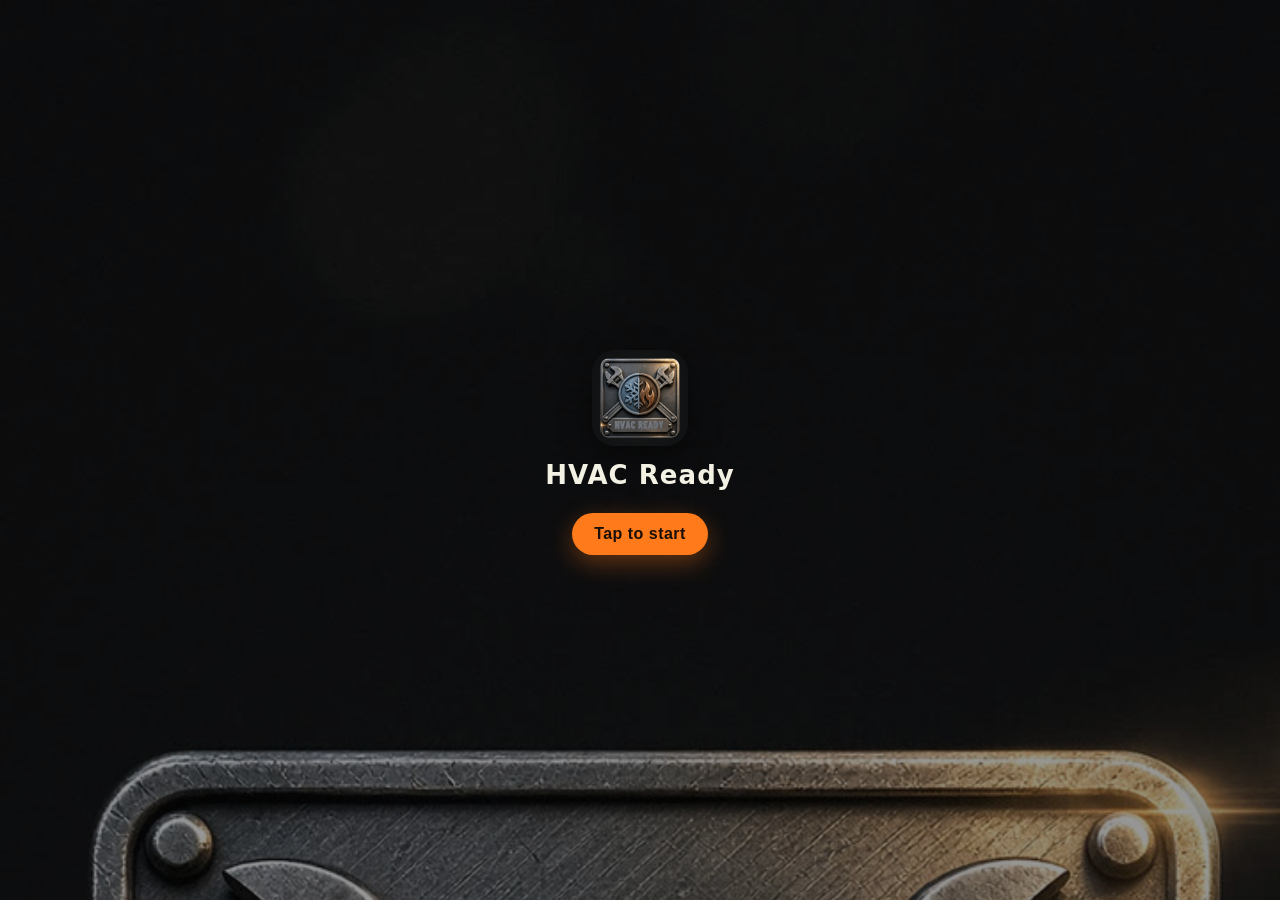
==== index.html @ 7fa3bb68 "Add HVAC Ready v43 preview snapshot (8805eb0, hvac-v43)." ====
<!doctype html>
<html lang="en">
<head>
<meta charset="utf-8">
<meta name="viewport" content="width=device-width, initial-scale=1, viewport-fit=cover">
<meta name="theme-color" content="#0f1011">
<meta name="description" content="HVAC Ready: a mobile-first trainee app. Match My Path, HVAC 101, EPA 608 practice, hands-on skills, and arcade games.">
<title>HVAC Ready</title>
<link rel="manifest" href="manifest.webmanifest">
<link rel="icon" href="img/icon-192.png" type="image/png" sizes="192x192">
<link rel="icon" href="img/favicon-32.png" sizes="32x32" type="image/png">
<meta property="og:title" content="HVAC Ready">
<meta property="og:description" content="Learn. Master your trade. Make more. Have fun doing it.">
<meta property="og:image" content="img/icon-512.png">
<meta name="twitter:card" content="summary">
<link rel="apple-touch-icon" href="img/apple-touch-icon.png">
<meta name="apple-mobile-web-app-capable" content="yes">
<meta name="mobile-web-app-capable" content="yes">
<meta name="apple-mobile-web-app-status-bar-style" content="black-translucent">
<meta name="apple-mobile-web-app-title" content="HVAC Ready">
<link rel="apple-touch-startup-image" media="(device-width: 390px) and (device-height: 844px) and (-webkit-device-pixel-ratio: 3)" href="img/splash-1170x2532.jpg">
<link rel="apple-touch-startup-image" media="(device-width: 393px) and (device-height: 852px) and (-webkit-device-pixel-ratio: 3)" href="img/splash-1179x2556.jpg">
<link rel="apple-touch-startup-image" media="(device-width: 430px) and (device-height: 932px) and (-webkit-device-pixel-ratio: 3)" href="img/splash-1290x2796.jpg">
<link rel="apple-touch-startup-image" media="(device-width: 375px) and (device-height: 667px) and (-webkit-device-pixel-ratio: 2)" href="img/splash-750x1334.jpg">
<link rel="stylesheet" href="styles.css">
<link rel="stylesheet" href="games.css">
</head>
<body><div id="splash" role="status" aria-label="HVAC Ready"><b>HVAC Ready</b></div>
<script>(function(){try{var st=JSON.parse(localStorage.getItem("hvac.state.v1")||"{}"),ap=(st.settings||{}).appearance,lt=ap==="light"||(ap==="auto"&&matchMedia("(prefers-color-scheme: light)").matches);if(lt)document.documentElement.dataset.theme="light";}catch(e){}})();</script><div id="scene" aria-hidden="true"></div>
<div id="app"><div id="view" aria-live="polite"></div></div>
<button id="snd" class="iconbtn sound-fab" aria-label="Sound"></button>
<nav id="nav" aria-label="Main"></nav>
<noscript>This app needs JavaScript.</noscript>
<script src="js/i18n.js"></script>
<script src="js/icons.js"></script>
<script src="js/avatars.js"></script>
<script src="js/progression-data.js"></script>
<script src="js/curriculum.js"></script>
<script src="js/content-lessons.js"></script>
<script src="js/content-guides.js"></script>
<script src="js/content-epa.js"></script>
<script src="js/content-epa-more.js"></script>
<script src="js/content-skills.js"></script>
<script src="js/content-dayone.js"></script>
<script src="js/content-tools.js"></script>
<script src="js/content-gear.js"></script>
<script src="js/content-trades.js"></script>
<script src="js/content-sims.js"></script>
<script src="js/content-sims-more.js"></script>
<script src="js/content-es.js"></script>
<script src="js/content-chp5.js"></script>
<script src="js/content-2026.js"></script>
<script src="js/content-es-paths.js"></script>
<script src="js/achievements.js"></script>
<script src="js/humor.js"></script>
<script src="js/images.js"></script>
<script src="js/scenes.js"></script>
<script src="js/diagrams.js"></script>
<script src="js/illust.js"></script>
<script src="js/pt-data.js"></script>
<script src="js/charts.js"></script>
<script src="js/audio.js"></script>
<script src="js/games-data.js"></script>
<script src="js/coach.js"></script>
<script src="js/path-engine.js"></script>
<script src="js/app-core.js"></script>
<script src="js/victory.js"></script>
<script src="js/app-views.js"></script>
<script src="js/app-play.js"></script>
<script src="js/arcade.js"></script>
<script src="js/field-tools.js"></script>
<script src="js/troubleshoot.js"></script>
<script src="js/company.js"></script>
<script src="js/avatar-ui.js"></script>
<script src="js/review.js"></script>
<script src="js/chp5-view.js"></script>
<script src="js/trail.js"></script>
<script src="js/postcap.js"></script>
<script src="js/pt-sheet.js"></script>
<script src="js/gauge-face.js"></script>
<script src="js/sound-panel.js"></script>
<script src="js/games-core.js"></script>
<script src="js/games-art.js"></script>
<script src="js/games-wiring.js"></script>
<script src="js/games-shop.js"></script>
<script src="js/games-field.js"></script>
<script src="js/runner-avatar.js"></script>
<script src="js/games-rooftop.js"></script>
<script src="js/homeowner-content.js"></script>
<script src="js/content-rewrite.js"></script>
<script src="js/homeowner.js"></script>
<script src="js/intro.js"></script>
<script src="js/polish.js"></script>
<script src="js/upgrades.js"></script>
<script src="js/feel.js"></script>
<script src="js/celebrate.js"></script>
<script src="js/quiz-bg.js"></script>
</body>
</html>
---- styles.css ----
/* ===== HVAC Ready design system ===== */
:root, :root[data-theme="dark"] {
  /* "Black rifle" tactical palette: matte black/charcoal + FDE, olive/ranger secondary, safety-orange actions */
  --black: #0d0e0f; --char: #17181a; --char-2: #1f2023; --char-3: #2a2b2e;
  --fde: #7E6A4F; --fde-2: #A08A6B; --fde-3: #C9B48F; --coyote: #81613C; --olive: #5D6A3F; --ranger: #4B5340;
  --navy: #141517; --navy-2: #1e1f22; --steel: #3b3d41; --steel-2: #8b8579; --mist: #26272a;
  --orange: #FF7A1A; --orange-2: #FF9442; --on-orange: #141210; --ice: #5FB8DC; --ice-2: #9bd3ea; --ok: #8DB255; --warn: #E3A72F; --bad: #E2574A; --gold: #D9AE48;
  --bg: #0f1011; --surface: #1a1b1d; --surface-2: #222326; --text: #ECE6DA; --text-2: #B9AE98; --line: #34322e;
  --a0: #786246; --a1: #5D6A3F; --a2: #4A6178; --a3: #A9521F;
  --font: -apple-system, BlinkMacSystemFont, "Segoe UI", Roboto, "Helvetica Neue", Arial, sans-serif;
  --fs-xs: .75rem; --fs-sm: .875rem; --fs-md: 1rem; --fs-lg: 1.125rem; --fs-xl: 1.375rem; --fs-2xl: 1.75rem; --fs-3xl: 2.25rem;
  --s1: 4px; --s2: 8px; --s3: 12px; --s4: 16px; --s5: 24px; --s6: 32px; --s7: 48px;
  --r-sm: 8px; --r: 14px; --r-lg: 18px; --r-pill: 999px;
  --sh-1: 0 1px 0 rgba(255,255,255,.04) inset, 0 2px 6px rgba(0,0,0,.45); --sh-2: 0 6px 18px rgba(0,0,0,.5); --sh-3: 0 14px 36px rgba(0,0,0,.6);
  --ease: cubic-bezier(.2,.8,.2,1); --nav-h: 68px;
  --sat: env(safe-area-inset-top, 0px); --sab: env(safe-area-inset-bottom, 0px);
  --sal: env(safe-area-inset-left, 0px); --sar: env(safe-area-inset-right, 0px);
  --noise: url("data:image/svg+xml,%3Csvg xmlns='http://www.w3.org/2000/svg' width='160' height='160'%3E%3Cfilter id='n'%3E%3CfeTurbulence type='fractalNoise' baseFrequency='.9' numOctaves='2' stitchTiles='stitch'/%3E%3CfeColorMatrix values='0 0 0 0 .5 0 0 0 0 .5 0 0 0 0 .5 0 0 0 .09 0'/%3E%3C/filter%3E%3Crect width='160' height='160' filter='url(%23n)'/%3E%3C/svg%3E");
  --carbon: repeating-linear-gradient(45deg, rgba(255,255,255,.018) 0 2px, transparent 2px 4px), repeating-linear-gradient(-45deg, rgba(0,0,0,.25) 0 2px, transparent 2px 4px);
  --brushed: repeating-linear-gradient(90deg, rgba(255,255,255,.025) 0 1px, transparent 1px 3px), linear-gradient(180deg, #2b2c2f, #1b1c1e);
  --diamond: url("data:image/svg+xml,%3Csvg xmlns='http://www.w3.org/2000/svg' width='28' height='28'%3E%3Cg fill='none' stroke-linecap='round'%3E%3Cpath d='M5 9l6-5' stroke='%23ffffff' stroke-opacity='.07' stroke-width='3'/%3E%3Cpath d='M19 24l6-5' stroke='%23ffffff' stroke-opacity='.07' stroke-width='3'/%3E%3Cpath d='M5 10l6-5M19 25l6-5' stroke='%23000' stroke-opacity='.4' stroke-width='1'/%3E%3C/g%3E%3C/svg%3E");
  color-scheme: dark;
}
/* Optional "Desert" daylight variant: FDE sand tones, still no plain white */
:root[data-theme="light"] { --bg: #CBB994; --surface: #E4D8BE; --surface-2: #D8C9A8; --mist: #C9B68F; --text: #1C150E; --text-2: #4A3C29; --line: #A8946C; --char: #C2AE86; --char-2: #D1C09B; --char-3: #B8A47B; --fde-2: #6E5A3F; --fde-3: #5E4A30; --orange-2: #9C4508; --ice-2: #24607F; --gold: #8A6512; --steel-2: #6B6152; --on-orange: #141210;
  --navy: #1d1e20; --navy-2: #2a2b2e; --a0: #6E5A3F; --a1: #4F5B34; --a2: #3D5266; --a3: #95461A; --ok: #4E7A22; --bad: #B23A2E; --warn: #8E6410; --orange: #E3650C; color-scheme: light;
  --sh-1: 0 1px 2px rgba(40,30,10,.18); --sh-2: 0 6px 16px rgba(40,30,10,.2); --sh-3: 0 12px 30px rgba(40,30,10,.28); }
* { box-sizing: border-box; -webkit-tap-highlight-color: transparent; }
html, body { margin: 0; background-color: var(--bg); color: var(--text); font-family: var(--font); font-size: 16px; line-height: 1.5; -webkit-font-smoothing: antialiased; min-height: 100vh; min-height: 100dvh; }
a { color: inherit; text-decoration: none; } p a, .sources a, .qa p a { color: var(--a1); text-decoration: underline; }
h1, h2, h3, h4 { margin: 0 0 var(--s2); line-height: 1.2; letter-spacing: -.01em; } h1 { font-size: var(--fs-2xl); } h2 { font-size: var(--fs-xl); } h3 { font-size: var(--fs-lg); } h4 { font-size: var(--fs-md); margin-top: var(--s3); }
p { margin: 0 0 var(--s3); } ul, ol { padding-left: 1.2em; margin: 0 0 var(--s3); } li { margin: 4px 0; }
.ico { flex: none; vertical-align: middle; }
#app { max-width: 760px; margin: 0 auto; min-height: 100vh; min-height: 100dvh; padding-top: 0; padding-left: var(--sal); padding-right: var(--sar); }
/* Sticky chrome fills the notch; pages without a top bar pad themselves. */
:root { --topbar-h: calc(var(--sat) + 52px); }
html { scroll-padding-top: var(--topbar-h); }
.page:not(:has(.topbar)):not(:has(.quiz-top)) { padding-top: calc(var(--s4) + var(--sat)); }
.page { padding: var(--s4) var(--s4) calc(var(--nav-h) + var(--sab) + 40px); }
#view.in > .page { animation: pageIn .35s var(--ease); } @keyframes pageIn { from { opacity: 0; transform: translateY(8px); } }
.muted { color: var(--text-2); } .sm { font-size: var(--fs-sm); } .big { font-size: var(--fs-lg); } .center { text-align: center; } .right { text-align: right; } .block { display: block; } .grow { flex: 1; min-width: 0; } .mt { margin-top: var(--s4); } .pad-l { padding-left: var(--s3); }
.ok { color: var(--ok); } .warn { color: var(--warn); } .row { display: flex; align-items: center; } .between { justify-content: space-between; } .gap { gap: var(--s3); } .stack { display: grid; gap: var(--s3); }
.eyebrow { font-size: var(--fs-xs); text-transform: uppercase; letter-spacing: .08em; font-weight: 700; color: var(--orange); }
/* top bar */
.topbar { display: flex; align-items: center; gap: var(--s2); margin: 0 0 var(--s4); position: sticky; top: 0; z-index: 8; background: color-mix(in srgb, var(--bg) 92%, transparent); backdrop-filter: blur(10px); padding: calc(var(--s2) + var(--sat)) 0 var(--s2); }
.topbar h1 { font-size: var(--fs-lg); flex: 1; margin: 0; text-align: center; white-space: nowrap; overflow: hidden; text-overflow: ellipsis; }
.iconbtn { width: 44px; height: 44px; border-radius: 50%; display: inline-grid; place-items: center; border: 0; background: var(--surface); color: var(--text); box-shadow: var(--sh-1); cursor: pointer; }
.iconbtn.ghost { display: none; } .iconbtn.primary { background: var(--orange); color: #fff; } .iconbtn.big { width: 64px; height: 64px; } .iconbtn.on { background: var(--ice); color: var(--navy); } .iconbtn.sm { width: 36px; height: 36px; box-shadow: none; }
.sound-fab { position: fixed; top: calc(12px + var(--sat)); right: max(calc(12px + var(--sar)), calc(50% - 368px)); z-index: 30; }
.topbar-slot { width: 44px; height: 44px; flex: none; display: grid; place-items: center; margin-left: auto; }
.sound-fab.in-bar { position: static; top: auto; right: auto; z-index: 1; }
/* cards */
.card { background: var(--surface); border-radius: var(--r); padding: var(--s4); box-shadow: var(--sh-1); margin-bottom: var(--s3); border: 1px solid var(--line); }
.card.tight { padding: var(--s3) var(--s4); } a.card { display: block; transition: transform .15s var(--ease), box-shadow .15s; } a.card:active, .tile:active, .list-card:active { transform: scale(.98); }
.hero-card { background: linear-gradient(140deg, var(--navy) 0%, var(--navy-2) 60%, #1d3a5a 100%); color: #fff; border: 0; box-shadow: var(--sh-3); position: relative; overflow: hidden; }
.hero-card::after { content: ""; position: absolute; right: -40px; top: -40px; width: 180px; height: 180px; border-radius: 50%; background: radial-gradient(circle, rgba(76,195,242,.35), transparent 70%); pointer-events: none; }
.hero-card h2 { color: #fff; } .hero-card .muted { color: #a9bdd3; } .hero-card .ring-t { fill: #fff; } .hero-card .ring-bg { stroke: rgba(255,255,255,.15); }
.link-row { display: flex; gap: 8px; align-items: center; padding: 10px 0 0; color: #cfe3f5; font-size: var(--fs-sm); border-top: 1px solid rgba(255,255,255,.1); margin-top: 12px; }
.warn-card { border-left: 4px solid var(--warn); }
.note { background: color-mix(in srgb, var(--ice) 14%, var(--surface)); border: 1px solid color-mix(in srgb, var(--ice) 35%, transparent); border-radius: var(--r-sm); padding: 10px 12px; font-size: var(--fs-sm); margin-bottom: var(--s3); display: flex; gap: 8px; align-items: flex-start; }
.note.warn { background: color-mix(in srgb, var(--warn) 14%, var(--surface)); border-color: color-mix(in srgb, var(--warn) 40%, transparent); color: var(--text); }
.sec-h { margin: var(--s5) 0 var(--s3); font-size: var(--fs-md); text-transform: uppercase; letter-spacing: .06em; color: var(--text-2); }
/* buttons */
.btn { display: inline-flex; align-items: center; justify-content: center; gap: 8px; min-height: 48px; padding: 0 18px; border-radius: var(--r-pill); border: 1px solid var(--line); background: var(--surface); color: var(--text); font: 600 var(--fs-md) var(--font); cursor: pointer; transition: transform .12s var(--ease), background .2s, box-shadow .2s; text-align: center; }
.btn:active { transform: scale(.97); } .btn:disabled { opacity: .45; pointer-events: none; }
.btn.primary { background: var(--orange); border-color: var(--orange); color: #fff; box-shadow: 0 6px 16px rgba(255,107,26,.32); } .btn.primary:hover { background: var(--orange-2); }
.btn.big { min-height: 56px; font-size: var(--fs-lg); } .btn.full { width: 100%; margin-top: var(--s3); } .btn.ghost { background: transparent; } .btn.danger { color: var(--bad); border-color: color-mix(in srgb, var(--bad) 40%, transparent); }
.hero-card .btn.primary { margin-top: var(--s4); }
.btn.choice { justify-content: flex-start; min-height: 60px; border-radius: var(--r); padding: 12px 16px; font-weight: 600; text-align: left; background: var(--surface); box-shadow: var(--sh-1); }
.btn.choice.sel { border: 2px solid var(--orange); background: color-mix(in srgb, var(--orange) 9%, var(--surface)); } .btn.choice .ck { margin-left: auto; color: var(--orange); }
.ch-ico { font-size: 1.4rem; width: 32px; text-align: center; }
.sticky-cta { position: sticky; bottom: calc(var(--nav-h) + var(--sab) + 12px); z-index: 4; pointer-events: none; } .sticky-cta > * { pointer-events: auto; } .onboard .sticky-cta, .match .sticky-cta { bottom: calc(16px + var(--sab)); }
/* chips, pills */
.chip { display: inline-flex; align-items: center; gap: 4px; padding: 3px 10px; border-radius: var(--r-pill); background: var(--mist); color: var(--text-2); font-size: var(--fs-xs); font-weight: 600; font-style: normal; }
.chip.ok { background: color-mix(in srgb, var(--ok) 15%, transparent); color: var(--ok); } .chip.orange { background: var(--orange); color: #1a0e00; } .chip.warn { background: color-mix(in srgb, var(--warn) 20%, transparent); color: #8a5a00; }
.chip.sm { font-size: 10px; padding: 1px 7px; } .chips { display: flex; flex-wrap: wrap; gap: 6px; margin-bottom: var(--s2); }
.btnchip { border: 1px solid var(--line); background: var(--surface); cursor: pointer; font-size: var(--fs-sm); padding: 8px 12px; color: var(--text); }
.pill { display: inline-block; margin: 4px; padding: 6px 12px; border-radius: var(--r-pill); font-weight: 700; font-size: var(--fs-sm); background: var(--mist); }
.pill.ok { background: color-mix(in srgb, var(--ok) 15%, transparent); color: var(--ok); } .pill.gold { background: color-mix(in srgb, var(--gold) 22%, transparent); color: #8a6200; } .pill.badge { background: color-mix(in srgb, var(--a3) 15%, transparent); color: var(--a3); }
/* inputs */
.input { width: 100%; min-height: 48px; border-radius: var(--r-sm); border: 1px solid var(--line); background: var(--surface); color: var(--text); font: var(--fs-md) var(--font); padding: 10px 14px; margin: 6px 0 12px; }
.input.big { min-height: 60px; font-size: var(--fs-xl); text-align: center; } label { display: block; }
.search { display: flex; align-items: center; gap: 8px; background: var(--surface); border: 1px solid var(--line); border-radius: var(--r-pill); padding: 0 14px; margin-bottom: var(--s3); } .search input { border: 0; background: none; flex: 1; min-height: 48px; font: var(--fs-md) var(--font); color: var(--text); outline: none; }
.seg { display: flex; gap: 6px; background: var(--mist); padding: 4px; border-radius: var(--r-pill); margin-bottom: var(--s3); } .seg button { flex: 1; border: 0; background: transparent; min-height: 40px; border-radius: var(--r-pill); font: 600 var(--fs-sm) var(--font); color: var(--text-2); cursor: pointer; white-space: nowrap; padding: 0 12px; display: inline-flex; align-items: center; justify-content: center; gap: 4px; }
.seg button.sel { background: var(--surface); color: var(--text); box-shadow: var(--sh-1); } .seg.scroll { overflow-x: auto; scrollbar-width: none; } .seg.scroll button { flex: none; }
.switch-row { display: flex; justify-content: space-between; align-items: center; min-height: 48px; border-bottom: 1px solid var(--line); }
.switch { appearance: none; width: 50px; height: 30px; border-radius: 15px; background: var(--line); position: relative; cursor: pointer; transition: background .2s; } .switch::after { content: ""; position: absolute; top: 3px; left: 3px; width: 24px; height: 24px; border-radius: 50%; background: #fff; box-shadow: var(--sh-1); transition: transform .2s var(--ease); } .switch:checked { background: var(--ok); } .switch:checked::after { transform: translateX(20px); }
input[type=range] { width: 100%; accent-color: var(--orange); height: 32px; }
/* onboarding */
.onboard { padding-top: var(--s6); } .hero-ob { text-align: center; margin: var(--s6) 0; } .logo { width: 88px; height: 88px; filter: drop-shadow(0 10px 24px rgba(14,27,44,.3)); }
.ob-progress { height: 6px; background: var(--mist); border-radius: 3px; overflow: hidden; margin-bottom: var(--s5); } .ob-progress span { display: block; height: 100%; background: linear-gradient(90deg, var(--orange), var(--orange-2)); border-radius: 3px; transition: width .4s var(--ease); }
.avatar-grid { display: grid; grid-template-columns: repeat(3, 1fr); gap: var(--s3); margin: var(--s4) 0 var(--s6); } .avatar-grid.sm { grid-template-columns: repeat(6, 1fr); gap: 6px; margin: 8px 0; }
.avatar-pick { border: 2px solid transparent; background: var(--surface); border-radius: var(--r); padding: 10px 4px; display: grid; justify-items: center; gap: 4px; font: 600 var(--fs-xs) var(--font); color: var(--text-2); cursor: pointer; box-shadow: var(--sh-1); transition: transform .15s var(--ease); }
.avatar-pick.sel { border-color: var(--orange); transform: translateY(-2px); box-shadow: var(--sh-2); } .avatar-svg { display: block; overflow: visible; } .avatar-svg.av-bust { border-radius: 50%; background: radial-gradient(circle at 50% 35%, var(--av-bg, #3a3f45), var(--av-bg2, #202428)); overflow: hidden; }
/* home */
.greet { display: flex; gap: var(--s3); align-items: center; margin: var(--s2) 52px var(--s4) 0; } .greet h1 { margin: 0; font-size: var(--fs-xl); } .greet-av { filter: drop-shadow(0 4px 10px rgba(14,27,44,.2)); }
.rankline { font-size: var(--fs-sm); } .xpbar { height: 6px; background: var(--mist); border-radius: 3px; overflow: hidden; margin-top: 4px; } .xpbar span { display: block; height: 100%; background: linear-gradient(90deg, var(--ice), var(--a1)); transition: width .6s var(--ease); }
.streak { display: grid; justify-items: center; color: var(--orange); font-size: var(--fs-sm); background: var(--surface); border-radius: var(--r); padding: 6px 10px; box-shadow: var(--sh-1); }
.tile-grid { display: grid; grid-template-columns: repeat(4, 1fr); gap: var(--s3); } .tile { background: var(--surface); border: 1px solid var(--line); border-radius: var(--r); padding: 14px 4px 10px; display: grid; justify-items: center; gap: 6px; font-size: 12px; font-weight: 600; text-align: center; box-shadow: var(--sh-1); transition: transform .12s; line-height: 1.2; }
.tile-ico { width: 46px; height: 46px; border-radius: 14px; display: grid; place-items: center; background: linear-gradient(145deg, var(--navy), var(--steel)); color: var(--ice-2); }
.tile:nth-child(4n+2) .tile-ico { background: linear-gradient(145deg, #c44d0d, var(--orange)); color: #fff; } .tile:nth-child(4n+3) .tile-ico { background: linear-gradient(145deg, #0e6aa8, var(--ice)); color: #fff; }
.trade-row { display: grid; grid-template-columns: repeat(3, 1fr); gap: var(--s2); } .trade { background: var(--surface); border: 1px solid var(--line); border-radius: var(--r); padding: 12px 6px; display: grid; justify-items: center; gap: 4px; font-size: var(--fs-sm); font-weight: 600; text-align: center; } .trade em { font-size: 10px; font-style: normal; color: var(--text-2); text-transform: uppercase; letter-spacing: .05em; } .trade em.ok { color: var(--ok); } .trade.soon { opacity: .6; border-style: dashed; }
.saying { margin: var(--s3) 0; padding: 10px 14px; border-radius: var(--r-sm); background: var(--surface-2); border: 1px dashed var(--line); font-style: italic; color: var(--text-2); font-size: var(--fs-sm); }
.joke-tag { font-style: normal; font-weight: 800; font-size: 10px; background: var(--warn); color: #3b2600; padding: 1px 6px; border-radius: 4px; letter-spacing: .05em; } .joke-fix { font-style: normal; color: var(--ok); margin-top: 4px; font-weight: 600; }
/* match */
.match-av { display: grid; place-items: center; margin: var(--s3) 0; } .choices { display: grid; gap: var(--s2); margin: var(--s4) 0; } .choices.multi { grid-template-columns: 1fr 1fr; } .choices.multi .btn.choice { min-height: 56px; font-size: var(--fs-sm); padding: 10px; }
/* lists */
.card-list { display: grid; gap: var(--s2); } .list-card { display: flex; align-items: center; gap: var(--s3); background: var(--surface); border: 1px solid var(--line); border-radius: var(--r); padding: 12px 14px; min-height: 64px; box-shadow: var(--sh-1); margin-bottom: var(--s2); }
.list-card.done { border-color: color-mix(in srgb, var(--ok) 40%, var(--line)); } .list-card.locked { opacity: .55; }
.lc-ico { width: 42px; height: 42px; border-radius: 12px; display: grid; place-items: center; background: var(--mist); color: var(--steel); flex: none; } .lc-ico.big { width: 52px; height: 52px; } .lc-ico.huge { width: 84px; height: 84px; margin: 0 auto 12px; border-radius: 24px; }
.done .lc-ico { background: color-mix(in srgb, var(--ok) 15%, transparent); color: var(--ok); }
details summary { cursor: pointer; list-style: none; } details summary::-webkit-details-marker { display: none; }
.stage { background: var(--surface); border: 1px solid var(--line); border-radius: var(--r); margin-bottom: var(--s2); overflow: hidden; } .stage summary { display: flex; align-items: center; gap: 10px; padding: 14px 16px; min-height: 56px; font-weight: 700; } .stage-name { flex: 1; }
.mini-bar { display: inline-block; width: 70px; height: 6px; border-radius: 3px; background: var(--mist); overflow: hidden; } .mini-bar span { display: block; height: 100%; background: var(--ok); }
.mod-list { list-style: none; padding: 0 8px 8px; margin: 0; } .mod { display: flex; align-items: center; gap: 10px; padding: 10px 8px; border-radius: var(--r-sm); min-height: 52px; font-size: var(--fs-sm); } .mod:hover { background: var(--surface-2); }
.mod-ico { width: 32px; height: 32px; border-radius: 50%; display: grid; place-items: center; background: var(--mist); color: var(--steel); flex: none; } .mod.done .mod-ico { background: var(--ok); color: #fff; } .mod.locked, .mod.skip, .mod.review { color: var(--text-2); } .mod.locked .mod-ico { opacity: 1; background: transparent; border: 1px dashed var(--line); } .mod.skip .grow { text-decoration: line-through; }
.steps { counter-reset: s; list-style: none; padding: 0; } .steps li { counter-increment: s; background: var(--surface); border: 1px solid var(--line); border-radius: var(--r-sm); padding: 12px 12px 12px 48px; position: relative; } .steps li::before { content: counter(s); position: absolute; left: 12px; top: 10px; width: 26px; height: 26px; border-radius: 50%; background: var(--orange); color: #fff; font-weight: 800; display: grid; place-items: center; font-size: 13px; }
.step-list { list-style: none; padding: 0; } .step-list.num { counter-reset: n; } .step-list.num li { counter-increment: n; padding-left: 52px; position: relative; } .step-list.num li::before { content: counter(n); position: absolute; left: 14px; top: 12px; width: 26px; height: 26px; border-radius: 8px; background: var(--navy); color: var(--ice-2); font-weight: 800; display: grid; place-items: center; font-size: 13px; }
.checks { list-style: none; padding: 0; } .checks li { display: flex; gap: 8px; align-items: flex-start; }
.cert-timeline { position: relative; padding-left: 8px; } .ct { display: flex; gap: 12px; padding: 8px 0 12px; position: relative; } .ct::before { content: ""; position: absolute; left: 9px; top: 26px; bottom: -4px; width: 2px; background: var(--line); } .ct:last-child::before { display: none; }
.ct-dot { width: 20px; height: 20px; border-radius: 50%; border: 2px solid var(--steel-2); background: var(--surface); flex: none; display: grid; place-items: center; margin-top: 2px; } .ct.have .ct-dot { background: var(--ok); border-color: var(--ok); color: #fff; }
.task-cols { display: grid; gap: var(--s2); } .task-cols ul { font-size: var(--fs-sm); margin: 0; }
.kit-row { display: flex; gap: var(--s2); overflow-x: auto; padding-bottom: 6px; scrollbar-width: none; } .kit-chip { flex: none; width: 104px; background: var(--surface); border: 1px solid var(--line); border-radius: var(--r); padding: 8px; display: grid; gap: 4px; font-size: 11px; font-weight: 600; text-align: center; line-height: 1.2; }
.info-line { display: flex; gap: 6px; color: var(--text-2); margin: 6px 0; }
/* insight cards */
.insight { display: grid; gap: var(--s2); margin: var(--s3) 0; } .ins { border-radius: var(--r); border: 1px solid var(--line); background: var(--surface); overflow: hidden; }
.ins summary { display: flex; align-items: center; gap: 10px; padding: 14px 16px; min-height: 56px; } .ins p { padding: 0 16px 14px; margin: 0; animation: pageIn .25s var(--ease); }
.ins.tip summary { color: #b25200; } .ins.tip { background: color-mix(in srgb, var(--orange) 7%, var(--surface)); } .ins.analogy summary { color: #0e6aa8; } .ins.analogy { background: color-mix(in srgb, var(--ice) 10%, var(--surface)); } .ins.example summary { color: #0d7a5f; } .ins.example { background: color-mix(in srgb, var(--a2) 9%, var(--surface)); }
.ins summary .grow { margin-left: auto; }
.video-cta { display: flex; align-items: center; gap: var(--s3); background: linear-gradient(120deg, var(--navy), #22466b); color: #fff; border-radius: var(--r); padding: 14px; margin-bottom: var(--s3); box-shadow: var(--sh-2); } .video-cta .sm { color: #a9c6e0; }
.play-ico { width: 52px; height: 52px; border-radius: 50%; background: var(--orange); display: grid; place-items: center; flex: none; box-shadow: 0 0 0 6px rgba(255,107,26,.25); }
.hero-img img { width: 100%; border-radius: var(--r); margin-bottom: var(--s3); aspect-ratio: 16/9; object-fit: cover; }
/* diagrams */
.cycle-svg { width: 100%; height: auto; } .cycle-svg .pl { font: 700 13px var(--font); fill: var(--navy); } .cycle-svg .pl.light, .cycle-svg .ps.light { fill: #fff; } .cycle-svg .ps { font: 600 9px var(--font); fill: var(--text-2); letter-spacing: .04em; }
.cycle-svg .state { font: 700 8px var(--font); letter-spacing: .06em; text-transform: uppercase; }
.cycle-svg .state.hot { fill: #ff8a3d; } .cycle-svg .state.liq { fill: #c08040; } .cycle-svg .state.mix { fill: #5bb8d4; } .cycle-svg .state.vap { fill: #4fc3f7; }
.comp-svg { width: 100%; height: auto; max-height: 110px; }
.cycle-svg .part { cursor: pointer; transition: opacity .2s, transform .2s; transform-box: fill-box; transform-origin: center; } .cycle-svg .part.sel { filter: drop-shadow(0 0 6px var(--orange)); }
.cycle-svg.animate .part[data-part="compressor"] circle { animation: pulse 1.6s ease-in-out infinite; transform-box: fill-box; transform-origin: center; } @keyframes pulse { 50% { transform: scale(1.05); } }
.part-info { min-height: 24px; font-size: var(--fs-sm); padding: 8px 0; }
#cyc { margin-bottom: 4px; }
.comp-grid { display: grid; grid-template-columns: repeat(3, 1fr); gap: var(--s2); } .comp { border: 1px solid var(--line); background: var(--surface-2); border-radius: var(--r-sm); padding: 8px 4px; display: grid; gap: 4px; font: 600 11px var(--font); color: var(--text); cursor: pointer; } .comp-svg { width: 100%; height: auto; max-height: 110px; }
.q-img { max-width: 220px; margin: 0 auto var(--s3); background: var(--surface); border-radius: var(--r); padding: 12px; box-shadow: var(--sh-1); }
/* charts */
.chart { width: 100%; height: auto; } .ch-grid { stroke: var(--line); } .ch-lbl { font: 10px var(--font); fill: var(--text-2); } .ch-lbl.sm { font-size: 8px; } .ch-lbl.strong { font-weight: 700; fill: var(--text); font-size: 11px; }
.ch-line { fill: none; stroke: var(--orange); stroke-width: 3; stroke-linejoin: round; } .ch-guide { stroke: var(--ice); stroke-dasharray: 4 4; stroke-width: 1.5; } .ch-dot { fill: var(--orange); stroke: var(--surface); stroke-width: 2; } .ch-bar { fill: var(--ice); }
.ring-bg { fill: none; stroke: var(--mist); stroke-width: 6; } .ring-fg { fill: none; stroke: var(--ok); stroke-width: 6; stroke-linecap: round; transition: stroke-dashoffset .8s var(--ease); } .ring-t { font: 800 14px var(--font); fill: var(--text); }
.shsc label { margin-top: 8px; } .meter-box { background: var(--surface-2); border-radius: var(--r-sm); padding: 10px; margin: 6px 0; } .mb-top { display: flex; justify-content: space-between; font-size: var(--fs-sm); } .mbar { height: 10px; background: var(--mist); border-radius: 5px; overflow: hidden; margin-top: 6px; } .mbar span { display: block; height: 100%; transition: width .3s var(--ease); } .mbar .good { background: var(--ok); } .mbar .bad { background: var(--warn); }
/* quiz */
.quiz { padding-bottom: 40px; } .quiz-top { display: flex; align-items: center; gap: 12px; margin: 0 calc(-1 * var(--s4)) var(--s3); padding: calc(var(--s2) + var(--sat)) var(--s4) var(--s2); position: sticky; top: 0; z-index: 8; background: color-mix(in srgb, var(--bg) 92%, transparent); backdrop-filter: blur(10px); } .qprog { flex: 1; height: 10px; background: var(--mist); border-radius: 5px; overflow: hidden; } .qprog span { display: block; height: 100%; background: linear-gradient(90deg, var(--orange), var(--gold)); transition: width .4s var(--ease); } .qnum { font-weight: 700; font-size: var(--fs-sm); }
.quiz-hud { display: flex; justify-content: space-between; align-items: center; margin-bottom: var(--s3); min-height: 48px; } .hud-pts { font-weight: 800; display: inline-flex; gap: 4px; align-items: center; color: var(--a1); } .hud-streak { color: var(--orange); font-weight: 800; display: inline-flex; gap: 4px; align-items: center; animation: pop .3s var(--ease); }
.timer { position: relative; width: 48px; height: 48px; display: grid; place-items: center; font-weight: 800; } .timer svg { position: absolute; inset: 0; } .timer .ring-fg { stroke: var(--a1); transition: stroke-dashoffset 1s linear; } .timer.hurry { color: var(--bad); animation: pulse .5s infinite; } .timer.hurry .ring-fg { stroke: var(--bad); } .timer.big { font-size: var(--fs-xl); width: 64px; }
.qtext { font-size: var(--fs-xl); text-align: center; margin: var(--s4) 0 var(--s5); } .qtext.sm { font-size: var(--fs-lg); margin: var(--s3) 0; }
.answers { display: grid; gap: var(--s3); } .answers.compact { grid-template-columns: 1fr 1fr; gap: var(--s2); } .answers.compact .ans { min-height: 64px; font-size: var(--fs-sm); padding: 8px; }
.ans { display: flex; align-items: center; gap: 12px; border: 0; border-radius: var(--r); min-height: 64px; padding: 12px 16px; color: #fff; font: 700 var(--fs-md) var(--font); text-align: left; cursor: pointer; box-shadow: 0 4px 0 rgba(0,0,0,.18); transition: transform .12s var(--ease), opacity .3s, filter .3s; }
.ans:active { transform: translateY(2px); box-shadow: 0 2px 0 rgba(0,0,0,.18); } .ans.a0 { background: var(--a0); } .ans.a1 { background: var(--a1); } .ans.a2 { background: var(--a2); } .ans.a3 { background: var(--a3); }
.ans-shape { width: 28px; height: 28px; border-radius: 8px; background: rgba(255,255,255,.22); display: grid; place-items: center; font-size: 13px; flex: none; }
.ans.right { outline: 4px solid var(--ok); outline-offset: 2px; animation: pop .35s var(--ease); } .ans.wrongp { animation: shake .4s; outline: 4px solid var(--bad); outline-offset: 2px; } .ans.dim { opacity: .35; }
@keyframes pop { 50% { transform: scale(1.05); } } @keyframes shake { 20%, 60% { transform: translateX(-6px); } 40%, 80% { transform: translateX(6px); } } .shake { animation: shake .4s; }
.feedback { margin-top: var(--s4); border-radius: var(--r); padding: var(--s4); animation: slideUp .3s var(--ease); } .feedback.ok { background: color-mix(in srgb, var(--ok) 12%, var(--surface)); border: 1px solid color-mix(in srgb, var(--ok) 40%, transparent); } .feedback.bad { background: color-mix(in srgb, var(--bad) 10%, var(--surface)); border: 1px solid color-mix(in srgb, var(--bad) 35%, transparent); }
.feedback.ok h3 { color: var(--ok); } .feedback.bad h3 { color: var(--bad); } @keyframes slideUp { from { opacity: 0; transform: translateY(16px); } }
.ref { display: inline-block; font-size: 11px; background: var(--mist); padding: 1px 6px; border-radius: 4px; font-weight: 600; }
.spark { position: fixed; width: 8px; height: 8px; border-radius: 2px; background: var(--gold); z-index: 50; pointer-events: none; animation: spark .7s var(--ease) forwards; } @keyframes spark { to { transform: translate(var(--dx), var(--dy)) rotate(200deg); opacity: 0; } }
/* video player */
.player { background: linear-gradient(160deg, var(--navy) 0%, #16314f 100%); border-radius: var(--r-lg); padding: var(--s4); color: #fff; box-shadow: var(--sh-3); }
.slide { min-height: 360px; display: flex; flex-direction: column; justify-content: center; text-align: center; } .slide h2 { color: #fff; font-size: var(--fs-xl); } .slide p { color: #cfe0f0; font-size: var(--fs-md); }
.slide.enter .slide-art { animation: artIn .7s var(--ease); } .slide.enter h2 { animation: pageIn .6s .1s var(--ease) both; } .slide.enter p { animation: pageIn .6s .25s var(--ease) both; }
@keyframes artIn { from { opacity: 0; transform: scale(.85) translateY(10px); } }
.slide-art { position: relative; margin-bottom: var(--s3); } .slide .cycle-svg { max-height: 220px; } .slide .cycle-svg .pl { fill: #fff; } .slide .cycle-svg .ps { fill: #9fc3e0; }
.art-icon { color: var(--ice); display: grid; place-items: center; height: 150px; } .art-icon .ico { filter: drop-shadow(0 0 18px rgba(76,195,242,.45)); animation: float 3s ease-in-out infinite; } @keyframes float { 50% { transform: translateY(-8px); } }
.art-num { position: absolute; top: 4px; right: 20%; background: var(--orange); width: 36px; height: 36px; border-radius: 50%; display: grid; place-items: center; font-weight: 800; }
.art-pop { max-width: 220px; margin: 0 auto; background: rgba(255,255,255,.95); border-radius: var(--r); padding: 10px; animation: float 3s ease-in-out infinite; }
.vp-bar { height: 4px; background: rgba(255,255,255,.15); border-radius: 2px; overflow: hidden; margin: var(--s3) 0; } .vp-bar span { display: block; height: 100%; width: 0; background: var(--orange); } .vp-bar span.indet { width: 30% !important; animation: indet 1.4s linear infinite; } @keyframes indet { from { transform: translateX(-100%); } to { transform: translateX(340%); } }
.vp-dots { display: flex; justify-content: center; gap: 6px; flex-wrap: wrap; margin-bottom: var(--s3); } .vp-dots i { width: 7px; height: 7px; border-radius: 50%; background: rgba(255,255,255,.25); } .vp-dots i.on { background: var(--orange); width: 18px; border-radius: 4px; } .vp-dots i.past { background: var(--ice); }
.vp-ctl { display: flex; justify-content: center; align-items: center; gap: var(--s4); } .vp-ctl .iconbtn:not(.primary):not(.on) { background: rgba(255,255,255,.12); color: #fff; box-shadow: none; }
.video-real iframe, .video-real video { width: 100%; aspect-ratio: 16/9; border: 0; border-radius: var(--r); }
/* board */
.board-wrap { overflow: hidden; border-radius: var(--r-lg); background: radial-gradient(circle at 30% 20%, #1d3a5a, var(--navy)); padding: var(--s4) var(--s3) var(--s5); margin: var(--s3) 0; box-shadow: var(--sh-3); }
.board { display: grid; grid-template-columns: repeat(4, minmax(0, 1fr)); gap: 26px 10px; position: relative; padding-top: 26px; transform-origin: 50% 0; transition: transform 1s var(--ease), opacity .6s; } .board.zoom-in { transform: scale(1.9); opacity: .2; }
.btile { position: relative; aspect-ratio: 1; border-radius: 16px; background: rgba(255,255,255,.07); border: 2px solid rgba(255,255,255,.12); color: #cfe0f0; padding: 6px; display: flex; flex-direction: column; justify-content: flex-end; font-size: 9.5px; line-height: 1.15; font-weight: 600; overflow: visible; }
.btile .bt { overflow-wrap: break-word; hyphens: auto; display: -webkit-box; -webkit-line-clamp: 3; -webkit-box-orient: vertical; overflow: hidden; } .btile .bnum { position: absolute; top: 5px; left: 7px; font-size: 13px; font-weight: 800; color: var(--ice); }
.btile.lit { background: linear-gradient(150deg, var(--ok), #0f7b52); border-color: #4ee0a5; color: #fff; box-shadow: 0 0 16px rgba(31,169,113,.5); } .btile.lit .bnum { color: #fff; }
.btile.cur { border-color: var(--orange); box-shadow: 0 0 0 4px rgba(255,107,26,.3), 0 0 22px rgba(255,107,26,.5); animation: glow 1.6s ease-in-out infinite; } @keyframes glow { 50% { box-shadow: 0 0 0 7px rgba(255,107,26,.15), 0 0 30px rgba(255,107,26,.6); } }
.btile.locked { opacity: .45; } .btile.optional { border-style: dashed; } .bcheck { position: absolute; top: 4px; right: 5px; background: #fff; color: var(--ok); border-radius: 50%; width: 20px; height: 20px; display: grid; place-items: center; }
.bstage { position: absolute; top: -22px; left: 0; white-space: nowrap; font-size: 10px; color: var(--orange-2); text-transform: uppercase; letter-spacing: .06em; font-weight: 800; }
.token { position: absolute; left: 0; top: 0; width: 40px; height: 60px; z-index: 3; filter: drop-shadow(0 6px 8px rgba(0,0,0,.45)); pointer-events: none; } .token.hop .avatar-svg { animation: hop .55s var(--ease); } @keyframes hop { 40% { transform: translateY(-26px) scale(1.08); } }
.stage-bars { display: grid; gap: 6px; } .sbar { display: grid; grid-template-columns: 110px 1fr 44px; align-items: center; gap: 8px; } .sbar .mini-bar { width: 100%; }
/* certificates */
.certificate { background: #fffdf7; color: #1b2433; border-radius: var(--r); padding: 12px; box-shadow: var(--sh-3); margin-bottom: var(--s4); } .cert-border { border: 3px double #b08d3a; border-radius: 12px; padding: var(--s5) var(--s4); text-align: center; background: repeating-linear-gradient(45deg, transparent 0 18px, rgba(176,141,58,.04) 18px 19px); }
.cert-top { display: flex; align-items: center; justify-content: center; gap: 8px; font-weight: 800; } .cert-top .logo { width: 34px; height: 34px; filter: none; } .cert-av { margin: var(--s3) auto; width: 96px; } .cert-name { font-family: Georgia, "Times New Roman", serif; font-size: var(--fs-3xl); margin: 4px 0; } .certificate .muted { color: #6b5a3a; }
.cert-date { margin: var(--s3) 0; font-weight: 600; } .cert-seal { color: #b08d3a; }
/* badges & achievements */
.stats { display: grid; grid-template-columns: repeat(4, 1fr); gap: 6px; margin-top: var(--s3); } .stats div { background: var(--surface-2); border-radius: var(--r-sm); padding: 8px 4px; display: grid; justify-items: center; font-size: 11px; color: var(--text-2); } .stats b { font-size: var(--fs-lg); color: var(--text); }
.ranks { display: flex; gap: 6px; overflow-x: auto; padding-bottom: 6px; scrollbar-width: none; } .rk { flex: none; width: 70px; background: var(--surface); border: 1px solid var(--line); border-radius: var(--r-sm); padding: 8px 4px; text-align: center; font-size: 22px; opacity: .45; } .rk small { display: block; font-size: 10px; font-weight: 700; line-height: 1.2; } .rk.on { opacity: 1; border-color: var(--orange); }
.badge-grid { display: grid; grid-template-columns: repeat(2, 1fr); gap: var(--s2); } .badge-c { background: var(--surface); border: 1px solid var(--line); border-radius: var(--r); padding: 12px; display: grid; gap: 4px; justify-items: center; text-align: center; filter: grayscale(1); opacity: .6; } .badge-c.on { filter: none; opacity: 1; border-color: color-mix(in srgb, var(--gold) 50%, var(--line)); }
.b-ico { font-size: 30px; width: 56px; height: 56px; border-radius: 50%; display: grid; place-items: center; background: var(--mist); } .badge-c.on .b-ico { background: radial-gradient(circle, #fff3c4, #f5d36b); } .badge-c b { font-size: var(--fs-sm); line-height: 1.2; } .badge-c small { font-size: 11px; color: var(--text-2); line-height: 1.3; }
.history { list-style: none; padding: 0; } .history li { display: flex; align-items: center; gap: 10px; padding: 10px 0; border-bottom: 1px solid var(--line); font-size: var(--fs-sm); } .h-type { width: 30px; height: 30px; border-radius: 50%; background: var(--mist); display: grid; place-items: center; color: var(--steel); }
/* day one, tools, gear */
.qa-list { display: grid; gap: var(--s2); } .qa { background: var(--surface); border: 1px solid var(--line); border-radius: var(--r); } .qa summary { display: flex; gap: 10px; align-items: center; padding: 14px; min-height: 60px; } .qa p { padding: 0 16px 16px; margin: 0; } .qa-ico { font-size: 1.4rem; }
.tool-grid { display: grid; grid-template-columns: repeat(3, 1fr); gap: var(--s2); } .tool-card { position: relative; background: var(--surface); border: 1px solid var(--line); border-radius: var(--r); padding: 8px; display: grid; gap: 4px; font: 600 11px var(--font); text-align: center; line-height: 1.2; box-shadow: var(--sh-1); }
.tool-card .seen { position: absolute; top: 6px; right: 6px; color: var(--ok); } .tool-hero { background: var(--surface); border-radius: var(--r-lg); padding: var(--s4); margin-bottom: var(--s3); box-shadow: var(--sh-1); } .tool-hero .comp-svg { max-height: 180px; }
.kit-list { display: grid; gap: 6px; } .kit-item { display: flex; align-items: center; gap: 10px; background: var(--surface); border: 1px solid var(--line); border-radius: var(--r-sm); padding: 6px 10px; min-height: 56px; cursor: pointer; } .kit-item input { width: 22px; height: 22px; accent-color: var(--ok); } .kit-svg { width: 54px; } .kit-item.have { background: color-mix(in srgb, var(--ok) 8%, var(--surface)); }
.deal.placeholder { border-style: dashed; } .deal-logo { font-size: 32px; width: 56px; height: 56px; border-radius: 14px; background: var(--mist); display: grid; place-items: center; } .partner { background: linear-gradient(130deg, color-mix(in srgb, var(--orange) 12%, var(--surface)), var(--surface)); }
code { background: var(--mist); padding: 2px 6px; border-radius: 4px; }
/* arcade */
.game-grid { display: grid; grid-template-columns: 1fr 1fr; gap: var(--s3); margin-top: var(--s3); } .game-card { border-radius: var(--r-lg); padding: var(--s4); color: #fff; display: grid; gap: 4px; min-height: 160px; align-content: start; padding-bottom: 34px; box-shadow: var(--sh-2); position: relative; overflow: hidden; } .game-card small { opacity: .85; line-height: 1.3; } .g-ico { width: 54px; height: 54px; border-radius: 16px; display: grid; place-items: center; background: rgba(255,255,255,.18); margin-bottom: 6px; } .g-hi { position: absolute; bottom: 10px; right: 12px; font-weight: 800; font-size: var(--fs-sm); display: inline-flex; gap: 4px; }
.g-freeze { background: linear-gradient(150deg, #0e6aa8, #4cc3f2); } .g-lightning { background: linear-gradient(150deg, #c44d0d, #ffb020); } .g-match { background: linear-gradient(150deg, #5b33a8, #8e5bd6); } .g-fix { background: linear-gradient(150deg, #0c6b55, #12a389); } .g-daily { background: linear-gradient(150deg, var(--navy), var(--steel)); grid-column: span 2; min-height: 110px; }
.game-stage { min-height: 60vh; }
.game-over { text-align: center; padding-top: var(--s5); } .go-score { font-size: 56px; font-weight: 900; color: var(--orange); line-height: 1; margin: var(--s3) 0; } .go-av { animation: float 2.5s ease-in-out infinite; display: inline-block; }
.fz-scene { position: relative; height: 230px; border-radius: var(--r-lg); overflow: hidden; background: linear-gradient(#bfe9ff, #eaf8ff); margin-bottom: var(--s3); --ice: 0; box-shadow: inset 0 0 0 3px rgba(255,255,255,.5); }
.fz-block { position: absolute; bottom: calc(24% + var(--k) * 5.2%); left: calc(4% + var(--k) * 8.6%); width: 9%; height: 14px; background: linear-gradient(#fff, #cfe7f5); border-radius: 6px; box-shadow: 0 3px 0 #8fbfdc; }
.fz-av { position: absolute; bottom: calc(24% + var(--k, 0) * 5.2% + 12px); left: calc(4% + var(--k, 0) * 8.6% - 1.5%); transition: left .5s var(--ease), bottom .5s var(--ease), filter .4s; z-index: 2; filter: saturate(calc(1 - var(--ice) * .6)) drop-shadow(0 0 calc(var(--ice) * 10px) #8fd3ff); }
.fz-av.jump .avatar-svg { animation: hop .5s var(--ease); } .fz-av.frozen { filter: grayscale(1) brightness(1.4) drop-shadow(0 0 10px #8fd3ff); }
.fz-water { position: absolute; left: 0; right: 0; bottom: 0; height: 14%; background: linear-gradient(rgba(76,195,242,.85), #0e6aa8); transition: height .6s var(--ease); } .fz-water::before { content: ""; position: absolute; top: -8px; left: 0; right: 0; height: 16px; background: radial-gradient(circle at 10px -2px, transparent 10px, rgba(76,195,242,.85) 11px) 0 0/22px 16px repeat-x; animation: wave 2s linear infinite; } @keyframes wave { to { background-position: 22px 0; } }
.tf-card { background: var(--surface); border-radius: var(--r-lg); padding: var(--s5) var(--s4); min-height: 180px; display: grid; align-content: center; text-align: center; box-shadow: var(--sh-2); margin-bottom: var(--s4); } .tf-card.pop { animation: pop .25s var(--ease); }
.tf-btns { display: grid; grid-template-columns: 1fr 1fr; gap: var(--s3); } .tf-btns .btn { min-height: 76px; border: 0; color: #fff; font-size: var(--fs-xl); border-radius: var(--r-lg); } .tf-t { background: var(--ok) !important; } .tf-f { background: var(--bad) !important; }
.m-cols { display: grid; grid-template-columns: 1fr 1fr; gap: var(--s3); margin: var(--s3) 0; } .m-cols > div { display: grid; gap: var(--s2); } .m-pic, .m-name { min-height: 88px; border-radius: var(--r); border: 2px solid var(--line); background: var(--surface); cursor: pointer; font: 700 var(--fs-sm) var(--font); color: var(--text); padding: 8px 6px; transition: transform .15s, box-shadow .15s, border-color .15s, opacity .3s; -webkit-user-select: none; user-select: none; touch-action: manipulation; } .m-pic .comp-svg { max-height: 64px; pointer-events: none; }
.m-pic.sel, .m-name.sel { border-color: var(--a1); transform: scale(1.03); box-shadow: 0 0 0 2px color-mix(in srgb, var(--a1) 80%, transparent), 0 0 16px color-mix(in srgb, var(--a1) 40%, transparent); } .m-pic.matched, .m-name.matched, .matched { opacity: 1; border-color: #6fbf5a !important; box-shadow: 0 0 0 2px #6fbf5a, 0 0 14px rgba(90, 180, 90, .55); position: relative; } .m-name.matched { padding-right: 22px; } .m-pic.matched::after, .m-name.matched::after { content: ""; position: absolute; top: 5px; right: 5px; width: 16px; height: 16px; border-radius: 50%; background: #5D6A3F url("data:image/svg+xml;utf8,<svg xmlns='http://www.w3.org/2000/svg' viewBox='0 0 16 16'><path d='M3.5 8.2l3 3.2 6-7' fill='none' stroke='%23F3F0E4' stroke-width='2.2' stroke-linecap='round' stroke-linejoin='round'/></svg>") center/12px 12px no-repeat; box-shadow: 0 0 0 1.5px #C9E08A; pointer-events: none; } .m-pic.nope, .m-name.nope, .nope { animation: shake .4s; border-color: var(--bad) !important; box-shadow: 0 0 0 2px var(--bad), 0 0 12px rgba(180, 40, 30, .45); }
.ticket { background: #fffbe8; color: #2b2410; border-radius: var(--r); padding: var(--s4); box-shadow: var(--sh-2); border-top: 6px solid var(--warn); margin-bottom: var(--s3); font-weight: 600; } .ticket-h { font-size: var(--fs-xs); text-transform: uppercase; letter-spacing: .08em; color: #8a6200; margin-bottom: 6px; display: flex; gap: 6px; align-items: center; }
/* coach */
.coach { display: flex; flex-direction: column; min-height: 100vh; min-height: 100dvh; } .chat { flex: 1; display: grid; gap: var(--s3); align-content: start; padding-bottom: var(--s3); }
.msg { display: flex; gap: 8px; align-items: flex-end; } .msg.me { justify-content: flex-end; } .mav { width: 34px; height: 34px; border-radius: 50%; background: var(--navy); color: var(--ice); display: grid; place-items: center; flex: none; }
.bubble { max-width: 82%; padding: 12px 14px; border-radius: 18px; background: var(--surface); border: 1px solid var(--line); font-size: var(--fs-sm); box-shadow: var(--sh-1); } .me .bubble { background: var(--a1); color: #fff; border: 0; border-bottom-right-radius: 6px; } .bot .bubble { border-bottom-left-radius: 6px; }
.hit { border-top: 1px solid var(--line); padding-top: 8px; margin-top: 8px; } .hit p { margin: 4px 0; color: var(--text-2); } .hit a, .hit-links a { color: var(--a1); font-weight: 700; display: inline-flex; gap: 4px; align-items: center; text-decoration: none; }
.typing i { display: inline-block; width: 7px; height: 7px; border-radius: 50%; background: var(--steel-2); margin: 0 2px; animation: blink 1s infinite; } .typing i:nth-child(2) { animation-delay: .2s; } .typing i:nth-child(3) { animation-delay: .4s; } @keyframes blink { 50% { opacity: .2; } }
.sugg { display: flex; gap: 6px; overflow-x: auto; padding: 6px 0; scrollbar-width: none; } .sugg .chip { flex: none; }
.composer { position: sticky; bottom: calc(var(--nav-h) + var(--sab) + 8px); display: flex; gap: 8px; background: var(--surface); border: 1px solid var(--line); border-radius: var(--r-pill); padding: 6px 6px 6px 16px; box-shadow: var(--sh-2); } .composer input { flex: 1; border: 0; background: none; font: var(--fs-md) var(--font); color: var(--text); outline: none; min-height: 44px; }
/* 3D */
.m3d { position: relative; height: min(52dvh, 440px); min-height: 320px; border-radius: var(--r-lg); background: radial-gradient(circle at 50% 30%, #23466b, var(--navy)); overflow: hidden; box-shadow: var(--sh-3); touch-action: none; } .m3d canvas { display: block; } .m3d.flat { padding: 12px; touch-action: auto; } .m3d.flat .pl { fill: #fff; }
.m3d-loading { color: #cfe0f0; display: grid; place-items: center; height: 100%; padding: 20px; } .m3d-loading .saying { background: none; border: 0; color: #cfe0f0; }
.m3d-labels { position: absolute; inset: 0; pointer-events: none; } .m3d-tag { position: absolute; left: 0; top: 0; pointer-events: auto; background: rgba(14,27,44,.82); color: #fff; border: 1px solid rgba(76,195,242,.6); border-radius: var(--r-pill); padding: 4px 9px; font: 700 11px var(--font); white-space: nowrap; cursor: pointer; backdrop-filter: blur(4px); transition: opacity .2s; }
/* overlays */
.celebrate-ov { position: fixed; inset: 0; z-index: 40; background: rgba(8,16,28,.55); backdrop-filter: blur(6px); display: grid; place-items: center; padding: calc(var(--s4) + var(--sat)) var(--s4) calc(var(--s4) + var(--sab)); animation: fadeIn .25s; } @keyframes fadeIn { from { opacity: 0; } }
.celebrate-card { position: relative; background: var(--surface); border-radius: var(--r-lg); padding: var(--s5) var(--s4); max-width: 420px; width: 100%; text-align: center; box-shadow: var(--sh-3); animation: popIn .45s cubic-bezier(.3,1.5,.5,1); } @keyframes popIn { from { transform: scale(.7); opacity: 0; } }
.cel-avatar { display: inline-block; animation: hop .7s .2s var(--ease) 2; } .cel-line { font-style: italic; color: var(--text-2); } .celebrate-card .row { justify-content: center; flex-wrap: wrap; } .celebrate-card .btn { margin-top: var(--s3); }
.stamp { position: absolute; top: 18px; right: 18px; border: 4px solid var(--bad); color: var(--bad); font: 900 28px var(--font); padding: 2px 12px; border-radius: 8px; transform: rotate(-14deg); animation: stamp .45s cubic-bezier(.3,1.6,.5,1) .15s both; letter-spacing: .08em; } @keyframes stamp { from { transform: rotate(-14deg) scale(3); opacity: 0; } }
.fx-canvas { position: fixed; inset: 0; width: auto; height: auto; z-index: 45; pointer-events: none; }
.fx-burst { position: fixed; left: 50%; top: 42%; z-index: 45; pointer-events: none; } .fx-burst span { position: absolute; font-size: 26px; animation: burst 1.4s var(--ease) forwards; } @keyframes burst { to { transform: translate(var(--dx), var(--dy)) rotate(260deg) scale(.4); opacity: 0; } }
.toast { position: fixed; left: 50%; bottom: calc(var(--nav-h) + var(--sab) + 20px); transform: translate(-50%, 20px); opacity: 0; background: var(--navy); color: #fff; padding: 12px 18px; border-radius: var(--r-pill); font-weight: 700; z-index: 60; box-shadow: var(--sh-3); transition: all .35s var(--ease); white-space: nowrap; max-width: 92vw; overflow: hidden; text-overflow: ellipsis; } .toast.show { opacity: 1; transform: translate(-50%, 0); } .toast.levelup { background: linear-gradient(90deg, var(--orange), var(--gold)); } .toast.badge { background: var(--a3); }
.empty { text-align: center; padding: var(--s6) var(--s4); color: var(--text-2); } .empty .ico { color: var(--steel-2); margin-bottom: var(--s2); }
/* bottom nav */
#nav { position: fixed; bottom: 0; left: 0; right: 0; height: calc(var(--nav-h) + var(--sab)); padding-bottom: var(--sab); background: color-mix(in srgb, var(--surface) 92%, transparent); backdrop-filter: blur(14px); border-top: 1px solid var(--line); display: flex; justify-content: center; z-index: 20; }
#nav a { flex: 1; max-width: 150px; display: grid; justify-items: center; align-content: center; gap: 2px; font-size: 11px; font-weight: 700; color: var(--text-2); position: relative; } #nav a.act { color: var(--orange); } #nav a.act::before { content: ""; position: absolute; top: 0; width: 32px; height: 3px; border-radius: 0 0 3px 3px; background: var(--orange); }
.epa-card.featured { border: 2px solid var(--orange); } .result-hero h2 { margin: 4px 0; }
/* tablet */
@media (min-width: 700px) {
  .page { padding: var(--s5) var(--s5) calc(var(--nav-h) + var(--sab) + 40px); } .tile-grid { grid-template-columns: repeat(6, 1fr); } .tool-grid { grid-template-columns: repeat(5, 1fr); } .badge-grid { grid-template-columns: repeat(3, 1fr); }
  .task-cols { grid-template-columns: repeat(3, 1fr); } .avatar-grid { grid-template-columns: repeat(4, 1fr); } .comp-grid { grid-template-columns: repeat(4, 1fr); } .board { gap: 30px 16px; } .btile { font-size: 12px; } .card-list { grid-template-columns: 1fr 1fr; } .card-list .list-card { margin: 0; } .game-grid { grid-template-columns: repeat(3, 1fr); } .g-daily { grid-column: span 3; }
}
/* motion */
@media (prefers-reduced-motion: reduce) { *, *::before, *::after { animation: none !important; transition: none !important; } }
body.reduce-motion *, body.reduce-motion *::before, body.reduce-motion *::after { animation: none !important; transition: none !important; }
/* print certificate */
@media print { #nav, .topbar, .btn, .sound-fab { display: none !important; } .page { padding: 0; } body { background: #fff; } .certificate { box-shadow: none; } }
.slot-img { width: 100%; border-radius: var(--r); display: block; margin-bottom: var(--s3); object-fit: cover; }
.es-note { font-size: var(--fs-xs); color: var(--text-2); background: var(--mist); border-radius: var(--r-sm); padding: 6px 10px; margin-bottom: var(--s3); }
.ring { display: block; }
/* field tools */
.ft-field { display: block; flex: 1; min-width: 0; } .ft-field > span:first-child { display: block; font-size: var(--fs-sm); font-weight: 600; color: var(--text-2); }
.ft-in { position: relative; display: block; } .ft-in .input { padding-right: 64px; font-size: var(--fs-lg); font-weight: 700; } .ft-in em { position: absolute; right: 14px; top: 50%; transform: translateY(-50%); font-style: normal; color: var(--text-2); font-size: var(--fs-sm); font-weight: 600; pointer-events: none; }
.ft-row { display: grid; grid-template-columns: 1fr 1fr; gap: var(--s3); } .ft-out { min-height: 20px; }
.ft-big { font-size: 44px; font-weight: 900; text-align: center; color: var(--orange); letter-spacing: -.02em; line-height: 1.1; margin: var(--s2) 0; }
.ft-two { display: grid; grid-template-columns: 1fr 1fr; gap: var(--s2); margin: var(--s2) 0; } .ft-two > div, .ft-grid4 > div { background: var(--surface-2); border: 1px solid var(--line); border-radius: var(--r-sm); padding: 10px; text-align: center; } .ft-two small, .ft-grid4 small { display: block; color: var(--text-2); font-size: 11px; font-weight: 600; } .ft-two b { font-size: var(--fs-xl); } .ft-two b.accent { color: var(--orange); }
.ft-grid4 { display: grid; grid-template-columns: repeat(4, 1fr); gap: 6px; margin: var(--s2) 0; } .ft-grid4 b { font-size: var(--fs-md); word-break: break-all; }
.ft-verdict { border-radius: var(--r-sm); padding: 10px 12px; font-size: var(--fs-sm); margin-top: var(--s2); font-weight: 600; } .ft-verdict.ok { background: color-mix(in srgb, var(--ok) 14%, var(--surface)); color: var(--ok); } .ft-verdict.warn { background: color-mix(in srgb, var(--warn) 16%, var(--surface)); color: #8a5a00; } .ft-verdict.bad { background: color-mix(in srgb, var(--bad) 12%, var(--surface)); color: var(--bad); }
:root[data-theme="dark"] .ft-verdict.warn { color: var(--warn); }
.ft-table { width: 100%; border-collapse: collapse; font-size: var(--fs-sm); } .ft-table th { text-align: left; color: var(--text-2); font-weight: 700; padding: 6px 4px; border-bottom: 2px solid var(--line); } .ft-table td { padding: 8px 4px; border-bottom: 1px solid var(--line); font-variant-numeric: tabular-nums; } .ft-table tr.hl td { background: color-mix(in srgb, var(--orange) 10%, transparent); font-weight: 800; }
.ft-li { display: flex; justify-content: space-between; align-items: center; padding: 10px 0; border-bottom: 1px solid var(--line); font-variant-numeric: tabular-nums; } .ft-li:last-child { border: 0; } .ft-disc { display: flex; gap: 6px; align-items: flex-start; }
.wire-dot { width: 18px; height: 18px; border-radius: 50%; border: 2px solid var(--line); flex: none; } .ai-prev { width: 100%; border-radius: var(--r); margin: var(--s3) 0; } .left { text-align: left; }
/* simulator */
.sim-tests { display: grid; gap: var(--s2); margin-bottom: var(--s4); } .sim-test { text-align: left; border: 1px solid var(--line); background: var(--surface); border-radius: var(--r); padding: 14px; min-height: 56px; font: 600 var(--fs-md) var(--font); color: var(--text); cursor: pointer; box-shadow: var(--sh-1); display: grid; gap: 6px; transition: transform .12s; } .sim-test:active { transform: scale(.98); }
.sim-test.safety { border-left: 4px solid var(--ok); } .sim-test.on { background: var(--surface-2); cursor: default; } .sim-test.on .st-name { color: var(--text-2); font-size: var(--fs-sm); } .st-read { font-weight: 500; font-size: var(--fs-sm); color: var(--text); background: color-mix(in srgb, var(--ice) 12%, var(--surface)); border-radius: var(--r-sm); padding: 8px 10px; animation: slideUp .3s var(--ease); font-variant-numeric: tabular-nums; }
.ticket.sm { padding: var(--s3); font-size: var(--fs-sm); font-weight: 500; } .sim-stars { display: flex; justify-content: center; gap: 4px; } .sim-stars .ico { width: 34px; height: 34px; } .star-on { color: var(--gold); fill: var(--gold); } .star-off { color: var(--line); }
.sim-line { display: flex; gap: 8px; align-items: flex-start; padding: 8px 0; border-bottom: 1px solid var(--line); font-size: var(--fs-sm); } .sim-line:last-child { border: 0; } .sim-line.ok .ico { color: var(--ok); } .sim-line.bad .ico { color: var(--bad); } .sim-line.warn .ico { color: var(--warn); }
.cert-id { font-size: var(--fs-sm); color: #6b5a3a; letter-spacing: .04em; margin-bottom: var(--s2); } .demo-banner b { letter-spacing: .06em; }
.list-card .avatar-svg { flex: none; } .list-card .mini-bar { width: 90px; vertical-align: middle; }

/* ---- layered avatar figures ---- */
.av-legL, .av-legR, .av-armL, .av-armR, .av-head { transform-box: view-box; }
.av-legL { transform-origin: 40px 100px; } .av-legR { transform-origin: 60px 100px; } .av-head { transform-origin: 50px 52px; }
.token .av-body, .fz-av .av-body { animation: idleBob 2.4s ease-in-out infinite; } @keyframes idleBob { 50% { transform: translateY(1.2px); } }
.token.hop .av-legL, .fz-av.jump .av-legL { animation: stepL .55s ease-in-out; } .token.hop .av-legR, .fz-av.jump .av-legR { animation: stepR .55s ease-in-out; }
.token.hop .av-armL, .fz-av.jump .av-armL, .av-cheer .av-armL { animation: armUpL .55s ease-in-out; } .token.hop .av-armR, .fz-av.jump .av-armR, .av-cheer .av-armR { animation: armUpR .55s ease-in-out; }
.av-cheer .av-armL, .av-cheer .av-armR { animation-iteration-count: 3; animation-delay: .3s; }
@keyframes stepL { 25% { transform: rotate(-18deg); } 75% { transform: rotate(14deg); } } @keyframes stepR { 25% { transform: rotate(16deg); } 75% { transform: rotate(-14deg); } }
@keyframes armUpL { 45% { transform: rotate(60deg); } } @keyframes armUpR { 45% { transform: rotate(-60deg); } }
.token.hop .av-shadow, .fz-av.jump .av-shadow { animation: shadowSquash .55s; } @keyframes shadowSquash { 40% { transform: scaleX(.6); opacity: .08; } }
.av-shadow { transform-box: fill-box; transform-origin: center; }
.fz-av.shiver .avatar-svg { animation: shiver .45s linear; } @keyframes shiver { 20%, 60% { transform: translateX(-2px); } 40%, 80% { transform: translateX(2px); } }
.fz-av.frozen { filter: drop-shadow(0 0 10px #8fd3ff); } .fz-av.frozen .av-body { animation: none; }
.av-ice { animation: iceIn .5s var(--ease); transform-box: fill-box; transform-origin: center bottom; } @keyframes iceIn { from { transform: scaleY(0); opacity: 0; } }
.ave-stage { position: relative; display: grid; justify-items: center; padding: 14px 0 6px; border-radius: var(--r-lg); background: radial-gradient(ellipse at 50% 85%, rgba(255,140,40,.18), transparent 60%), var(--surface-2, var(--mist)); margin-bottom: var(--s3); }
.ave-prev.pop .avatar-svg { animation: hop .45s var(--ease); } .ave-rnd { position: absolute; right: 10px; top: 10px; }
.ave-presets { display: flex; gap: 8px; overflow-x: auto; padding: 4px 2px 10px; scrollbar-width: none; } .ave-preset { flex: none; display: grid; justify-items: center; gap: 4px; width: 76px; padding: 8px 4px; border-radius: var(--r); border: 1px solid var(--line); background: var(--surface); color: var(--text-2); font: 600 11px var(--font); cursor: pointer; }
.ave-preset:active { transform: scale(.96); } .ave-row { margin: 12px 0; } .ave-lbl { font: 700 var(--fs-xs) var(--font); text-transform: uppercase; letter-spacing: .06em; color: var(--text-2); margin-bottom: 6px; }
.ave-chips { display: flex; flex-wrap: wrap; gap: 6px; margin-bottom: 6px; } .ave-chip { min-height: 40px; padding: 0 14px; border-radius: var(--r-pill); border: 1px solid var(--line); background: var(--surface); color: var(--text); font: 600 var(--fs-sm) var(--font); cursor: pointer; }
.ave-chip.sel { border-color: var(--orange); box-shadow: inset 0 0 0 1px var(--orange); color: var(--orange); }
.ave-sw { display: flex; flex-wrap: wrap; gap: 8px; } .swatch { width: 38px; height: 38px; border-radius: 50%; background: var(--c); border: 2px solid rgba(255,255,255,.25); box-shadow: inset 0 -4px 0 rgba(0,0,0,.18); cursor: pointer; }
.swatch.sel { outline: 3px solid var(--orange); outline-offset: 2px; }
.set-av { flex: none; } .greet-av .avatar-svg { margin-top: -6px; } .cert-av .avatar-svg { margin: 0 auto; }
@media (prefers-reduced-motion: reduce) { .av-body, .av-legL, .av-legR, .av-armL, .av-armR, .av-ice, .avatar-svg { animation: none !important; } }
.reduce-motion .av-body, .reduce-motion .av-legL, .reduce-motion .av-legR, .reduce-motion .av-armL, .reduce-motion .av-armR, .reduce-motion .av-ice, .reduce-motion .avatar-svg { animation: none !important; }

/* ===================== TACTICAL THEME LAYER ===================== */
body { background-image: var(--noise), var(--carbon); background-attachment: fixed; }
:root[data-theme="light"] body { background-image: var(--noise); }
#scene { position: fixed; inset: 0; z-index: -1; pointer-events: none; overflow: hidden; }
#scene .sc-art { position: absolute; inset: -12px; opacity: .6; filter: blur(1.6px) saturate(.9); transition: opacity .6s; }
#scene .sc-art svg, #scene .sc-art img { width: 100%; height: 100%; object-fit: cover; display: block; }
#scene::after { content: ""; position: absolute; inset: 0; background: linear-gradient(180deg, rgba(15,16,17,.32) 0%, rgba(15,16,17,.7) 35%, rgba(15,16,17,.9) 70%); }
:root[data-theme="light"] #scene .sc-art { opacity: .22; } :root[data-theme="light"] #scene::after { background: linear-gradient(180deg, rgba(207,194,168,.5), rgba(207,194,168,.9) 45%); }
.card, .list-card, .tile, .btn, .input, .ave-preset, .ave-chip { background-image: var(--noise); }
.card { background-color: color-mix(in srgb, var(--surface) 94%, transparent); border-color: var(--line); box-shadow: var(--sh-1), inset 0 1px 0 rgba(255,255,255,.04); }
.hero-card { background: var(--brushed); border: 1px solid #3a3833; box-shadow: var(--sh-3), inset 0 1px 0 rgba(255,255,255,.08); }
.hero-card::after { background: radial-gradient(circle, rgba(255,122,26,.22), transparent 70%); }
.hero-card .muted { color: var(--fde-3); } .hero-card h2 { color: var(--text); } .link-row { color: var(--fde-3); }
.eyebrow { color: var(--orange); }
.btn { background-color: var(--surface-2); border-color: #3a3833; }
.btn.primary { background-color: var(--orange); border-color: #c95a0a; color: var(--on-orange); font-weight: 800; letter-spacing: .01em; box-shadow: 0 4px 0 #9a4507, 0 8px 18px rgba(255,122,26,.22); text-shadow: 0 1px 0 rgba(255,255,255,.2); }
.btn.primary:hover { background-color: var(--orange-2); } .btn.primary:active { box-shadow: 0 1px 0 #9a4507; transform: translateY(3px); }
.iconbtn { background: var(--surface-2); border: 1px solid var(--line); } .iconbtn.primary { background: var(--orange); color: var(--on-orange); } .iconbtn.on { background: var(--fde-2); color: var(--black); }
.btn.choice.sel { border-color: var(--orange); background-color: color-mix(in srgb, var(--orange) 12%, var(--surface)); }
.tile { background-color: var(--surface); border-color: var(--line); }
.tile-ico, .tile:nth-child(4n+2) .tile-ico, .tile:nth-child(4n+3) .tile-ico { border: 1px solid rgba(255,255,255,.06); box-shadow: inset 0 1px 0 rgba(255,255,255,.1), 0 2px 4px rgba(0,0,0,.4); }
.tile-ico { background: linear-gradient(145deg, #2c2d30, #18191b); color: var(--fde-3); }
.tile:nth-child(4n+2) .tile-ico { background: linear-gradient(145deg, #c75d10, var(--orange)); color: var(--on-orange); }
.tile:nth-child(4n+3) .tile-ico { background: linear-gradient(145deg, var(--ranger), var(--olive)); color: #e8e4d4; }
.tile:nth-child(4n+4) .tile-ico { background: linear-gradient(145deg, var(--coyote), var(--fde-2)); color: var(--black); }
.topbar { background: color-mix(in srgb, var(--bg) 82%, transparent); }
#nav { background: var(--diamond), linear-gradient(180deg, #232427, #141516); border-top: 1px solid #3a3833; box-shadow: 0 -6px 20px rgba(0,0,0,.5); }
:root[data-theme="light"] #nav { background: var(--diamond), linear-gradient(180deg, #d9cdb4, #c4b597); }
.switch { background: #3a3833; } .switch::after { background: var(--fde-3); } .switch:checked { background: var(--olive); } .switch:checked::after { background: var(--text); }
.chip { background: var(--char-3); color: var(--fde-3); } :root[data-theme="light"] .chip { background: var(--mist); color: var(--text-2); }
/* answer buttons: FDE / olive / slate / burnt orange */
.ans { color: #F6F1E6; text-shadow: 0 1px 1px rgba(0,0,0,.35); background-image: var(--noise); box-shadow: 0 4px 0 rgba(0,0,0,.45), inset 0 1px 0 rgba(255,255,255,.14); }
.ans-shape { background: rgba(0,0,0,.22); }
.ans.right { outline-color: var(--ok); } .ans.wrongp { outline-color: var(--bad); }
.feedback { background-image: var(--noise); }
/* board */
.btile { background: rgba(255,255,255,.04); border-color: rgba(160,138,107,.28); color: var(--fde-3); } .btile .bnum { color: var(--fde-2); }
.btile.lit { background: linear-gradient(150deg, var(--olive), var(--ranger)); border-color: #9fb26a; color: #f0ecdf; box-shadow: 0 0 14px rgba(141,178,85,.35); }
.btile.cur { border-color: var(--orange); }
.bcheck { background: var(--text); color: var(--ranger); }
.board-wrap { background: var(--diamond), linear-gradient(180deg, #1d1e20, #121314); border: 1px solid #34322e; }
/* badges, certificate, ticket: parchment-free FDE treatment */
.badge-c.on .b-ico { background: radial-gradient(circle, #e8c877, #9e7a2e); }
.certificate { background: linear-gradient(160deg, #2a2620, #1b1a17); color: var(--text); border: 1px solid #5b4b33; }
.cert-border { border-color: var(--gold); background: repeating-linear-gradient(45deg, transparent 0 18px, rgba(217,174,72,.05) 18px 19px), var(--noise); }
.cert-seal { color: var(--gold); } .cert-id { color: var(--fde-3); }
.ticket { background: linear-gradient(180deg, #2b2720, #221f1a); color: var(--text); border-top-color: var(--orange); } .ticket-h { color: var(--warn); }
/* arcade tiles */
.g-freeze { background: linear-gradient(150deg, #1e3a4a, #3f7a94); } .g-lightning { background: linear-gradient(150deg, #7a3510, #d0661c); } .g-match { background: linear-gradient(150deg, #4b5340, #7c8a55); } .g-fix { background: linear-gradient(150deg, #5c4a33, #a08a6b); } .g-daily { background: var(--brushed); border: 1px solid #3a3833; }
.fz-scene { background: linear-gradient(#1b2a35, #3a5a6c 70%, #6b8796); } .fz-block { background: linear-gradient(#e9f4f8, #a9c9d8); box-shadow: 0 3px 0 #5e8aa0; }
.celebrate-ov { background: rgba(8,8,9,.66); } .celebrate-card { background: var(--brushed); border: 1px solid #3a3833; }
.note { background-color: color-mix(in srgb, var(--ice) 10%, var(--surface)); }
p a, .sources a, .qa p a { color: var(--fde-3); } :root[data-theme="light"] p a { color: #5b3e12; }
.greet-av { filter: drop-shadow(0 6px 10px rgba(0,0,0,.55)); }
/* answer feedback marks */
.fx-mark { position: fixed; z-index: 45; width: 22px; height: 22px; margin: -11px 0 0 -11px; pointer-events: none; overflow: hidden; filter: drop-shadow(0 2px 4px rgba(0,0,0,.55)); animation: markSlam .7s cubic-bezier(.2,1.4,.4,1) forwards; }
.fx-mark svg { width: 100%; height: 100%; display: block; }
.fx-mark path { stroke-dasharray: 120; stroke-dashoffset: 120; animation: markDraw .28s .06s ease-out forwards; }
@keyframes markSlam { 0% { transform: scale(2.4) rotate(-12deg); opacity: 0; } 18% { transform: scale(.9) rotate(3deg); opacity: 1; } 30% { transform: scale(1.06); } 75% { transform: scale(1); opacity: 1; } 100% { transform: scale(.92); opacity: 0; } }
@keyframes markDraw { to { stroke-dashoffset: 0; } }
.fx-mark.bad { animation-name: markSlam, markShake; animation-duration: .9s, .35s; animation-delay: 0s, .18s; } @keyframes markShake { 25% { translate: -5px 0; } 75% { translate: 5px 0; } }
.reduce-motion .fx-mark, .reduce-motion .fx-mark path { animation: none !important; stroke-dashoffset: 0; opacity: 1; }
@media (prefers-reduced-motion: reduce) { .fx-mark, .fx-mark path { animation: none !important; stroke-dashoffset: 0; } }
/* in-a-row streak banners (escalating) */
.streak-banner { position: fixed; left: 50%; top: 70px; z-index: 46; display: flex; align-items: center; gap: 12px; padding: 10px 18px 10px 10px; border-radius: 14px; background: var(--brushed); border: 1px solid #4a4538; color: var(--text); box-shadow: var(--sh-3); transform: translateX(-50%); animation: sbIn 1.7s var(--ease) forwards; pointer-events: none; white-space: nowrap; }
.streak-banner .sb-n { width: 44px; height: 44px; border-radius: 10px; display: grid; place-items: center; font: 900 24px var(--font); background: var(--orange); color: var(--on-orange); box-shadow: inset 0 -3px 0 rgba(0,0,0,.25); }
.streak-banner small { display: block; font-size: 11px; text-transform: uppercase; letter-spacing: .1em; color: var(--fde-3); } .streak-banner b { font-size: var(--fs-lg); }
.streak-banner.tier-2 { animation-duration: 2.1s; box-shadow: var(--sh-3), 0 0 22px rgba(255,122,26,.35); } .streak-banner.tier-2 .sb-n { background: linear-gradient(145deg, #ffb347, var(--orange)); }
.streak-banner.tier-3 { animation-duration: 2.5s; border-color: var(--gold); box-shadow: var(--sh-3), 0 0 34px rgba(217,174,72,.5); } .streak-banner.tier-3 .sb-n { background: linear-gradient(145deg, #f2d58a, var(--gold)); }
.streak-banner.tier-4 { animation-duration: 2.9s; top: 30%; padding: 16px 26px 16px 16px; border: 2px solid var(--gold); box-shadow: 0 0 0 4px rgba(217,174,72,.25), 0 0 60px rgba(255,122,26,.6); } .streak-banner.tier-4 .sb-n { width: 64px; height: 64px; font-size: 34px; background: linear-gradient(145deg, #fff0b8, var(--gold), var(--orange)); } .streak-banner.tier-4 b { font-size: var(--fs-2xl); }
@keyframes sbIn { 0% { opacity: 0; transform: translate(-50%, -20px) scale(.7); } 12% { opacity: 1; transform: translate(-50%, 0) scale(1.08); } 20% { transform: translate(-50%, 0) scale(1); } 85% { opacity: 1; } 100% { opacity: 0; transform: translate(-50%, -8px) scale(.96); } }
body.glow-3::before, body.glow-4::before { content: ""; position: fixed; inset: 0; z-index: 44; pointer-events: none; box-shadow: inset 0 0 80px rgba(217,174,72,.45); animation: edgeGlow 1.2s ease-out forwards; } body.glow-4::before { box-shadow: inset 0 0 140px rgba(255,122,26,.6); }
@keyframes edgeGlow { from { opacity: 1; } to { opacity: 0; } }
.reduce-motion .streak-banner { animation: sbFade 1.8s linear forwards; } @keyframes sbFade { 0%, 85% { opacity: 1; } 100% { opacity: 0; } }
@media (prefers-reduced-motion: reduce) { .streak-banner { animation: sbFade 1.8s linear forwards; } }

/* designed line-art backdrops (img/bg-*.jpg): crisp, as in the approved mock */
#scene .sc-photo { position: absolute; inset: 0; }
#scene .sc-photo picture, #scene .sc-photo img { width: 100%; height: 100%; object-fit: cover; object-position: center top; display: block; }
#scene:has(.sc-photo)::after { background: linear-gradient(180deg, rgba(10,10,11,.12), rgba(10,10,11,.22) 60%, rgba(10,10,11,.3)); }
#scene .sc-art { filter: none; opacity: .5; }
:root[data-theme="light"] #scene .sc-photo { opacity: .35; } :root[data-theme="light"] #scene:has(.sc-photo)::after { background: rgba(207,194,168,.55); }
.review-big { font: 900 56px/1 var(--font); color: var(--orange); margin: 6px 0 4px; } .rv-boxes { display: grid; grid-template-columns: repeat(4, 1fr); gap: 8px; } .rv-box { background: var(--surface-2); border: 1px solid var(--line); border-radius: var(--r-sm); padding: 10px 4px; text-align: center; display: grid; } .rv-box b { font-size: var(--fs-xl); }
.pill-n { min-width: 26px; padding: 2px 8px; border-radius: 999px; background: var(--orange); color: var(--on-orange); font-weight: 800; font-size: 12px; text-align: center; }
.rank-card .stats { grid-template-columns: repeat(5, 1fr); }
.lc-ico.huge { width: 76px; height: 76px; margin: 4px auto 8px; border-radius: 18px; color: var(--orange); background: var(--surface-2); border: 1px solid var(--line); } .lc-ico.huge svg { width: 38px; height: 38px; }
/* the fixed #scene (z-index -1) must not be covered by the body's own background */
body:has(#scene > *) { background: transparent !important; }
.toast, .toasts, #toast, .streak-banner, .fx-mark { pointer-events: none; }
:root:not([data-theme="light"]) .lc-ico:not(.huge) { color: #B9AE98; }

/* ================= VICTORY SCENE (synced to the 8 s pass sting, 103 bpm: beat = .583s) ================= */
.vic { --b: .583s; position: fixed; inset: 0; z-index: 9000; display: grid; grid-template-rows: 1fr auto; overflow: hidden; color: var(--text);
  background: radial-gradient(120% 80% at 50% 38%, #2a2318 0%, #121110 55%, #070707 100%); animation: vicIn .25s ease-out both; contain: layout paint; }
body.vic-open { overflow: hidden; }
@keyframes vicIn { from { opacity: 0; } }
.vic.vic-out { animation: vicOut .26s ease-in forwards; } @keyframes vicOut { to { opacity: 0; transform: scale(1.02); } }
.vic-bg { position: absolute; inset: -20%; transform: rotate(-24deg); pointer-events: none; }
.vic-streak { position: absolute; left: 0; top: var(--y); width: var(--w); height: 3px; border-radius: 3px; will-change: transform; opacity: .85;
  background: linear-gradient(90deg, transparent, #A08A6B 40%, #FFB347 85%, #fff3d0); box-shadow: 0 0 10px rgba(255, 150, 60, .45);
  transform: translate3d(-120%, 0, 0); animation: vicStreak var(--d) linear var(--l) infinite; }
.vic-streak.s1 { height: 2px; background: linear-gradient(90deg, transparent, #7E6A4F, #E9C77B); box-shadow: 0 0 6px rgba(233, 199, 123, .35); }
.vic-streak.s2 { height: 7px; opacity: .55; background: linear-gradient(90deg, transparent, #000 30%, #1d1a15 80%, #3a3326); box-shadow: none; }
.vic-streak.s3 { height: 1px; opacity: .9; background: linear-gradient(90deg, transparent, #FF7A1A, #ffd9a0); }
@keyframes vicStreak { to { transform: translate3d(260%, 0, 0); } }
.vic-glow { position: absolute; left: 50%; top: 42%; width: 70vmin; height: 70vmin; margin: -35vmin 0 0 -35vmin; border-radius: 50%; transform: rotate(24deg);
  background: radial-gradient(circle, rgba(255, 140, 50, .28), rgba(160, 138, 107, .12) 45%, transparent 70%); animation: vicPulse var(--b) ease-out infinite; }
@keyframes vicPulse { 0% { transform: rotate(24deg) scale(1.08); opacity: 1; } 100% { transform: rotate(24deg) scale(.94); opacity: .65; } }
.vic-flash { position: absolute; inset: 0; background: radial-gradient(circle at 50% 30%, rgba(255, 230, 170, .55), transparent 60%); opacity: 0; pointer-events: none; }
.vic-landed .vic-flash { animation: vicFlash .5s ease-out; } @keyframes vicFlash { 15% { opacity: 1; } 100% { opacity: 0; } }
.vic-stage { position: relative; align-self: end; justify-self: center; width: 240px; height: 380px; margin-top: 4vh; }
.vic-av { position: absolute; left: 50%; bottom: 0; width: 154px; margin-left: -77px; animation: vicDrop var(--b) cubic-bezier(.5, 0, .9, .5) both; will-change: transform; }
@keyframes vicDrop { from { transform: translate3d(0, -110vh, 0); } }
.vic-hop { transform-origin: 50% 100%; animation: vicLand .3s ease-out var(--b) both, vicHop var(--b) ease-in-out calc(var(--b) * 2) 3; will-change: transform; }
@keyframes vicLand { 0% { transform: scale(1.18, .8); } 60% { transform: scale(.95, 1.06); } 100% { transform: none; } }
@keyframes vicHop { 0% { transform: scale(1.12, .86); } 18% { transform: translateY(-6px) scale(.9, 1.12); } 50% { transform: translateY(-74px) scale(.97, 1.04); }
  82% { transform: translateY(0) scale(1.08, .9); } 100% { transform: none; } }
.vic-shadow { position: absolute; left: 50%; bottom: -6px; width: 110px; height: 14px; margin-left: -55px; border-radius: 50%; background: rgba(0, 0, 0, .55); filter: blur(3px);
  animation: vicShadow var(--b) ease-in-out calc(var(--b) * 2) 3; } @keyframes vicShadow { 50% { transform: scale(.55); opacity: .35; } }
.vic-av .av-shadow { display: none; }
.vic-av .av-armL { animation: vicArmUpL .25s ease-out calc(var(--b) * 1.7) both, vicPumpL var(--b) ease-in-out calc(var(--b) * 2) 3; }
.vic-av .av-armR { animation: vicArmUpR .25s ease-out calc(var(--b) * 1.7) both, vicPumpR var(--b) ease-in-out calc(var(--b) * 2) 3; }
@keyframes vicArmUpL { to { transform: rotate(132deg); } } @keyframes vicArmUpR { to { transform: rotate(-132deg); } }
@keyframes vicPumpL { 0%, 100% { transform: rotate(132deg); } 50% { transform: rotate(150deg); } } @keyframes vicPumpR { 0%, 100% { transform: rotate(-132deg); } 50% { transform: rotate(-150deg); } }
.vic-trophy { position: absolute; left: 50%; top: 34px; width: 104px; margin-left: -52px; opacity: 0; perspective: 400px; will-change: transform, opacity;
  animation: vicTrophy calc(var(--b) * 1) cubic-bezier(.2, .9, .3, 1.25) calc(var(--b) * 5) both; filter: drop-shadow(0 0 16px rgba(255, 170, 70, .45)); }
.vic-trophy-svg { display: block; width: 100%; height: auto; }
@keyframes vicTrophy { 0% { opacity: 0; transform: translate3d(0, 320px, 0) rotateY(0) scale(.35); } 35% { opacity: 1; } 80% { transform: translate3d(0, -14px, 0) rotateY(700deg) scale(1.08); } 100% { opacity: 1; transform: translate3d(0, 0, 0) rotateY(720deg) scale(1); } }
.vic-shine { position: absolute; inset: 0 0 18% 0; overflow: hidden; border-radius: 14px; -webkit-mask: linear-gradient(#000, #000); pointer-events: none; }
.vic-shine::after { content: ""; position: absolute; top: -10%; bottom: -10%; width: 34%; left: -50%; background: linear-gradient(100deg, transparent, rgba(255, 250, 225, .85), transparent); transform: skewX(-18deg); opacity: 0; }
.vic-landed .vic-shine::after { animation: vicShine .9s ease-out .1s; } @keyframes vicShine { 0% { opacity: 1; left: -50%; } 100% { opacity: 0; left: 120%; } }
.vic-landed .vic-trophy { animation: none; opacity: 1; transform: none; } .vic-landed .vic-trophy { animation: vicBump .35s ease-out; } @keyframes vicBump { 40% { transform: translateY(6px) scale(1.06, .94); } }
.vic-card { position: relative; margin: 10px 16px calc(18px + var(--sab)); padding: 16px 18px; text-align: center; border-radius: var(--r, 16px);
  background: rgba(20, 19, 17, .82); border: 1px solid rgba(160, 138, 107, .45); box-shadow: 0 0 30px rgba(255, 122, 26, .15); opacity: 0; transform: translateY(24px); pointer-events: none; transition: opacity .35s, transform .35s; }
.vic-end .vic-card { opacity: 1; transform: none; pointer-events: auto; }
.vic-card h2 { margin: 2px 0 4px; font-size: 30px; letter-spacing: .5px; color: #F6DFA4; text-shadow: 0 0 18px rgba(255, 150, 60, .45); }
.vic-card .eyebrow { color: #A08A6B; } .vic-sub { margin: 0 0 12px; color: var(--text-2); } .vic-sub b { color: var(--text); }
.vic-card .pill { margin: 4px auto; } .vic-hint { margin: 8px 0 0; opacity: .7; } .vic-end .vic-hint { display: none; }
/* skip → jump to the end state */
.vic-skip .vic-av, .vic-skip .vic-hop, .vic-skip .vic-shadow, .vic-skip .vic-trophy { animation: none !important; opacity: 1; transform: none; }
.vic-skip .vic-av .av-armL { animation: none !important; transform: rotate(132deg); } .vic-skip .vic-av .av-armR { animation: none !important; transform: rotate(-132deg); }
/* reduced motion: fade + trophy, no streak motion, arms already up */
.vic-reduced .vic-streak, .vic-reduced .vic-glow { animation: none !important; } .vic-reduced .vic-streak { transform: translate3d(40%, 0, 0); opacity: .35; }
.vic-reduced .vic-av, .vic-reduced .vic-hop, .vic-reduced .vic-shadow { animation: none !important; }
.vic-reduced .vic-av .av-armL { animation: none !important; transform: rotate(132deg); } .vic-reduced .vic-av .av-armR { animation: none !important; transform: rotate(-132deg); }
.vic-reduced .vic-trophy { animation: vicFade .6s ease-out .2s both !important; } @keyframes vicFade { from { opacity: 0; } to { opacity: 1; } }
.vic-reduced .vic-flash, .vic-reduced .vic-shine::after { display: none; }
@media (max-height: 640px) { .vic-stage { height: 320px; transform: scale(.85); transform-origin: 50% 100%; } }

/* NATE CHP-5 track */
.chp5-domains { display: grid; gap: 6px; margin: 8px 0 12px; } .chp5-domains .sbar { grid-template-columns: 1fr 70px 56px; } .chp5-exam h3 { display: flex; gap: 6px; align-items: center; margin: 0; } .chp5-exam h4 { margin: 14px 0 6px; }
.chp5-tags { display: inline-flex; gap: 3px; margin-left: 6px; vertical-align: middle; } .chp5-tag { font-style: normal; font-size: 9.5px; letter-spacing: .04em; font-weight: 600; padding: 1px 5px; border-radius: 4px; border: 1px solid currentColor; opacity: .55; line-height: 1.4; }
.chp5-ready .chips { margin: 6px 0; } .chp5-ready .mod-list { margin: 6px 0; }
/* board token: real jump (WAAPI arc in app-views.js) + dust puff */
.token.hop .avatar-svg { animation: none; }
.dust { position: absolute; width: 0; height: 0; z-index: 2; pointer-events: none; }
.dust i { position: absolute; left: -6px; top: -6px; width: 12px; height: 12px; border-radius: 50%; background: radial-gradient(circle at 40% 40%, rgba(226, 210, 176, .85), rgba(170, 150, 112, .5) 70%, transparent); animation: dustPuff .62s cubic-bezier(.15,.7,.3,1) forwards; }
.dust i:nth-child(2) { --dx: -22px; --dy: -6px; } .dust i:nth-child(3) { --dx: -9px; --dy: -11px; animation-delay: .02s; } .dust i:nth-child(4) { --dx: 9px; --dy: -11px; animation-delay: .02s; } .dust i:nth-child(5) { --dx: 22px; --dy: -6px; } .dust i:nth-child(6) { --dx: 0px; --dy: -4px; width: 16px; height: 16px; left: -8px; top: -8px; animation-delay: .04s; }
.dust b { position: absolute; left: -22px; top: -5px; width: 44px; height: 10px; border-radius: 50%; border: 2px solid rgba(226, 210, 176, .5); animation: dustRing .5s ease-out forwards; }
@keyframes dustRing { from { transform: scale(.3); opacity: .9; } to { transform: scale(1.5, 1.2); opacity: 0; } }
.tok-air { display: block; will-change: transform; } .trail .token.flying { z-index: 8; }
@keyframes dustPuff { 0% { transform: translate(0, 0) scale(.4); opacity: 0; } 15% { opacity: 1; } 100% { transform: translate(var(--dx), var(--dy, -8px)) scale(1.9); opacity: 0; } }
/* ===== Path trail map (js/trail.js) ===== */
.trail-head { position: sticky; top: var(--topbar-h); z-index: 6; padding: 10px 12px; backdrop-filter: blur(6px); }
.trail-head .gap-s { gap: 10px; align-items: center; } .rank-chip { font-size: 12px; }
.trail-stages { display: grid; grid-auto-flow: column; grid-auto-columns: 1fr; gap: 4px; margin-top: 8px; }
.trail-stages .ts { height: 6px; border-radius: 3px; background: rgba(201,180,143,.14); overflow: hidden; display: block; }
.trail-stages .ts span { display: block; height: 100%; background: var(--fde-2); } .trail-stages .ts.full span { background: var(--ok); }
.trail-wrap { position: relative; border-radius: var(--r-lg); overflow: hidden; margin-top: 10px; background:
  linear-gradient(rgba(255,154,60,.045) 1px, transparent 1px) 0 0 / 100% 36px,
  linear-gradient(90deg, rgba(255,154,60,.045) 1px, transparent 1px) 0 0 / 36px 100%,
  radial-gradient(120% 60% at 50% 0%, rgba(255,122,26,.08), transparent 60%), #0d0d0c;
  border: 1px solid rgba(160,138,107,.22); transition: transform .55s cubic-bezier(.3,.8,.3,1); will-change: transform; }
.trail-wrap.zoomed-out { transform: scale(.62); }
.trail { position: relative; width: 100%; }
.trail-svg { position: absolute; inset: 0; width: 100%; height: 100%; }
.tz-scene { color: var(--fde-2); stroke: currentColor; fill: none; stroke-width: 1.3; stroke-linecap: round; stroke-linejoin: round; opacity: .2; }
.trail-path { fill: none; stroke: rgba(201,180,143,.45); stroke-width: 3; stroke-dasharray: 2 9; stroke-linecap: round; }
.trail-done { fill: none; stroke: var(--orange); stroke-width: 3; stroke-linecap: round; opacity: .85; filter: drop-shadow(0 0 4px rgba(255,122,26,.55)); }
.tz-banner { position: absolute; left: 10px; right: 10px; display: flex; align-items: center; justify-content: space-between; gap: 8px; padding: 8px 12px; margin-top: 8px; border-radius: 10px;
  background: linear-gradient(90deg, rgba(126,106,79,.28), rgba(20,18,16,.6)); border: 1px solid rgba(201,180,143,.25); border-left: 3px solid var(--orange); z-index: 2; }
.tz-b-in { display: flex; flex-direction: column; min-width: 0; } .tz-b-in b { color: var(--fde-3); font-size: 15px; letter-spacing: .02em; }
.tz-stage { font-size: 10.5px; text-transform: uppercase; letter-spacing: .12em; color: var(--orange-2); } .tz-line { font-size: 11.5px; color: var(--text-2); opacity: .8; font-style: italic; }
.tz-prog { font-size: 12px; font-weight: 700; color: var(--fde-3); }
.tnode { position: absolute; width: 52px; height: 52px; margin: -26px 0 0 -26px; border-radius: 50%; display: grid; place-items: center; z-index: 3; text-decoration: none;
  background: radial-gradient(circle at 35% 30%, #34302a, #191816); border: 2px solid rgba(201,180,143,.5); color: var(--fde-3); box-shadow: 0 4px 10px rgba(0,0,0,.5); }
.tnode .tn-num { position: absolute; right: -6px; bottom: -4px; min-width: 20px; height: 20px; padding: 0 4px; border-radius: 10px; background: #0d0d0c; border: 1px solid rgba(201,180,143,.5); font-size: 11px; font-weight: 700; display: grid; place-items: center; color: var(--fde-3); }
.tnode.done { background: radial-gradient(circle at 35% 30%, #7c8d50, var(--ranger)); border-color: #9fb26a; color: #f0ecdf; }
.tnode.cur { border-color: var(--orange); color: var(--orange-2); }
.tnode.cur::after { content: ""; position: absolute; inset: -8px; border-radius: 50%; border: 2px solid var(--orange); opacity: .0; animation: tnPulse 1.8s ease-out infinite; }
@keyframes tnPulse { 0% { transform: scale(.85); opacity: .7; } 100% { transform: scale(1.35); opacity: 0; } }
.tnode.locked { opacity: .5; border-style: dashed; } .tnode.optional { border-style: dotted; }
.tnode.boss { width: 70px; height: 70px; margin: -35px 0 0 -35px; border-width: 3px; background: radial-gradient(circle at 35% 30%, #4a3c28, #1a1712); box-shadow: 0 0 0 4px rgba(255,122,26,.12), 0 0 18px rgba(255,122,26,.25); }
.tnode.boss.done { background: radial-gradient(circle at 35% 30%, #8a9b58, var(--ranger)); }
.tn-label { position: absolute; top: 50%; transform: translateY(-50%); width: 128px; font-size: 11.5px; line-height: 1.25; color: var(--text-2); display: -webkit-box; -webkit-line-clamp: 3; -webkit-box-orient: vertical; overflow: hidden; pointer-events: none; }
.tn-label.r { left: calc(100% + 10px); } .tn-label.l { right: calc(100% + 10px); text-align: right; }
.tn-label.c { top: calc(100% + 6px); left: 50%; transform: translateX(-50%); width: 180px; text-align: center; }
.tn-label em { display: block; font-style: normal; font-size: 10px; letter-spacing: .1em; text-transform: uppercase; color: var(--orange-2); }
.tnode.cur .tn-label { color: var(--text); font-weight: 600; }
.trail .token { z-index: 5; }
.reduce-motion .tnode.cur::after { animation: none; opacity: .5; } .reduce-motion .trail-wrap { transition: none; }
@media (prefers-reduced-motion: reduce) { .tnode.cur::after { animation: none; opacity: .5; } .trail-wrap { transition: none; } }
:root[data-theme="light"] .trail-wrap { background-color: #1a1916; }
.tz-banner { background: linear-gradient(90deg, rgba(58,49,37,.96), rgba(20,18,16,.96)); }
.tn-label.c { background: rgba(13,13,12,.88); padding: 3px 8px; border-radius: 8px; }
/* unlockable gear (avatar customizer) */
.ave-chip.locked { opacity: .5; cursor: not-allowed; border-style: dashed; } .ave-chip.gear { border-color: var(--gold); }
.gear-grid { display: grid; grid-template-columns: repeat(2, minmax(0, 1fr)); gap: 10px; }
.gear-card { display: flex; flex-direction: column; align-items: center; gap: 4px; text-align: center; padding: 10px 8px; border-radius: var(--r); background: var(--surface-2); border: 1px solid var(--line); color: var(--text); font: inherit; }
.gear-card.sel { border-color: var(--gold); box-shadow: 0 0 0 2px rgba(217,174,72,.25); } .gear-card.locked { opacity: .62; }
.gear-card.locked .gear-prev svg { filter: grayscale(1) brightness(.55); }
.gear-prev { position: relative; display: grid; place-items: center; min-height: 64px; } .gear-lock { position: absolute; inset: 0; display: grid; place-items: center; color: var(--fde-3); }
.gear-card .sm { line-height: 1.3; }
.gear-toast { display: flex; align-items: center; gap: 10px; text-align: left; } .toast.gear { border: 1px solid var(--gold); }
/* side paths */
.side-hero.locked { opacity: .8; } .side-ico { width: 56px; height: 56px; border-radius: 50%; display: grid; place-items: center; border: 2px solid var(--fde-2); color: var(--fde-3); }
.soon-card h3 { margin: 8px 0 4px; } .side-rank .lc-ico { font-size: 20px; } .side-rank:not(.on) { opacity: .72; }
.tnode.side { width: 60px; height: 60px; margin: -30px 0 0 -30px; border-color: var(--gold); }
.tnode.side.locked { border-color: rgba(201,180,143,.5); }
/* in-quiz PT chart sheet */
.pt-tab { position: fixed; right: calc(14px + var(--sar)); bottom: calc(var(--nav-h, 64px) + var(--sab) + 10px); z-index: 40; display: inline-flex; align-items: center; gap: 6px; padding: 8px 14px; border-radius: 12px 12px 4px 4px; background: #15130f; color: var(--fde-3); border: 1px solid var(--fde-2); border-bottom: 2px solid var(--orange); font: 600 13px/1 inherit; box-shadow: 0 0 14px rgba(255,122,26,.18); }
.pt-back { position: fixed; inset: 0; z-index: 41; background: rgba(0,0,0,.45); opacity: 0; pointer-events: none; transition: opacity .25s; } .pt-back.open { opacity: 1; pointer-events: auto; }
.pt-sheet { position: fixed; left: 0; right: 0; bottom: 0; z-index: 42; max-height: 78vh; overflow: auto; padding: 4px 16px calc(16px + env(safe-area-inset-bottom)); background: #12110e; border-top: 2px solid var(--orange); border-radius: 18px 18px 0 0; box-shadow: 0 -10px 30px rgba(0,0,0,.6); transform: translateY(105%); transition: transform .3s cubic-bezier(.3,.8,.3,1); will-change: transform; color: var(--text); }
.pt-sheet.open { transform: translateY(0); } .pts-grab { display: grid; place-items: center; padding: 8px 0 4px; } .pts-grab span { width: 44px; height: 5px; border-radius: 3px; background: var(--fde-2); opacity: .6; }
.pts-head { margin-bottom: 8px; } .pts-refs { display: flex; flex-wrap: wrap; gap: 6px; } .pts-refs button { padding: 6px 10px; border-radius: 8px; border: 1px solid rgba(201,180,143,.35); background: transparent; color: var(--fde-3); font: 600 13px inherit; }
.pts-refs button.sel { background: var(--fde-2); color: #12110e; border-color: var(--fde-2); } .pts-kind { margin: 6px 0 8px; } .pts-mode { margin-bottom: 8px; }
.pts-input { display: grid; grid-template-columns: 1fr 76px auto; gap: 8px; align-items: center; } .pts-input input[type=range] { accent-color: var(--orange); width: 100%; } .pts-input input[type=number] { width: 76px; padding: 6px 8px; border-radius: 8px; border: 1px solid rgba(201,180,143,.35); background: #0d0c0a; color: var(--text); font: 600 15px inherit; }
.pts-out { display: grid; grid-auto-flow: column; grid-auto-columns: 1fr; gap: 8px; margin: 10px 0; } .pts-out div { padding: 10px; border-radius: 10px; background: rgba(126,106,79,.16); border: 1px solid rgba(201,180,143,.25); display: flex; flex-direction: column; } .pts-out b { font-size: 22px; color: var(--orange-2); } .pts-out small { font-size: 12px; color: var(--fde-3); }
.pts-table { width: 100%; border-collapse: collapse; font-size: 13px; } .pts-table th, .pts-table td { padding: 4px 6px; text-align: right; border-bottom: 1px solid rgba(201,180,143,.12); } .pts-table th:first-child, .pts-table td:first-child { text-align: left; } .pts-table tr.hl td { color: var(--orange-2); font-weight: 700; }
.pts-note { margin-top: 8px; }
.reduce-motion .pt-sheet, .reduce-motion .pt-back { transition: none; }

/* ===== Trail zones: blueprint → full color ===== */
.tz-band { fill: url(#tzGrid); }
.tz-blue { color: #86B3D6; opacity: .26; stroke-dasharray: none; transition: opacity .6s; }
.tz-zone.colored .tz-blue { opacity: 0; } .tz-zone.colored .tz-band { fill: none; }
.tz-ink { color: #120e0a; stroke: currentColor; fill: none; stroke-width: 1.1; stroke-linecap: round; stroke-linejoin: round; opacity: .5; }
.tz-ring { fill: none; stroke: #FFD08A; stroke-width: 3; opacity: 0; filter: drop-shadow(0 0 6px rgba(255,180,90,.9)); }
.tz-zone.sweeping .tz-color { filter: saturate(1.15) brightness(1.08); }
.tnode.done:not(.zlit):not(.boss) { box-shadow: 0 0 0 9px rgba(255,170,90,.05), 0 0 26px rgba(255,160,80,.14); }
.tnode.zlit { box-shadow: 0 0 0 3px rgba(255,190,110,.35), 0 0 22px rgba(255,150,60,.5); border-color: #FFC57A; }
.tnode.boss.zlit { box-shadow: 0 0 0 4px rgba(255,190,110,.45), 0 0 34px rgba(255,150,60,.65); }
.tnode.zlit-in { animation: zlitIn .7s var(--ease); } @keyframes zlitIn { 0% { transform: scale(1); filter: brightness(1); } 35% { transform: scale(1.18); filter: brightness(1.6); } 100% { transform: scale(1); filter: brightness(1); } }
.tz-complete { position: fixed; left: 50%; top: 18%; z-index: 120; display: flex; align-items: center; gap: 12px; padding: 12px 20px 12px 14px; border-radius: 16px; background: linear-gradient(135deg, rgba(58,44,28,.97), rgba(20,17,13,.97)); border: 1px solid #D9AE48; box-shadow: 0 14px 36px rgba(0,0,0,.6), 0 0 30px rgba(217,174,72,.25); transform: translate(-50%, -16px) scale(.92); opacity: 0; transition: transform .45s cubic-bezier(.2,1.4,.4,1), opacity .3s; pointer-events: none; white-space: nowrap; }
.tz-complete.in { transform: translate(-50%, 0) scale(1); opacity: 1; } .tz-complete.out { transform: translate(-50%, -10px) scale(.98); opacity: 0; transition-duration: .4s; }
.tz-complete small { display: block; font: 800 var(--fs-xs) var(--font); letter-spacing: .08em; text-transform: uppercase; color: #C9B48F; } .tz-complete b { font-size: var(--fs-lg); color: #FBE7B5; }
.tzc-ico { width: 40px; height: 40px; border-radius: 50%; display: grid; place-items: center; color: #1a1408; background: radial-gradient(circle at 35% 30%, #FFE29A, #D9AE48); box-shadow: 0 0 16px rgba(217,174,72,.6); }
@media (prefers-reduced-motion: reduce) { .tz-complete { transition: none; } .tnode.zlit-in { animation: none; } }
.reduce-motion .tz-complete { transition: none; } .reduce-motion .tnode.zlit-in { animation: none; }

/* ===== Light theme (warm sand, no white) ===== */
:root[data-theme="light"] #scene .sc-art { opacity: .32; filter: invert(1) sepia(1) saturate(1.3) hue-rotate(-12deg) brightness(.72) contrast(1.2); mix-blend-mode: multiply; }
:root[data-theme="light"] .topbar { background: color-mix(in srgb, var(--bg) 90%, transparent); }
:root[data-theme="light"] .card, :root[data-theme="light"] .list-card { background-color: var(--surface); }
:root[data-theme="light"] .btn:not(.primary) { background: var(--surface-2); color: var(--text); border-color: var(--line); }
:root[data-theme="light"] .tz-complete small { color: #C9B48F; }
.appear-row { display: flex; align-items: center; justify-content: space-between; gap: 10px; min-height: 56px; border-bottom: 1px solid var(--line); } .appear-row small { font-size: var(--fs-xs); } .appear-seg { margin: 0; flex: none; min-width: 190px; }
:root[data-theme="light"] #nav a.act { color: #8A3D06; } :root[data-theme="light"] .joke-tag { background: #E3A72F; color: #2a1a00; } :root[data-theme="light"] .hud-pts { color: var(--text); }
:root[data-theme="light"] { --ok: #2F5210; --bad: #8E2A1F; } :root[data-theme="light"] .feedback p, :root[data-theme="light"] .feedback .ref { color: var(--text); }

/* ===== Polish pass (2026-11-11): quiz feel, home, splash, lessons, results, empty states ===== */
/* Quiz: press-down / spring-back, cards slide in, glow sweep on the right answer */
.ans { transition: transform .32s cubic-bezier(.34,1.56,.64,1), box-shadow .2s, opacity .25s; position: relative; overflow: hidden; }
.ans:active:not(:disabled) { transform: translateY(3px) scale(.97); transition-duration: .06s; box-shadow: 0 1px 0 rgba(0,0,0,.4); }
.quiz .qtext { animation: qIn .34s cubic-bezier(.22,1,.36,1) both; }
.quiz .answers .ans { animation: qIn .36s cubic-bezier(.22,1,.36,1) both; }
.quiz .answers .ans:nth-child(1) { animation-delay: .05s; } .quiz .answers .ans:nth-child(2) { animation-delay: .1s; }
.quiz .answers .ans:nth-child(3) { animation-delay: .15s; } .quiz .answers .ans:nth-child(4) { animation-delay: .2s; }
@keyframes qIn { from { opacity: 0; transform: translateX(28px); } to { opacity: 1; transform: none; } }
.quiz .answers .ans.right, .quiz .answers .ans.wrongp { animation-delay: 0s; } .quiz .answers .ans.dim { animation: none; }
.ans.right { animation: pop .35s var(--ease); }
.ans.right::after { content: ""; position: absolute; inset: -20% auto -20% -60%; width: 45%; transform: skewX(-20deg); background: linear-gradient(90deg, transparent, rgba(255,240,190,.55), transparent); animation: glowSweep .75s .08s cubic-bezier(.4,0,.2,1) both; pointer-events: none; }
.ans.right { box-shadow: 0 0 0 0 rgba(201,224,138,.6), 0 4px 0 rgba(0,0,0,.45); animation: pop .35s var(--ease), rightGlow 1.1s .1s ease-out both; }
@keyframes glowSweep { from { left: -60%; } to { left: 120%; } }
@keyframes rightGlow { 0% { box-shadow: 0 0 0 0 rgba(201,224,138,.7), 0 4px 0 rgba(0,0,0,.45); } 100% { box-shadow: 0 0 0 14px rgba(201,224,138,0), 0 4px 0 rgba(0,0,0,.45); } }

/* Home: Up-next ring with avatar, growing streak flame */
.hc-ring { position: relative; width: 84px; height: 84px; flex: none; display: grid; place-items: center; }
.hc-ring > svg { position: absolute; inset: 0; } .hc-ring .ring-t { display: none; }
.hc-av { width: 54px; height: 54px; border-radius: 50%; overflow: hidden; display: grid; place-items: center; background: radial-gradient(circle at 50% 40%, #3a3833, #1b1b1c); }
.hc-av svg { width: 54px; height: 54px; transform: translateY(5px); }
.hc-pct { position: absolute; bottom: -6px; left: 50%; transform: translateX(-50%); font-size: 11px; font-weight: 800; padding: 1px 7px; border-radius: 99px; background: var(--orange); color: #1a0d00; box-shadow: 0 2px 6px rgba(0,0,0,.4); }
.streak svg { transform: scale(var(--fl, 1)); transform-origin: 50% 90%; transition: transform .4s; animation: flick 1.6s ease-in-out infinite; filter: drop-shadow(0 0 calc((var(--fl,1) - 1) * 14px) rgba(255,122,26,.75)); }
.streak[data-tier="0"] svg { animation: none; opacity: .75; }
.streak[data-tier="3"], .streak[data-tier="4"] { color: #ff9a2e; }
.streak[data-tier="4"] svg { color: #ffc23d; }
@keyframes flick { 0%,100% { transform: scale(var(--fl,1)) rotate(-2deg); } 50% { transform: scale(calc(var(--fl,1) * 1.06), calc(var(--fl,1) * .97)) rotate(2deg); } }

/* Splash */
#splash { position: fixed; inset: 0; z-index: 9999; display: grid; place-content: center; justify-items: center; background-color: #0f1011; background-image: url("img/splash-screen.jpg"); background-size: cover; background-position: center; color: #E9E1CF; font-family: var(--font); text-align: center; padding: calc(24px + var(--sat)) calc(24px + var(--sar)) calc(24px + var(--sab)) calc(24px + var(--sal)); transition: opacity .35s ease, visibility .35s; }
:root[data-theme="light"] #splash { background-color: #0f1011; background-image: url("img/splash-screen.jpg"); background-size: cover; background-position: center; color: #E9E1CF; }
#splash img { display: none; }
#splash b { position: absolute; width: 1px; height: 1px; overflow: hidden; clip: rect(0,0,0,0); } #splash p { display: none; }
#splash.out { opacity: 0; visibility: hidden; }
@keyframes splashIn { from { transform: scale(.7); opacity: 0; } to { transform: none; opacity: 1; } }
/* Skeleton shimmer for images still loading */
.page img.skel { background: linear-gradient(100deg, var(--surface-2) 30%, color-mix(in srgb, var(--surface-2) 70%, #fff 30%) 50%, var(--surface-2) 70%) 0 0 / 300% 100%; animation: skel 1.2s linear infinite; }
@keyframes skel { to { background-position: -100% 0; } }

/* Lessons: sticky reading progress, reveal on scroll */
.read-prog { position: fixed; left: 0; right: 0; top: 0; height: 3px; z-index: 60; pointer-events: none; }
.read-prog span { display: block; height: 100%; background: linear-gradient(90deg, var(--orange), #ffc23d); transform-origin: 0 50%; transform: scaleX(0); will-change: transform; }
.rv { opacity: 0; transform: translateY(18px); transition: opacity .45s ease, transform .5s cubic-bezier(.22,1,.36,1); }
.rv.rv-in { opacity: 1; transform: none; }

/* Results: stars, count-up, XP bar handoff */
.res-stars { display: flex; justify-content: center; gap: 8px; margin: 4px 0 8px; }
.res-stars .rs { color: color-mix(in srgb, var(--text-2) 45%, transparent); display: inline-grid; }
.res-stars .rs.on { color: #ffc23d; filter: drop-shadow(0 0 6px rgba(255,194,61,.5)); }
:root[data-theme="light"] .res-stars .rs.on { color: #A8740C; }
.res-stars.anim .rs.on { transform: scale(0); }
.res-stars .rs.popped { animation: starPop .45s cubic-bezier(.34,1.56,.64,1) both; }
@keyframes starPop { 0% { transform: scale(0) rotate(-30deg); } 70% { transform: scale(1.25) rotate(6deg); } 100% { transform: scale(1) rotate(0); } }
.res-xp { margin-top: 14px; text-align: left; } .res-xp .xpbar { margin-top: 6px; } .res-xp .xpbar span { transition: none; }
.rx-up { margin-top: 8px; text-align: center; font-weight: 900; color: var(--orange); letter-spacing: .06em; text-transform: uppercase; animation: pop .5s var(--ease); }
:root[data-theme="light"] .rx-up { color: #8A3D06; }

/* Empty states with personality */
.empty.fun p b { display: inline; } .empty.sm-empty { padding: 14px; gap: 6px; } .empty-quip { font-style: italic; }

@media (prefers-reduced-motion: reduce) {
  .quiz .qtext, .quiz .answers .ans, .ans.right, .ans.right::after, .streak svg, #splash img, .rx-up, .res-stars .rs.popped, .page img.skel { animation: none !important; }
  .ans.right::after { display: none; } .rv { opacity: 1; transform: none; transition: none; } #splash { transition: none; }
}
body.reduce-motion .quiz .qtext, body.reduce-motion .quiz .answers .ans, body.reduce-motion .ans.right, body.reduce-motion .streak svg { animation: none !important; }
body.reduce-motion .ans.right::after { display: none; } body.reduce-motion .rv { opacity: 1; transform: none; }

/* ===== Analog manifold gauges (js/gauge-face.js) ===== */
.mg { display: grid; justify-items: center; gap: 6px; }
.mg-dial { width: 100%; max-width: 260px; aspect-ratio: 1; cursor: zoom-in; filter: drop-shadow(0 6px 12px rgba(0,0,0,.45)); -webkit-tap-highlight-color: transparent; }
.mg-svg { width: 100%; height: 100%; display: block; overflow: visible; }
.mg-svg text { font-family: var(--font, system-ui), sans-serif; text-anchor: middle; }
.mg-tk { stroke: #2a2620; stroke-width: .9; } .mg-tk.mid { stroke-width: 1.3; } .mg-tk.maj { stroke-width: 2.2; } .mg-tk.vac { stroke: #8E2A20; }
.mg-rim { fill: none; stroke: #2a2620; stroke-width: 1.2; }
.mg-vacband { fill: none; stroke: #B3261E; stroke-opacity: .22; stroke-width: 8; }
.mg-num { font-size: 11px; font-weight: 800; fill: #1a1712; } .mg-num.vac { fill: #8E2A20; font-size: 9px; }
.mg-unit { font-size: 6.5px; font-weight: 700; fill: #4a4030; letter-spacing: .08em; } .mg-unit.vac { fill: #8E2A20; }
.mg-side { font-size: 11px; font-weight: 900; letter-spacing: .14em; fill: #1a1712; }
.mg-svg.low .mg-side { fill: #1E4E94; } .mg-svg.high .mg-side { fill: #9A2A20; }
.mg-band { fill: none; stroke: var(--rc); stroke-opacity: .2; }
.mg-edge { fill: none; stroke: var(--rc); stroke-width: 1.1; }
.mg-rt { stroke: var(--rc); stroke-width: 1; }
.mg-rn { font-size: 6.6px; font-weight: 800; fill: color-mix(in srgb, var(--rc) 70%, #000); }
.mg-rname { font-size: 6.4px; font-weight: 900; fill: color-mix(in srgb, var(--rc) 75%, #000); letter-spacing: .02em; } .mg-rk { font-weight: 600; font-size: 5px; }
.mg-ring { transition: opacity .25s; }
.mg-svg.hl .mg-ring { opacity: .22; } .mg-svg.hl .mg-ring.on { opacity: 1; } .mg-svg.hl .mg-ring.on .mg-band { stroke-opacity: .38; }
.mg-needle { transform-origin: 0 0; transform-box: view-box; will-change: transform; }
.mg-ptr { fill: #1b1b1b; } .mg-tip { fill: #D7261E; }
.mg-flut { transform-origin: 0 0; transform-box: view-box; animation: mgFlut .32s ease-in-out infinite alternate; }
@keyframes mgFlut { from { transform: rotate(-.35deg); } to { transform: rotate(.35deg); } }
.mg-glare { pointer-events: none; }
.mg-legend { display: flex; flex-wrap: wrap; gap: 4px; justify-content: center; }
.mg-chip { display: inline-flex; align-items: center; gap: 4px; padding: 3px 8px; border-radius: 99px; border: 1px solid color-mix(in srgb, var(--rc) 60%, transparent); background: color-mix(in srgb, var(--rc) 12%, var(--surface)); color: var(--text); font: 700 11px var(--font); }
.mg-chip i { width: 8px; height: 8px; border-radius: 50%; background: var(--rc); }
.mg-chip.on { background: var(--rc); color: #fff; text-shadow: 0 1px 1px rgba(0,0,0,.4); } .mg-chip.on i { background: #fff; }
.mg-face { padding: 3px 8px; border-radius: 99px; border: 1px dashed var(--line); background: transparent; color: var(--text-2); font: 700 11px var(--font); }
.mg-pick { position: fixed; z-index: 200; width: 260px; padding: 10px; border-radius: 12px; background: var(--surface); border: 1px solid var(--line); box-shadow: 0 10px 30px rgba(0,0,0,.5); display: grid; gap: 8px; }
.mg-pick-g { display: flex; flex-wrap: wrap; gap: 6px; }
.mg-zoom { position: fixed; inset: 0; z-index: 300; background: rgba(8,8,9,.92); display: grid; grid-template-rows: 1fr auto; opacity: 0; transition: opacity .2s; }
.mg-zoom.open { opacity: 1; }
.mgz-stage { overflow: hidden; display: grid; place-items: center; touch-action: none; }
.mgz-in { width: min(96vw, 620px); aspect-ratio: 1; transform-origin: center; }
.mgz-bar { display: grid; gap: 8px; justify-items: center; padding: 10px 12px calc(14px + env(safe-area-inset-bottom)); color: #E9E1CF; }
@media (prefers-reduced-motion: reduce) { .mg-flut { animation: none; } }
body.reduce-motion .mg-flut { animation: none; }
.sim-gauges, .ft-gauge { background: radial-gradient(120% 100% at 50% 0%, #26241f, #121213); border-color: #3a342b; color: #E9E1CF; }
.sim-g2 { display: grid; grid-template-columns: 1fr 1fr; gap: 8px; }
.sim-gauges .mg-chip, .ft-gauge .mg-chip { color: #F1E7D2; background: color-mix(in srgb, var(--rc) 18%, #1a1917); } .sim-gauges .mg-chip.on, .ft-gauge .mg-chip.on { color: #fff; background: var(--rc); }
.sim-gauges .mg-face, .ft-gauge .mg-face { color: #CDBB98; border-color: #5E4A30; } .sim-gauges .muted { color: #B8A88A !important; }
.ft-gauge .mg-dial { max-width: 240px; }
.lesson-gauge { display: grid; gap: 8px; } .lesson-gauge .lg-dial .mg-dial { max-width: 230px; } .lesson-gauge input[type=range] { width: 100%; accent-color: #FF7A1A; }

/* ---------- Homeowner path ---------- */
.ho-short { display:flex; align-items:center; gap:12px; text-align:left; margin:14px 0 6px; padding:12px 14px; border:1px dashed var(--line, rgba(201,176,122,.35)); }
.ho-short .ch-ico { font-size:26px; }
.ho-short .left { text-align:left; }
.ho-ladder { display:grid; gap:8px; }
.ho-rk { display:flex; align-items:center; gap:12px; padding:10px 12px; border-radius:12px; background:var(--card); border:1px solid var(--line, rgba(201,176,122,.18)); opacity:.62; }
.ho-rk.on { opacity:1; border-color:var(--accent); box-shadow:inset 3px 0 0 var(--accent); }
.ho-rk-ico { font-size:24px; width:32px; text-align:center; }
.ho-zone h3 { margin:2px 0 6px; }
.ho-zone .mini-bar { display:block; height:6px; border-radius:6px; background:rgba(127,127,127,.2); overflow:hidden; margin:4px 0 8px; }
.ho-zone .mini-bar span { display:block; height:100%; background:var(--accent); transition:width .6s ease; }
.ho-zone.done { border-color:var(--ok); }
.ho-emo { font-size:18px; line-height:1; }
.ho-unlock { margin-top:8px; color:var(--muted); display:flex; align-items:center; gap:6px; }
.ho-unlock a { color:var(--accent); font-weight:700; }
.ho-switch { border-style:dashed; }
.game-card.locked { opacity:.6; filter:grayscale(.6); cursor:not-allowed; }
/* contrast pass 3 */
.hud-pts { color: var(--text); }
:root[data-theme="light"] .streak { color: #8A3D06; }
:root[data-theme="light"] { --bad: #7A2116; }
:root[data-theme="light"] .ho-zone .mini-bar { background: rgba(60,45,20,.18); }
/* victory scene + trail stay dark islands in light mode: restore dark text tokens inside them */
:root[data-theme="light"] .vic { --text: #ECE6DA; --text-2: #B9AE98; --surface: #1a1b1d; --surface-2: #222326; --line: #34322e; }
.tnode.done .tn-label:not(.c) { background: rgba(13,13,12,.74); padding: 2px 6px; border-radius: 6px; color: #E4DCCB; }

/* refs / sources cards (2026 content update) */
.card.refs h3 { font-size: 1rem; display: flex; align-items: center; gap: 6px; margin: 0 0 6px; }
.refs-list { margin: 0; padding-left: 18px; }
.refs-list li { margin: 4px 0; overflow-wrap: break-word; }
.refs-list a, .note.epa-bank a { color: var(--fde-3); text-decoration: underline; } :root[data-theme="light"] .refs-list a, :root[data-theme="light"] .note.epa-bank a { color: #5b3e12; }
.note.epa-bank { display: flex; gap: 8px; align-items: flex-start; }
.note.epa-bank a { text-decoration: underline; }

/* ===== onboarding v2 (audit quick wins) ===== */
.onboard { padding-top: calc(12px + var(--sat)); }
.onboard.step-0 { padding-top: calc(var(--s6) + var(--sat)); }
.ob-top { display: flex; align-items: center; gap: 10px; margin-bottom: var(--s4); min-height: 44px; }
.ob-top .ob-progress { flex: 1; margin: 0; }
.ob-top .ob-cog-gap { width: 44px; flex: none; }
.ob-back { flex: none; }
.ob-icon { width: 88px; height: 88px; border-radius: 22px; box-shadow: 0 10px 24px rgba(0,0,0,.35); display: block; margin: 0 auto var(--s3); }
.lang-btn { display: flex; align-items: center; gap: 12px; text-align: left; }
.lang-badge { flex: none; display: inline-grid; place-items: center; min-width: 40px; height: 28px; padding: 0 8px; border-radius: 8px; border: 1.5px solid var(--fde-2); color: var(--text); font-weight: 800; font-size: 13px; letter-spacing: .06em; background: var(--surface-2); }
.name-note { margin: 8px 2px 0; color: var(--text-2); }
.ob-company { margin-top: var(--s4); } .ob-company summary { cursor: pointer; padding: 6px 0; } .ob-company .input { flex: 1; min-width: 0; }
.onboard.step-2 { padding-bottom: 120px; }
.ob-foot { position: fixed; left: 0; right: 0; bottom: 0; z-index: 6; padding: 22px max(16px, calc(50% - 384px)) calc(14px + env(safe-area-inset-bottom)); background: linear-gradient(to bottom, transparent, var(--bg) 38%); pointer-events: none; }
.ob-foot .btn { pointer-events: auto; max-width: 768px; margin: 0 auto; display: flex; }
body.nonav .page { padding-bottom: 48px; }
body.nonav .onboard.step-2 { padding-bottom: 120px; }

/* ===== audit upgrades ===== */
.topbar h1.long { white-space: normal; display: -webkit-box; -webkit-line-clamp: 2; -webkit-box-orient: vertical; font-size: var(--fs-md); line-height: 1.2; }
.topbar h1.xlong { font-size: var(--fs-sm); }
.off-banner { position: fixed; top: calc(var(--sat) + 6px); left: 50%; transform: translateX(-50%); z-index: 60; max-width: min(92vw, 520px); display: flex; gap: 8px; align-items: flex-start; padding: 8px 12px; border-radius: 12px; background: #2b2412; color: #f3e6c4; border: 1px solid #8e6410; font-size: var(--fs-xs); box-shadow: var(--sh-2); }
.a2hs .a2hs-ico { border-radius: 10px; flex: none; } .a2hs p { margin: 2px 0 10px; }
.look-around { margin: 4px 0 calc(64px + var(--sab)); background: none; border: 0; color: var(--text-2); font-weight: 600; text-decoration: underline; text-underline-offset: 3px; box-shadow: none; min-height: 44px; }
.hero-card.queued { margin-bottom: var(--s3); } .hero-card.cta.second { opacity: .95; }
.mono { font-family: ui-monospace, SFMono-Regular, Menlo, monospace; font-size: 12px; word-break: break-all; margin-top: 10px; }
.file-btn { cursor: pointer; } .row.wrap { flex-wrap: wrap; }
/* first-run ceremony */
.fr-ov { position: fixed; inset: 0; z-index: 120; background: radial-gradient(120% 80% at 50% 30%, #23211c 0%, #0f1011 70%); color: var(--text); display: grid; place-items: center; padding: calc(20px + var(--sat)) calc(20px + var(--sar)) calc(20px + var(--sab)) calc(20px + var(--sal)); overflow-x: hidden; overflow-y: auto; transition: opacity .3s; -webkit-overflow-scrolling: touch; }
:root[data-theme="light"] .fr-ov { background: radial-gradient(120% 80% at 50% 30%, #E4D8BE 0%, #CBB994 75%); }
.fr-ov.fr-out { opacity: 0; }
.fr-skip { position: absolute; top: calc(14px + var(--sat)); left: calc(14px + var(--sal)); background: none; border: 1px solid var(--line); color: var(--text-2); border-radius: 999px; padding: 8px 16px; font: 600 var(--fs-sm) var(--font); min-height: 40px; }
.fr-stage { width: 100%; max-width: 360px; display: grid; justify-items: center; gap: 14px; text-align: center; }
.fr-av { opacity: 0; transform: translateY(18px) scale(.92); filter: brightness(0) blur(2px); transition: opacity .6s, transform .8s cubic-bezier(.2,.8,.2,1), filter .9s; }
.fr-ov.s1 .fr-av { opacity: 1; transform: none; filter: none; }
.fr-cap { margin: 0; font-size: var(--fs-md); color: var(--text-2); opacity: 0; transition: opacity .5s; }
.fr-ov.s2 .fr-c1 { opacity: 1; }
.fr-rank { display: flex; gap: 12px; align-items: center; text-align: left; background: var(--surface); border: 1px solid var(--line); border-radius: 14px; padding: 12px 16px; min-width: 260px; opacity: 0; transform: translateY(14px) rotate(-1.5deg); transition: opacity .35s, transform .45s cubic-bezier(.3,1.4,.5,1); box-shadow: var(--sh-2); }
.fr-ov.s3 .fr-rank { opacity: 1; transform: rotate(-1.5deg); }
.fr-rank-ico { font-size: 34px; } .fr-rank b { font-size: var(--fs-lg); display: block; }
.fr-trail { position: relative; width: 300px; height: 120px; opacity: 0; transition: opacity .5s; }
.fr-ov.s4 .fr-trail { opacity: 1; }
.fr-trail svg { width: 300px; height: 90px; display: block; }
.fr-n { fill: var(--surface-2); stroke: var(--fde-2); stroke-width: 3; transition: fill .3s; } .fr-n.done { fill: var(--orange); stroke: var(--orange-2); } .fr-n.far { opacity: .5; }
.fr-hopper { position: absolute; left: 30px; top: 60px; width: 40px; height: 40px; margin: -40px 0 0 -20px; transition: none; }
.fr-ov.s5 .fr-hopper { animation: frHop .6s cubic-bezier(.3,.7,.4,1) forwards; }
@keyframes frHop { 0% { transform: translate(0, 0); } 50% { transform: translate(60px, -42px); } 100% { transform: translate(120px, -10px); } }
.fr-trail .fr-c2 { position: absolute; left: 0; right: 0; bottom: 0; font-size: var(--fs-sm); }
.fr-ov.s6 .fr-c2 { opacity: 1; }
.fr-start, .fr-note { opacity: 0; transform: translateY(8px); transition: opacity .5s, transform .5s; pointer-events: none; }
.fr-ov.s7 .fr-start, .fr-ov.s7 .fr-note { opacity: 1; transform: none; pointer-events: auto; }
.fr-start { min-width: 220px; } .fr-note { max-width: 300px; margin: 0; }
.fr-ov.rm * { transition: none !important; animation: none !important; }
.fr-ov.rm.s5 .fr-hopper { transform: translate(120px, -10px); }
.fr-hopper svg { width: 40px !important; height: 40px !important; display: block; }
.fr-hopper { overflow: visible; border-radius: 50%; }
@media (max-height: 720px) {
  .fr-stage { gap: 8px; }
  .fr-av :is(svg, img) { width: 110px !important; height: 110px !important; }
  .fr-trail { height: 96px; width: min(300px, 100%); }
  .fr-note { font-size: var(--fs-xs); }
}
/* bottom breathing room: last rows never sit tight against the nav or a sticky CTA */
.page { padding-bottom: calc(var(--nav-h) + var(--sab) + 64px); }
.trail-page { padding-bottom: calc(var(--nav-h) + var(--sab) + 120px); }
body.nonav .page { padding-bottom: 48px; }
.game-card.locked { padding-bottom: var(--s4); } .game-card.locked .g-hi { position: static; margin-top: 8px; display: flex; gap: 6px; align-items: flex-start; line-height: 1.3; }
.arc-casual-h { margin-top: var(--s5); }
/* light theme: hero card follows the Desert palette instead of staying charcoal */
:root[data-theme="light"] .card.hero-card { --text: #1C150E; --text-2: #4A3C29; --surface: #E4D8BE; --surface-2: #D8C9A8; --line: #A8946C; --fde-3: #5b3e12; --mist: #C9B68F; background: linear-gradient(140deg, #EFE5CF 0%, #E2D4B6 60%, #D6C49F 100%); border: 1px solid var(--line); color: var(--text); box-shadow: var(--sh-2), inset 0 1px 0 rgba(255,255,255,.5); }
:root[data-theme="light"] .hero-card::after { background: radial-gradient(circle, rgba(227,101,12,.16), transparent 70%); }
:root[data-theme="light"] .hero-card h2 { color: var(--text); }
:root[data-theme="light"] .hero-card .muted, :root[data-theme="light"] .hero-card .link-row { color: #4A3C29; }
:root[data-theme="light"] .hero-card .eyebrow { color: #8A3D06; }
:root[data-theme="light"] .hero-card .ring-t { fill: var(--text); } :root[data-theme="light"] .hero-card .ring-bg { stroke: rgba(60,40,10,.18); }
:root[data-theme="light"] .hero-card .link-row { border-color: rgba(60,40,10,.18); }
:root[data-theme="light"] #nav a.act { color: #7A3405; }
:root[data-theme="light"] .btn.danger { color: #8E2A20; border-color: #8E2A20; }
:root[data-theme="light"] .lang-badge { border-color: #6E5A3F; }
:root[data-theme="light"] .off-banner { background: #F3E6C4; color: #2a1a00; border-color: #8E6410; }
/* iOS-safe haptic stand-in: soft edge glow, opacity only */
#hxGlow { position: fixed; inset: 0; pointer-events: none; z-index: 9999; opacity: 0; transition: opacity .18s ease-out; }
#hxGlow.on { opacity: 1; transition: opacity .04s; }
#hxGlow.hx-ok { box-shadow: inset 0 0 28px 4px rgba(141,178,85,.45); }
#hxGlow.hx-bad { box-shadow: inset 0 0 30px 6px rgba(229,101,79,.5); }
#hxGlow.hx-gold { box-shadow: inset 0 0 34px 6px rgba(255,190,90,.5); }
#hxGlow.big.hx-gold { box-shadow: inset 0 0 60px 14px rgba(255,190,90,.55); }
/* ================= CELEBRATION TIERS (celebrate.js) ================= */
/* 5 · exam pass: brighter, warmer */
.vic { background: radial-gradient(120% 80% at 50% 36%, #4a3418 0%, #1d1710 52%, #0a0907 100%); }
.vic-glow { background: radial-gradient(circle, rgba(255, 170, 70, .5), rgba(233, 199, 123, .2) 45%, transparent 70%); }
.vic-flash { background: radial-gradient(circle at 50% 30%, rgba(255, 240, 190, .8), transparent 62%); }
:root[data-theme="light"] .vic { background: radial-gradient(120% 80% at 50% 36%, #F6DDA4 0%, #E6CC98 50%, #CDB27E 100%); }
/* 1 · badge card */
.cel-badge { position: fixed; z-index: 9100; left: 50%; top: calc(10px + var(--sat)); width: min(92vw, 380px); display: flex; gap: 12px; align-items: center; padding: 10px 14px 10px 10px; border-radius: 16px;
  background: linear-gradient(135deg, #2c2416, #1a150e); color: #fff3dc; border: 1px solid rgba(233,199,123,.55); box-shadow: 0 12px 30px rgba(0,0,0,.45), 0 0 26px rgba(255,190,90,.25);
  transform: translate(-50%, -140%); transition: transform .42s cubic-bezier(.2,1.3,.4,1), opacity .3s; cursor: pointer; }
.cel-badge.in { transform: translate(-50%, 0); } .cel-badge.out { transform: translate(-50%, -140%); opacity: 0; transition-duration: .3s; }
.cel-badge.rm { transform: translate(-50%, 0); opacity: 0; } .cel-badge.rm.in { opacity: 1; } .cel-badge.rm.out { opacity: 0; }
.cb-medal { position: relative; flex: none; width: 52px; height: 52px; border-radius: 50%; display: grid; place-items: center; overflow: hidden; font-size: 26px;
  background: radial-gradient(circle at 35% 30%, #fff1c4, #e9c77b 45%, #a8803e 100%); box-shadow: inset 0 -3px 6px rgba(0,0,0,.3), 0 0 16px rgba(255,200,110,.55); }
.cb-shine { position: absolute; inset: -20%; background: linear-gradient(110deg, transparent 35%, rgba(255,255,255,.85) 50%, transparent 65%); transform: translateX(-120%); }
.cel-badge.in .cb-shine { animation: cbShine .9s .25s ease-out both; } @keyframes cbShine { to { transform: translateX(120%); } }
.cel-badge.rm .cb-shine { display: none; }
.cb-txt { display: grid; min-width: 0; } .cb-txt small { font: 800 10px var(--font); letter-spacing: .14em; text-transform: uppercase; color: #ffc77a; } .cb-txt b { font-size: 16px; } .cb-txt span { font-size: 12px; opacity: .8; }
:root[data-theme="light"] .cel-badge { background: linear-gradient(135deg, #F3E4C2, #E3CFA4); color: #2a1d0e; border-color: #A88A50; } :root[data-theme="light"] .cb-txt small { color: #8A3D06; }
/* 2 · gear card */
.cel-gear { position: fixed; z-index: 9100; left: 50%; bottom: calc(var(--nav-h, 64px) + 18px + var(--sab)); width: min(92vw, 380px); display: flex; gap: 12px; align-items: center; padding: 10px 14px 10px 10px; border-radius: 18px;
  background: linear-gradient(135deg, #1f2a2f, #141a1d); color: #eef6f7; border: 1px solid rgba(140,200,220,.45); box-shadow: 0 14px 30px rgba(0,0,0,.45), 0 0 24px rgba(120,200,230,.2);
  transform: translate(-50%, 160%); transition: transform .4s cubic-bezier(.2,1.25,.4,1), opacity .3s; cursor: pointer; }
.cel-gear.in { transform: translate(-50%, 0); } .cel-gear.out { transform: translate(-50%, 160%); opacity: 0; }
.cel-gear.rm { transform: translate(-50%, 0); opacity: 0; } .cel-gear.rm.in { opacity: 1; } .cel-gear.rm.out { opacity: 0; }
.cg-stage { position: relative; flex: none; width: 92px; height: 92px; border-radius: 14px; background: radial-gradient(circle at 50% 40%, rgba(150,220,240,.25), transparent 70%), #0f1416; overflow: visible; }
.cg-av { position: absolute; inset: 0; display: grid; place-items: end center; overflow: hidden; border-radius: 14px; }
.cg-item { position: absolute; left: 50%; top: 18px; font-size: 30px; transform: translate(-50%, -90px) rotate(-540deg) scale(1.4); opacity: 0; filter: drop-shadow(0 4px 6px rgba(0,0,0,.5)); }
.cel-gear.in .cg-item { animation: cgDrop .7s .05s cubic-bezier(.3,.1,.4,1.3) forwards; }
@keyframes cgDrop { 0% { transform: translate(-50%, -90px) rotate(-540deg) scale(1.4); opacity: 0; } 20% { opacity: 1; } 85% { transform: translate(-50%, 4px) rotate(0) scale(.92); } 100% { transform: translate(-50%, 0) rotate(0) scale(1); opacity: 1; } }
.cel-gear.landed .cg-item { animation: cgSettle .5s ease-out forwards; } @keyframes cgSettle { 0% { transform: translate(-50%, 0) scale(1.15); opacity: 1; } 100% { transform: translate(-50%, 0) scale(.7); opacity: 0; } }
.cel-gear.rm .cg-item { display: none; }
.cg-burst { position: absolute; left: 50%; top: 34px; }
.cg-sp { position: absolute; width: 5px; height: 5px; border-radius: 50%; background: #fff6c8; box-shadow: 0 0 8px #ffd27a; opacity: 0; }
.cel-gear.landed .cg-sp { animation: cgSp .6s var(--dl) ease-out forwards; } @keyframes cgSp { 0% { transform: translate(0,0) scale(1.2); opacity: 1; } 100% { transform: translate(var(--dx), var(--dy)) scale(.2); opacity: 0; } }
.cel-gear.landed .cg-stage { animation: cgPulse .5s ease-out; } @keyframes cgPulse { 30% { box-shadow: 0 0 0 4px rgba(150,220,240,.45), 0 0 26px rgba(150,220,240,.6); } }
.cg-txt { display: grid; min-width: 0; } .cg-txt small { font: 800 10px var(--font); letter-spacing: .14em; text-transform: uppercase; color: #8fd3ea; } .cg-txt b { font-size: 16px; } .cg-txt span { font-size: 12px; opacity: .8; }
:root[data-theme="light"] .cel-gear { background: linear-gradient(135deg, #E6E0CC, #D6CDB2); color: #1e1a12; border-color: #8A9A8E; } :root[data-theme="light"] .cg-txt small { color: #1F5E70; }
body.nonav .cel-gear { bottom: calc(18px + var(--sab)); }
/* 3 · rank-up */
.rku { --c0: #f3d3a0; --c1: #c98a4a; --c2: #7a4a22; --glow: rgba(255,170,80,.55); --ray: rgba(255,200,120,.16);
  position: fixed; inset: 0; z-index: 9050; display: grid; place-items: center; overflow: hidden; color: #fff4e0; background: #120d08; opacity: 0; transition: opacity .25s; cursor: pointer; }
.rku.t-steel { --c0: #eef3f6; --c1: #9aa9b4; --c2: #4b5862; --glow: rgba(190,220,255,.4); --ray: rgba(210,230,255,.13); }
.rku.t-gold { --c0: #fff4c8; --c1: #e9bf5a; --c2: #8a6420; --glow: rgba(255,200,90,.6); --ray: rgba(255,220,130,.18); }
.rku.t-ot { --c0: #ffe8c8; --c1: #c5703a; --c2: #4a1f12; --glow: rgba(255,140,70,.55); --ray: rgba(255,170,110,.16); }
.rku.in { opacity: 1; } .rku.out { opacity: 0; }
.rku-bg { position: absolute; inset: 0; background: radial-gradient(70% 55% at 50% 40%, rgba(80,50,20,.9), #120d08 75%); transition: filter .5s; }
.rku-glow { position: absolute; left: 50%; top: 38%; width: 120vmin; height: 120vmin; margin: -60vmin 0 0 -60vmin; border-radius: 50%; background: radial-gradient(circle, var(--glow), transparent 62%); opacity: .35; transform: scale(.6); transition: opacity .6s, transform .9s cubic-bezier(.2,1,.3,1); }
.rku.stamped .rku-glow { opacity: 1; transform: scale(1); }
.rku-rays { position: absolute; left: 50%; top: 38%; width: 160vmax; height: 160vmax; margin: -80vmax 0 0 -80vmax; opacity: 0; transition: opacity .8s;
  background: repeating-conic-gradient(from 0deg, var(--ray) 0deg 7deg, transparent 7deg 22deg); -webkit-mask: radial-gradient(circle, #000 0, transparent 55%); mask: radial-gradient(circle, #000 0, transparent 55%); animation: rkuSpin 24s linear infinite; }
.rku.stamped .rku-rays { opacity: 1; } @keyframes rkuSpin { to { transform: rotate(360deg); } }
.rku-in { position: relative; text-align: center; padding: 24px; max-width: 420px; display: grid; justify-items: center; gap: 6px; }
.rku-eyebrow { font: 800 12px var(--font); letter-spacing: .2em; text-transform: uppercase; color: var(--c0); opacity: 0; transform: translateY(-8px); transition: .4s .1s; } .rku.in .rku-eyebrow { opacity: .9; transform: none; }
.rku-badge { position: relative; width: 150px; height: 165px; margin: 6px 0 4px; opacity: 0; transform: scale(2.6) rotate(-8deg); }
.rku.stamped .rku-badge { animation: rkuStamp .38s cubic-bezier(.5,0,.75,0) forwards, rkuSettle .4s .38s cubic-bezier(.2,1.6,.4,1) forwards; }
@keyframes rkuStamp { 0% { opacity: 0; transform: scale(2.6) rotate(-8deg); } 60% { opacity: 1; } 100% { opacity: 1; transform: scale(.92) rotate(0); } }
@keyframes rkuSettle { from { opacity: 1; transform: scale(.92); } to { opacity: 1; transform: scale(1); } }
.rku-badge svg { width: 100%; height: 100%; filter: drop-shadow(0 10px 18px rgba(0,0,0,.55)) drop-shadow(0 0 22px var(--glow)); }
.rku-badge .s0 { stop-color: var(--c0); } .rku-badge .s1 { stop-color: var(--c1); } .rku-badge .s2 { stop-color: var(--c2); }
.rku-inner { fill: rgba(0,0,0,.28); stroke: rgba(255,255,255,.35); stroke-width: 1.5; }
.rku-ico { position: absolute; left: 0; right: 0; top: 46px; font-size: 54px; line-height: 1; filter: drop-shadow(0 3px 4px rgba(0,0,0,.5)); }
.rku-shine { position: absolute; inset: 0; -webkit-mask: url("data:image/svg+xml,%3Csvg xmlns='http://www.w3.org/2000/svg' viewBox='0 0 120 132'%3E%3Cpath d='M60 4l50 18v40c0 32-22 56-50 66C32 118 10 94 10 62V22z'/%3E%3C/svg%3E") center/100% 100% no-repeat; mask: url("data:image/svg+xml,%3Csvg xmlns='http://www.w3.org/2000/svg' viewBox='0 0 120 132'%3E%3Cpath d='M60 4l50 18v40c0 32-22 56-50 66C32 118 10 94 10 62V22z'/%3E%3C/svg%3E") center/100% 100% no-repeat;
  background: linear-gradient(115deg, transparent 38%, rgba(255,255,255,.75) 50%, transparent 62%) no-repeat; background-size: 250% 100%; background-position: 150% 0; }
.rku.stamped .rku-shine { animation: rkuShine 1s .7s ease-out forwards; } @keyframes rkuShine { to { background-position: -60% 0; } }
.rku-dust { position: absolute; left: 50%; top: 170px; }
.rku-d { position: absolute; width: 7px; height: 7px; border-radius: 50%; background: rgba(230,200,150,.75); opacity: 0; filter: blur(.5px); }
.rku.stamped .rku-d { animation: rkuDust .8s calc(.36s + var(--dl)) ease-out forwards; } @keyframes rkuDust { 0% { opacity: .9; transform: translate(0,0) scale(1); } 100% { opacity: 0; transform: translate(calc(var(--dx) * 1.8), calc(var(--dy) * .6 + 10px)) scale(2.4); } }
.rku h2 { margin: 4px 0 0; font-size: 30px; color: #fff; text-shadow: 0 2px 12px var(--glow); opacity: 0; transform: translateY(8px); transition: .35s .55s; } .rku.stamped h2 { opacity: 1; transform: none; }
.rku-tag { min-height: 2.6em; margin: 0; font-size: 15px; color: var(--c0); max-width: 30ch; }
.rku-tag::after { content: "▍"; opacity: .7; animation: rkuCaret .7s steps(1) infinite; } .rku.end .rku-tag::after { display: none; } @keyframes rkuCaret { 50% { opacity: 0; } }
.rku #rkuGo { margin-top: 10px; opacity: 0; transform: translateY(8px); transition: .3s; pointer-events: none; } .rku.end #rkuGo { opacity: 1; transform: none; pointer-events: auto; }
.rku-hint { opacity: .55; transition: opacity .3s; } .rku.end .rku-hint { opacity: 0; }
.rku.t-ot .rku-bg::after { content: ""; position: absolute; inset: 0; background-image: radial-gradient(1.5px 1.5px at 20% 30%, #ffe2b0, transparent), radial-gradient(1.5px 1.5px at 70% 20%, #ffe2b0, transparent), radial-gradient(2px 2px at 82% 62%, #ffd08a, transparent), radial-gradient(1.5px 1.5px at 12% 72%, #ffd08a, transparent), radial-gradient(1px 1px at 45% 12%, #fff, transparent), radial-gradient(1px 1px at 58% 82%, #fff, transparent); opacity: .8; }
:root[data-theme="light"] .rku { background: #E9D9B4; color: #2a1d0e; }
:root[data-theme="light"] .rku-bg { background: radial-gradient(70% 55% at 50% 40%, #F7E2AE, #DCC596 75%); }
:root[data-theme="light"] .rku h2 { color: #2a1d0e; text-shadow: 0 2px 12px rgba(255,190,90,.6); } :root[data-theme="light"] .rku-tag, :root[data-theme="light"] .rku-eyebrow { color: #6b3f12; }
.rku.rm .rku-badge { animation: none !important; opacity: 0; transform: none; transition: opacity .3s; } .rku.rm.stamped .rku-badge { opacity: 1; }
.rku.rm .rku-rays { animation: none; } .rku.rm .rku-d { display: none; } .rku.rm .rku-shine { animation: none; }
/* ================= QUIZ BACKGROUNDS (quiz-bg.js) ================= */
.quiz.has-qbg { position: relative; isolation: isolate; min-height: 100vh; min-height: 100dvh; }
.qbg { --ink: rgba(233, 199, 123, .09); --ink2: rgba(233, 199, 123, .13); --glowc: rgba(255, 150, 60, .16); position: fixed; inset: 0; z-index: -1; pointer-events: none; overflow: hidden;
  filter: brightness(calc(1 + var(--qs, 0) * .35)); transition: filter .6s ease; }
.qbg-glow { position: absolute; left: 50%; top: 22%; width: 130vmin; height: 90vmin; transform: translate(-50%, -50%); border-radius: 50%;
  background: radial-gradient(closest-side, var(--glowc), transparent 75%); opacity: calc(.8 + var(--qs, 0) * .2); }
.qbg-drift { position: absolute; inset: -60px; animation: qbgDrift 90s linear var(--qd, 0s) infinite alternate;
  -webkit-mask: linear-gradient(to bottom, rgba(0,0,0,.35), #000 30%, rgba(0,0,0,.65) 70%, transparent); mask: linear-gradient(to bottom, rgba(0,0,0,.35), #000 30%, rgba(0,0,0,.65) 70%, transparent); }
@keyframes qbgDrift { from { transform: translate3d(0, 0, 0); } to { transform: translate3d(-40px, -28px, 0); } }
.qbg-tile { width: 100%; height: 100%; display: block; }
.qbg-tile g, .qbg-scene g { fill: none; stroke: var(--ink); stroke-width: 1.4; stroke-linecap: round; stroke-linejoin: round; }
.qbg-low { position: absolute; left: 0; right: 0; bottom: 0; height: 36vh; display: flex; justify-content: center; align-items: flex-end; padding: 0 0 calc(10px + var(--sab));
  -webkit-mask: linear-gradient(to top, #000 45%, transparent); mask: linear-gradient(to top, #000 45%, transparent); }
.qbg-low::before { content: ""; position: absolute; inset: 0; background: radial-gradient(80% 70% at 50% 100%, rgba(255, 150, 60, .07), transparent 70%); }
.qbg-scene { position: relative; width: min(100%, 560px); height: auto; max-height: 32vh; animation: qbgBob 14s ease-in-out var(--qd, 0s) infinite alternate; }
.qbg-scene g { stroke: var(--ink2); stroke-width: 1.6; }
@keyframes qbgBob { from { transform: translate3d(-6px, 0, 0); } to { transform: translate3d(6px, -4px, 0); } }
.qbg-pulse { position: absolute; inset: 0; opacity: 0; }
.qbg.ok .qbg-pulse { background: radial-gradient(90% 60% at 50% 30%, rgba(141, 178, 85, .2), transparent 70%); animation: qbgPulse .9s ease-out; }
.qbg.bad .qbg-pulse { background: radial-gradient(90% 60% at 50% 30%, rgba(229, 101, 79, .18), transparent 70%); animation: qbgPulse .9s ease-out; }
@keyframes qbgPulse { 0% { opacity: 0; } 18% { opacity: 1; } 100% { opacity: 0; } }
/* topic tints: barely different, same family */
.qbg-elec { --glowc: rgba(255, 175, 70, .15); } .qbg-gas { --glowc: rgba(255, 120, 50, .17); } .qbg-air { --glowc: rgba(230, 170, 100, .14); }
/* EPA: same look, a cooler recovery-cylinder accent */
.qbg-epa { --ink2: rgba(170, 200, 210, .11); --glowc: rgba(255, 160, 70, .14); }
.qbg-epa .qbg-low::before { background: radial-gradient(80% 70% at 60% 100%, rgba(140, 190, 210, .07), transparent 70%); }
.qbg-epa-tag rect { fill: none; stroke: rgba(170, 200, 210, .16); stroke-width: 1.2; } .qbg-epa-tag text { font: 800 9px var(--font); fill: rgba(170, 200, 210, .2); letter-spacing: .1em; }
.quiz.qt-epa .qprog span { background: linear-gradient(90deg, var(--fde-3, #E9C77B), #9fc6d4); }
/* light mode: sand/khaki ink and glow, never white */
:root[data-theme="light"] .qbg { --ink: rgba(92, 64, 24, .085); --ink2: rgba(92, 64, 24, .12); --glowc: rgba(214, 140, 50, .17); filter: brightness(calc(1 + var(--qs, 0) * .06)) saturate(calc(1 + var(--qs, 0) * .3)); }
:root[data-theme="light"] .qbg-low::before { background: radial-gradient(80% 70% at 50% 100%, rgba(190, 130, 50, .1), transparent 70%); }
:root[data-theme="light"] .qbg-epa { --ink2: rgba(40, 80, 95, .12); }
:root[data-theme="light"] .qbg-epa-tag rect { stroke: rgba(40, 80, 95, .2); } :root[data-theme="light"] .qbg-epa-tag text { fill: rgba(40, 80, 95, .25); }
:root[data-theme="light"] .qbg.ok .qbg-pulse { background: radial-gradient(90% 60% at 50% 30%, rgba(90, 140, 40, .18), transparent 70%); }
:root[data-theme="light"] .qbg.bad .qbg-pulse { background: radial-gradient(90% 60% at 50% 30%, rgba(190, 60, 40, .15), transparent 70%); }
/* reduced motion: still art, plain fades */
@media (prefers-reduced-motion: reduce) { .qbg-drift, .qbg-scene { animation: none; } }
.reduce-motion .qbg-drift, .reduce-motion .qbg-scene { animation: none !important; } .reduce-motion .qbg.ok .qbg-pulse, .reduce-motion .qbg.bad .qbg-pulse { animation-duration: .5s; }

/* HVAC Ready brand lockups */
.brand-spot { display: flex; align-items: center; gap: 8px; margin: 0 0 8px 0; min-height: 44px; }
.brand-spot img { width: 32px; height: 32px; border-radius: 8px; box-shadow: var(--sh-1); }
.brand-spot span { font-weight: 800; letter-spacing: .02em; font-size: var(--fs-sm); color: var(--text); }
.brand-about { display: flex; gap: 14px; align-items: flex-start; }
.brand-about img { width: 64px; height: 64px; border-radius: 16px; box-shadow: var(--sh-1); flex: none; }
.brand-about .brand-name { font-size: var(--fs-lg); font-weight: 800; display: block; letter-spacing: .02em; }
.brand-about .brand-tag { margin: 2px 0 8px; }
.a2hs-ico { border-radius: 10px; }


/* ---- launch trailer ---- */
#intro-ov { position: fixed; inset: 0; z-index: 10000; background: #0f1011; display: grid; place-items: center; color: #F3F0E4; }
#intro-ov.out { opacity: 0; pointer-events: none; transition: opacity .4s ease; }
#intro-ov video { width: 100%; height: 100%; object-fit: cover; object-position: center center; background: #0f1011; }
#intro-gate { position: absolute; inset: 0; display: grid; place-items: center; background: rgba(8,8,9,.42); }
#intro-gate[hidden], #intro-gate.off { display: none !important; }
#intro-gate .intro-card { display: flex; flex-direction: column; align-items: center; gap: 10px; text-align: center; padding: 24px 20px 20px; }
#intro-gate img { width: 96px; height: 96px; border-radius: 22px; box-shadow: 0 12px 32px rgba(0,0,0,.45); }
#intro-gate b { font-size: 26px; letter-spacing: .04em; font-weight: 800; }
#intro-ov .intro-start { margin-top: 8px; appearance: none; border: 0; background: #FF7A1A; color: #1a0e06; font-weight: 800; letter-spacing: .03em; font-size: 16px; padding: 12px 22px; border-radius: 999px; box-shadow: 0 8px 24px rgba(255,122,26,.35); }
#intro-ov .intro-skip-quiet, #intro-skip { appearance: none; background: transparent; border: 0; color: #c8c2b4; font-weight: 700; font-size: 14px; padding: 8px 12px; }
#intro-ov .intro-skip-quiet { margin-top: 4px; }
#intro-skip { position: absolute; top: calc(10px + var(--sat)); right: calc(10px + var(--sar)); z-index: 2; }


/* Starter unlock popup: never auto-starts a game */
#starter-ov { position: fixed; inset: 0; z-index: 9200; display: grid; place-items: center; padding: calc(20px + var(--sat)) 20px calc(20px + var(--sab)); background: rgba(8,8,9,.72); backdrop-filter: blur(8px); }
#starter-ov .st-card { position: relative; width: min(92vw, 400px); background: var(--brushed, var(--surface)); border: 1px solid var(--line); border-radius: 20px; padding: 28px 20px 20px; text-align: center; box-shadow: var(--sh-3); }
#starter-ov .st-x { position: absolute; top: 8px; right: 8px; width: 44px; height: 44px; border: 0; border-radius: 50%; background: transparent; color: var(--text-2); font-size: 22px; cursor: pointer; }
#starter-ov h2 { margin: 8px 0 8px; font-size: 1.45rem; }
#starter-ov .st-body { color: var(--text-2); margin: 0 0 18px; font-size: var(--fs-md); }
#starter-ov .st-btns { display: grid; gap: 10px; }
#starter-ov .st-btns .btn { min-height: 52px; font-size: 1.05rem; font-weight: 800; width: 100%; }
.vic-x { position: absolute; top: calc(8px + var(--sat)); right: calc(8px + var(--sar)); z-index: 2; width: 44px; height: 44px; border: 0; border-radius: 50%; background: rgba(0,0,0,.35); color: var(--text); font-size: 22px; cursor: pointer; }
.vic-later { min-height: 48px; }
.game-card .tg-starter { display: inline-block; margin-left: 6px; vertical-align: middle; }

/* Polish pass: no sideways scroll on phones; flex children can shrink */
html, body { overflow-x: clip; }
.row, .grow, .result-hero, .result-hero h2, .quiz .qtext, .steps li { min-width: 0; overflow-wrap: break-word; }
.result-hero h2 .chip { white-space: nowrap; }

.feedback .tip-line { margin-top: 8px; padding-top: 8px; border-top: 1px dashed var(--line); }
.feedback .tip-line b { color: var(--gold); }

/* first CTA clear of sticky chrome — never covered by the top bar / cog slot */
.page > .topbar + .btn,
.page > .topbar + a.btn,
.page > .topbar + button,
.page > .quiz-top + * {
  position: relative;
  z-index: 1;
  margin-top: 4px;
}
button, .btn, a.btn, .list-card, .tile, .ans, .m-pic, .m-name { touch-action: manipulation; }
.m-pic .comp-svg, .m-pic svg, .m-name svg, .comp-svg { pointer-events: none; }

/* ===== v41 premium pass: steel/smoke surfaces, typography, motion (intro/logo untouched) ===== */
:root, :root[data-theme="dark"] {
  --font: -apple-system, BlinkMacSystemFont, "SF Pro Text", "Segoe UI Variable", "Segoe UI", system-ui, sans-serif;
  --font-display: -apple-system, BlinkMacSystemFont, "SF Pro Display", "Segoe UI Variable Display", "Segoe UI", system-ui, sans-serif;
  --sh-1: 0 1px 0 rgba(255,255,255,.06) inset, 0 1px 0 rgba(0,0,0,.35), 0 8px 22px rgba(0,0,0,.38);
  --sh-2: 0 1px 0 rgba(255,255,255,.07) inset, 0 12px 28px rgba(0,0,0,.5);
  --sh-3: 0 1px 0 rgba(255,255,255,.08) inset, 0 18px 40px rgba(0,0,0,.58);
  --steel-shine: linear-gradient(180deg, rgba(255,255,255,.055), rgba(255,255,255,0) 32%);
}
html, body { letter-spacing: -.005em; }
h1, h2, h3, .topbar h1, .result-hero h2, .hero-card h2 {
  font-family: var(--font-display);
  font-weight: 700;
  letter-spacing: -.028em;
}
.sec-h {
  font-size: 11px;
  font-weight: 750;
  letter-spacing: .14em;
  color: #9c917c;
  margin-top: 28px;
}
.eyebrow { letter-spacing: .14em; font-weight: 800; }
.muted { letter-spacing: 0; }

/* Machined steel cards */
.card, .list-card, .tile, .kit-chip, .tool-card, .epa-card, .game-card {
  background-image: var(--steel-shine), var(--noise);
  border-color: rgba(201, 180, 143, .16);
}
.card, .list-card {
  box-shadow: var(--sh-1);
  transition: transform .18s var(--ease), box-shadow .18s var(--ease), border-color .18s;
}
.list-card { padding: 13px 16px; min-height: 68px; gap: 14px; }
.list-card:hover { border-color: rgba(201, 180, 143, .3); }
a.card:active, .tile:active, .list-card:active, .kit-chip:active, .tool-card:active, .game-card:active {
  transform: scale(.975);
}

.hero-card {
  background:
    var(--steel-shine),
    radial-gradient(140px 90px at 90% 10%, rgba(255, 122, 26, .18), transparent 70%),
    linear-gradient(155deg, #242526 0%, #161719 58%, #1a1714 100%);
  border: 1px solid rgba(255, 122, 26, .22);
  box-shadow: var(--sh-3), 0 0 40px rgba(255, 122, 26, .08);
}
.hero-card::after {
  background: radial-gradient(circle, rgba(255, 148, 66, .28), transparent 70%);
  opacity: .9;
}
.hero-card h2 { letter-spacing: -.03em; }
.hero-card .muted { color: #c8bca6; }

/* Primary CTA — lit amber, machined edge */
.btn {
  transition: transform .16s var(--ease), box-shadow .16s, background .16s, filter .16s, border-color .16s;
  letter-spacing: -.01em;
}
.btn.primary {
  background: linear-gradient(180deg, #FF9A4A 0%, #FF7A1A 48%, #E26010 100%);
  border-color: #FFB16A;
  color: #1a1008;
  font-weight: 800;
  box-shadow: 0 1px 0 rgba(255,255,255,.35) inset, 0 8px 22px rgba(255, 107, 26, .4);
  text-shadow: 0 1px 0 rgba(255,255,255,.15);
}
.btn.primary:hover { background: linear-gradient(180deg, #FFA85C, #FF8530 55%, #F06A14); }
.btn.primary:active { transform: scale(.97) translateY(1px); box-shadow: 0 1px 0 rgba(255,255,255,.2) inset, 0 3px 10px rgba(255, 107, 26, .3); }
.btn.big { letter-spacing: -.015em; }

.iconbtn {
  background-image: var(--steel-shine);
  border: 1px solid rgba(255,255,255,.06);
  transition: transform .16s var(--ease), box-shadow .16s, background .16s;
}
.iconbtn:active { transform: scale(.94); }

.topbar {
  background: color-mix(in srgb, var(--bg) 72%, transparent);
  backdrop-filter: blur(20px) saturate(1.25);
  -webkit-backdrop-filter: blur(20px) saturate(1.25);
  border-bottom: 1px solid rgba(255,255,255,.045);
  margin-bottom: 18px;
}
.topbar h1 { font-size: 1.05rem; font-weight: 650; }

/* Home explore tiles */
.tile {
  padding: 12px 4px 12px;
  gap: 8px;
  font-size: 11px;
  font-weight: 650;
  letter-spacing: -.01em;
  border-radius: 16px;
}
.tile-ico {
  width: 48px; height: 48px; border-radius: 15px;
  box-shadow: inset 0 1px 0 rgba(255,255,255,.16), inset 0 -2px 4px rgba(0,0,0,.35), 0 4px 10px rgba(0,0,0,.35);
  transition: transform .18s var(--ease);
}
.tile:active .tile-ico { transform: scale(.94); }

/* Bottom nav */
#nav {
  background: var(--diamond), linear-gradient(180deg, #2a2b2e 0%, #141516 100%);
  box-shadow: 0 -10px 28px rgba(0,0,0,.55), 0 1px 0 rgba(255,255,255,.06) inset;
}
#nav a { gap: 3px; transition: color .2s, transform .16s var(--ease); }
#nav a .ico, #nav a svg { transition: transform .18s var(--ease); }
#nav a.act { color: #FF8A30; }
#nav a.act::before {
  width: 22px; height: 3px;
  border-radius: 0 0 4px 4px;
  background: #FF8A30;
  box-shadow: 0 0 14px rgba(255, 122, 26, .75);
}
#nav a.act svg, #nav a.act .ico { transform: translateY(-1px); }
#nav a:active { transform: scale(.96); }

/* Match / quiz tiles */
.m-pic, .m-name {
  background-image: var(--steel-shine), radial-gradient(120px 80px at 50% 36%, #2a2c30, #151617);
  border-radius: 16px;
  box-shadow: var(--sh-1);
}
.m-pic.sel, .m-name.sel { transform: scale(1.025); }
.ans, .btn.choice {
  background-image: var(--steel-shine), var(--noise);
  border-radius: 14px;
  transition: transform .16s var(--ease), border-color .16s, box-shadow .16s, background-color .16s;
}
.ans:active, .btn.choice:active { transform: scale(.98); }

.game-card {
  box-shadow: var(--sh-2);
  border: 1px solid rgba(255,255,255,.1);
}
.game-card .g-ico {
  box-shadow: inset 0 1px 0 rgba(255,255,255,.2), 0 4px 10px rgba(0,0,0,.25);
}

.chip { letter-spacing: .04em; }
.note { border-radius: 12px; backdrop-filter: blur(8px); }

.q-img, .art-pop, .tool-hero, .comp-grid .comp {
  background: radial-gradient(80px 60px at 50% 40%, #26282c, #121314);
  border-radius: 16px;
}
.comp-grid .comp {
  border: 1px solid rgba(201,180,143,.14);
  box-shadow: var(--sh-1);
  padding: 8px;
  transition: transform .16s var(--ease);
}
.comp-grid .comp:active { transform: scale(.97); }

.quiz-top, header.quiz-top {
  backdrop-filter: blur(18px) saturate(1.2);
}

#view.in > .page { animation: pageIn .42s var(--ease); }
@keyframes pageIn { from { opacity: 0; transform: translateY(10px) scale(.992); } }

@media (prefers-reduced-motion: reduce) {
  #view.in > .page, .tile-ico, .btn, .list-card, .card, .m-pic, .m-name, #nav a { animation: none !important; transition: none !important; }
}
.reduce-motion #view.in > .page, .reduce-motion .tile-ico, .reduce-motion .btn { animation: none !important; }

:root[data-theme="light"] .card,
:root[data-theme="light"] .list-card,
:root[data-theme="light"] .tile {
  border-color: rgba(90, 70, 40, .22);
  background-image: linear-gradient(180deg, rgba(255,255,255,.35), rgba(255,255,255,0) 36%), var(--noise);
}
:root[data-theme="light"] .btn.primary { color: #1a1008; }
:root[data-theme="light"] .hero-card { border-color: rgba(140, 70, 20, .25); }
:root[data-theme="light"] .sec-h { color: #6E5A3F; }
.tg-starter, .game-card .tg-starter {
  background: linear-gradient(180deg, #F0D48A, #D9AE48);
  color: #1a1408;
  border-radius: 999px;
  padding: 2px 8px;
  letter-spacing: .06em;
  box-shadow: 0 1px 0 rgba(255,255,255,.35) inset, 0 2px 6px rgba(0,0,0,.35);
}

/* ===== after7: photoreal art, tile fill, visible overhaul ===== */
.comp-photo {
  width: 100%;
  height: auto;
  object-fit: contain;
  display: block;
  background: transparent;
  filter: drop-shadow(0 8px 16px rgba(0,0,0,.5));
}

/* Fill ~80% of match tiles; kill the 64px cap */
.m-cols { margin: 8px 0; }
.m-pic, .m-name {
  min-height: clamp(104px, 16vh, 136px);
  padding: 4px 4px;
  display: grid;
  place-items: center;
  background:
    radial-gradient(120% 90% at 50% 28%, rgba(255,255,255,.09), transparent 56%),
    radial-gradient(90% 80% at 50% 70%, #2c2e33 0%, #121314 74%);
  box-shadow: inset 0 1px 0 rgba(255,255,255,.12), inset 0 -12px 20px rgba(0,0,0,.4), var(--sh-1);
  overflow: hidden;
}
.m-pic .comp-svg,
.m-pic .comp-photo,
.m-pic img.comp-svg {
  max-height: none !important;
  width: 84%;
  height: 84%;
  object-fit: contain;
}
.m-name { padding: 10px 8px; font-size: 13px; }

/* Catalog, lesson, kit, quiz art wells */
.tool-card, .comp-grid .comp, .kit-chip {
  background:
    radial-gradient(120% 80% at 50% 26%, rgba(255,255,255,.07), transparent 55%),
    var(--surface);
  box-shadow: inset 0 1px 0 rgba(255,255,255,.08), var(--sh-1);
}
.tool-card .comp-svg, .tool-card .comp-photo,
.comp-grid .comp .comp-svg, .comp-grid .comp .comp-photo,
.kit-chip .comp-svg, .kit-chip .comp-photo {
  max-height: none !important;
  width: 86%;
  height: auto;
  aspect-ratio: 1;
  object-fit: contain;
  margin-inline: auto;
  filter: drop-shadow(0 6px 12px rgba(0,0,0,.45));
}
.kit-svg { width: 64px; }
.kit-svg .comp-svg, .kit-svg .comp-photo { width: 100%; max-height: none !important; }
.tool-hero {
  background:
    radial-gradient(70% 70% at 50% 38%, #2c2e33, #101112);
  display: grid;
  place-items: center;
  padding: 10px 16px 16px;
  box-shadow: inset 0 1px 0 rgba(255,255,255,.1), var(--sh-2);
}
.tool-hero .comp-svg, .tool-hero .comp-photo {
  max-height: 280px !important;
  width: 78%;
  object-fit: contain;
}
.q-img, .art-pop {
  display: grid;
  place-items: center;
  padding: 10px;
  min-height: 200px;
  background:
    radial-gradient(70% 70% at 50% 40%, #2a2c30, #101112);
  box-shadow: inset 0 1px 0 rgba(255,255,255,.08);
}
.q-img .comp-svg, .q-img .comp-photo,
.art-pop .comp-svg, .art-pop .comp-photo {
  max-height: 240px !important;
  width: 82%;
  object-fit: contain;
}

/* Home hero — art sits below or beside the copy, never under the ring or CTA */
.hero-card.illustrated { position: relative; overflow: hidden; }
.hero-bench {
  display: flex;
  align-items: flex-end;
  justify-content: center;
  gap: 4px;
  margin: 16px 0 0;
  pointer-events: none;
}
.hero-bench img {
  flex: 1 1 0;
  width: 0;
  max-height: 108px;
  object-fit: contain;
  filter: drop-shadow(0 10px 16px rgba(0,0,0,.5));
}
.hero-cta-row {
  display: grid;
  grid-template-columns: minmax(0, 1fr) minmax(100px, 38%);
  gap: 12px;
  align-items: center;
}
.hero-cta-copy { min-width: 0; }
.hero-cta-art img {
  display: block;
  width: 100%;
  max-height: 148px;
  object-fit: contain;
  filter: drop-shadow(0 10px 18px rgba(0,0,0,.5));
}
.hero-card.cta.illustrated { min-height: 0; }
.hero-card.cta.illustrated .btn { margin-top: 14px; }

/* after8: fit four Match pairs without scrolling (nav is hidden on arcade games) */
.page.game.match-page {
  padding-bottom: calc(var(--sab) + 12px);
  display: flex;
  flex-direction: column;
  height: 100dvh;
  height: 100svh;
  overflow: hidden;
}
.page.game.match-page .topbar { margin-bottom: 4px; flex: 0 0 auto; }
.page.game.match-page .game-stage {
  min-height: 0;
  flex: 1 1 auto;
  display: flex;
  flex-direction: column;
}
.page.game.match-page .matchg {
  flex: 1 1 auto;
  min-height: 0;
  display: flex;
  flex-direction: column;
}
.page.game.match-page .matchg > .muted {
  margin: 0 0 4px;
  font-size: var(--fs-xs);
  line-height: 1.25;
  flex: 0 0 auto;
}
.page.game.match-page .m-cols {
  flex: 1 1 auto;
  min-height: 0;
  margin: 4px 0;
  align-items: stretch;
}
.page.game.match-page .m-cols > div {
  grid-template-rows: repeat(4, minmax(44px, 1fr));
  min-height: 0;
  gap: 6px;
}
.page.game.match-page .m-pic,
.page.game.match-page .m-name {
  min-height: 44px;
  padding: 2px 4px;
}
.page.game.match-page .m-name { font-size: 12px; padding: 6px 8px; }
.page.game.match-page .hud-pts { margin: 4px 0 0; flex: 0 0 auto; }

/* Explore tiles — unique metallic wells */
.tile-ico {
  position: relative;
  overflow: hidden;
}
.tile-ico::after {
  content: "";
  position: absolute; inset: 0;
  border-radius: inherit;
  background: linear-gradient(145deg, rgba(255,255,255,.32), transparent 42%, rgba(0,0,0,.12) 100%);
  pointer-events: none;
}
.tile.t-dayone .tile-ico { background: linear-gradient(145deg, #e0b84a, #8a6414); color: #1a1408; }
.tile.t-library .tile-ico { background: linear-gradient(145deg, #4a5d82, #1c2638); color: #e6eefc; }
.tile.t-epa .tile-ico { background: linear-gradient(145deg, #2f6f8f, #143848); color: #d7f3ff; }
.tile.t-field .tile-ico { background: linear-gradient(145deg, #6a8a3a, #2c3c18); color: #f3f0d8; }
.tile.t-sim .tile-ico { background: linear-gradient(145deg, #c75d10, #7a3008); color: #fff3e6; }
.tile.t-arcade .tile-ico { background: linear-gradient(145deg, #7a4ab0, #3a1d62); color: #f3e8ff; }
.tile.t-skills .tile-ico { background: linear-gradient(145deg, #3d8a6a, #163a2c); color: #e5ffe8; }
.tile.t-tools .tile-ico { background: linear-gradient(145deg, #8a8f98, #2a2e34); color: #f4f6f8; }
.tile.t-coach .tile-ico { background: linear-gradient(145deg, #3a7ca8, #163044); color: #e4f4ff; }
.tile.t-ach .tile-ico { background: linear-gradient(145deg, #d9ae48, #7a5a12); color: #1a1408; }
.tile.t-certs .tile-ico { background: linear-gradient(145deg, #b08a4a, #4a3010); color: #fff6e4; }
.tile.t-gear .tile-ico { background: linear-gradient(145deg, #5a6a3f, #242c18); color: #eef5d8; }
.tile.t-company .tile-ico { background: linear-gradient(145deg, #4a5560, #1c2026); color: #e8edf2; }

/* Arcade game cards — illustrated, deeper */
.game-card {
  isolation: isolate;
  min-height: 176px;
  border: 1px solid rgba(255,255,255,.14);
  box-shadow: var(--sh-3), inset 0 1px 0 rgba(255,255,255,.16);
}
.game-card .g-art {
  position: absolute;
  right: -10%;
  bottom: -16%;
  width: 78%;
  pointer-events: none;
  z-index: 0;
  opacity: .58;
  filter: drop-shadow(0 12px 18px rgba(0,0,0,.55));
  -webkit-mask-image: linear-gradient(120deg, transparent 8%, #000 48%);
  mask-image: linear-gradient(120deg, transparent 8%, #000 48%);
}
.game-card > *:not(.g-art) { position: relative; z-index: 1; }
.game-card b { font-size: 1.05rem; letter-spacing: -.02em; text-shadow: 0 1px 8px rgba(0,0,0,.45); }
.game-card small { text-shadow: 0 1px 6px rgba(0,0,0,.4); }
.g-freeze { background: linear-gradient(155deg, #16384c 0%, #1e6a8a 55%, #3aa0c8 100%); }
.g-lightning { background: linear-gradient(155deg, #5a2208 0%, #c44d0d 55%, #ffb020 100%); }
.g-match { background: linear-gradient(155deg, #3a422c 0%, #5d6a3f 50%, #c9a24a 100%); }
.g-fix { background: linear-gradient(155deg, #3a2a18 0%, #8a5a28 55%, #d4a056 100%); }
.g-daily { background: linear-gradient(155deg, #1c1d20 0%, #2a2c30 60%, #3a3830 100%); }

/* Training game photo covers */
.tg-cover-photo, .tg-cover-photo img {
  display: block;
  width: 100%;
  height: 100%;
  object-fit: cover;
  object-position: center;
}
.tg-card:not(.locked):hover .tg-cover-photo img { transform: scale(1.05); transition: transform .4s cubic-bezier(.22,1,.36,1); }
.tg-cov.sil .tg-cover-photo { filter: grayscale(1) sepia(.4) brightness(.45) contrast(1.4); }

/* Lesson / guide illustrated headers */
.guide-banner {
  display: grid;
  grid-template-columns: 1fr 1fr 1fr;
  gap: 6px;
  height: 118px;
  margin: 0 0 16px;
  padding: 0;
  border-radius: 18px;
  overflow: hidden;
  background: #101112;
  box-shadow: inset 0 1px 0 rgba(255,255,255,.1), 0 10px 28px rgba(0,0,0,.4);
}
.guide-banner img {
  width: 100%;
  height: 100%;
  object-fit: cover;
  object-position: center;
  filter: saturate(1.05);
}

/* Cycle diagram + 3D well */
#cyc, .m3d-well {
  background:
    radial-gradient(80% 70% at 50% 40%, #26282c, #101112);
  border-radius: 16px;
  padding: 8px 4px;
  box-shadow: inset 0 1px 0 rgba(255,255,255,.08), inset 0 -16px 28px rgba(0,0,0,.35);
}
#cyc svg { filter: drop-shadow(0 4px 10px rgba(0,0,0,.35)); }
.m3d-well { padding: 0; overflow: hidden; border: 1px solid rgba(201,180,143,.16); }
.m3d-well .m3d { min-height: 280px; }

/* Satisfying correct / level-up motion */
.m-pic.matched.pop, .m-name.matched.pop {
  animation: matchPop .55s cubic-bezier(.2,1.45,.3,1);
}
@keyframes matchPop {
  0% { transform: scale(.9); }
  40% { transform: scale(1.07); }
  100% { transform: scale(1); }
}
.ans.right, .ans.ok {
  animation: ansRight .5s cubic-bezier(.2,1.4,.3,1);
  box-shadow: 0 0 0 2px #8fd46a, 0 0 22px rgba(120,200,90,.55);
}
@keyframes ansRight {
  0% { transform: scale(.96); }
  45% { transform: scale(1.035); }
  100% { transform: scale(1); }
}
.spark { width: 9px; height: 9px; background: #ffd36a; box-shadow: 0 0 8px rgba(255,200,80,.8); }
.spark.s1 { background: #b6f08a; box-shadow: 0 0 8px rgba(160,230,120,.8); border-radius: 50%; }
.spark.s2 { background: #ff9a4a; box-shadow: 0 0 8px rgba(255,140,60,.8); }
.fx-mark { width: 48px; height: 48px; margin: -24px 0 0 -24px; }
.toast.levelup {
  box-shadow: 0 0 0 1px rgba(255,220,140,.5), 0 8px 28px rgba(255,140,40,.45);
  animation: levelFlash .7s ease-out;
}
@keyframes levelFlash {
  0% { filter: brightness(1.5); transform: translate(-50%, 8px) scale(.92); }
  55% { filter: brightness(1.15); transform: translate(-50%, 0) scale(1.04); }
  100% { filter: brightness(1); transform: translate(-50%, 0) scale(1); }
}
.pill.ok.lv-pop {
  animation: lvPop .7s cubic-bezier(.2,1.4,.3,1);
  box-shadow: 0 0 0 2px #e8c86a, 0 0 22px rgba(232,200,106,.5);
}
@keyframes lvPop {
  0% { transform: scale(.8); }
  50% { transform: scale(1.12); }
  100% { transform: scale(1); }
}

@media (prefers-reduced-motion: reduce) {
  .m-pic.matched.pop, .m-name.matched.pop, .ans.right, .pill.ok.lv-pop, .toast.levelup, .tg-cover-photo img { animation: none !important; transition: none !important; }
}
.reduce-motion .m-pic.matched.pop, .reduce-motion .m-name.matched.pop, .reduce-motion .ans.right, .reduce-motion .spark { animation: none !important; }
.reduce-motion .spark { display: none; }
---- games.css ----
/* ===== Sound panel (bottom sheet) ===== */
.sp-back, .tg-learn-back { position: fixed; inset: 0; background: rgba(0,0,0,.55); opacity: 0; transition: opacity .25s; z-index: 90; }
.sp-back.open, .tg-learn-back.open { opacity: 1; }
.sp-sheet, .tg-learn { position: fixed; left: 0; right: 0; bottom: 0; max-width: 760px; margin: 0 auto; z-index: 91; background: var(--surface); border-top: 1px solid var(--line); border-radius: 20px 20px 0 0; padding: 0 var(--s4) calc(var(--s4) + env(safe-area-inset-bottom)); box-shadow: 0 -12px 40px rgba(0,0,0,.6); transform: translateY(105%); transition: transform .32s var(--ease); max-height: 88vh; overflow-y: auto; overscroll-behavior: contain; }
.sp-sheet.open, .tg-learn.open { transform: translateY(0); }
.sp-head { padding: 2px 0 var(--s2); touch-action: none; } .sp-head b { display: flex; align-items: center; gap: 8px; }
#spGrab, .tg-learn .pts-grab { touch-action: none; cursor: grab; }
.sp-row { padding: 10px 0 6px; border-bottom: 1px solid var(--line); transition: opacity .2s; } .sp-row.dis { opacity: .45; }
.sp-lbl { display: flex; align-items: center; gap: 10px; margin-bottom: 6px; } .sp-lbl span { flex: 1; min-width: 0; } .sp-lbl b { display: block; font-size: var(--fs-sm); } .sp-lbl small { color: var(--text-2); font-size: var(--fs-xs); }
.sp-lbl output { font: 800 var(--fs-sm) var(--font); font-variant-numeric: tabular-nums; color: var(--orange-2); min-width: 2.4em; text-align: right; }
.sp-range { -webkit-appearance: none; appearance: none; width: 100%; height: 32px; background: transparent; cursor: pointer; touch-action: pan-y; --v: 50%; }
.sp-range::-webkit-slider-runnable-track { height: 6px; border-radius: 3px; background: linear-gradient(90deg, var(--orange) var(--v), var(--char-3) var(--v)); }
.sp-range::-moz-range-track { height: 6px; border-radius: 3px; background: linear-gradient(90deg, var(--orange) var(--v), var(--char-3) var(--v)); }
.sp-range::-webkit-slider-thumb { -webkit-appearance: none; width: 24px; height: 24px; margin-top: -9px; border-radius: 50%; background: var(--fde-3); border: 3px solid var(--orange); box-shadow: 0 0 0 4px rgba(255,122,26,.15), 0 2px 6px rgba(0,0,0,.5); transition: transform .12s; }
.sp-range:active::-webkit-slider-thumb { transform: scale(1.15); }
.sp-range::-moz-range-thumb { width: 20px; height: 20px; border-radius: 50%; background: var(--fde-3); border: 3px solid var(--orange); }
.sp-range:disabled { cursor: default; } .sp-controls.is-muted .sp-row { opacity: .5; }
.sp-controls .switch-row small { font-size: var(--fs-xs); } .sp-more { display: inline-flex; align-items: center; gap: 4px; margin: var(--s3) 0 var(--s1); color: var(--fde-3); }
.snd-badge { position: absolute; right: 2px; bottom: 2px; width: 10px; height: 10px; border-radius: 50%; background: var(--bad); border: 2px solid var(--bg); }

/* ===== Training games hub ===== */
.tg-hub { margin-top: var(--s5); } .tg-hub-h { align-items: center; } .tg-hub-sub { margin-top: -4px; }
.tg-grid { display: grid; grid-template-columns: repeat(2, 1fr); gap: 10px; }
.tg-card { position: relative; display: flex; flex-direction: column; gap: 2px; padding: 12px; min-height: 150px; border-radius: var(--r); background: linear-gradient(160deg, var(--surface-2), var(--char)); border: 1px solid var(--line); box-shadow: var(--sh-1); color: var(--text); overflow: hidden; animation: tgIn .45s var(--ease) both; animation-delay: calc(var(--k) * 40ms); transition: transform .15s, border-color .2s; }
.tg-card:active { transform: scale(.97); } .tg-card:not(.locked):hover { border-color: var(--fde); }
.tg-card::after { content: ""; position: absolute; inset: auto -20% -60% auto; width: 120px; height: 120px; border-radius: 50%; background: radial-gradient(circle, rgba(255,122,26,.12), transparent 70%); pointer-events: none; }
.tg-card b { font-size: var(--fs-sm); line-height: 1.2; } .tg-card small { color: var(--text-2); font-size: var(--fs-xs); line-height: 1.3; }
.tg-art { color: var(--fde-3); margin-bottom: 4px; } .tg-art .ac, .tg-art-svg .ac { stroke: var(--orange); } .tg-art-svg .ac2 { stroke: var(--ice); }
.tg-art.sil { color: var(--char-3); filter: none; } .tg-art.sil .ac, .tg-art.sil .ac2 { stroke: var(--char-3); }
.tg-card.locked { background: var(--char); } .tg-card.locked b { color: var(--text-2); }
.tg-lock { position: absolute; top: 10px; right: 10px; color: var(--steel-2); }
.tg-meta { margin-top: auto; display: flex; justify-content: space-between; align-items: center; font-size: var(--fs-xs); color: var(--gold); padding-top: 6px; }
.tg-lv { color: var(--text-2); font-weight: 700; } .tg-new { background: var(--orange); color: var(--on-orange); font-weight: 900; padding: 1px 7px; border-radius: 6px; letter-spacing: .05em; animation: tgPulse 1.6s infinite; } .tg-starter { background: var(--ice, #5FB8DC); color: #0f1011; font-weight: 900; padding: 1px 7px; border-radius: 6px; letter-spacing: .04em; }
@keyframes tgIn { from { opacity: 0; transform: translateY(10px) scale(.98); } }
@keyframes tgPulse { 50% { box-shadow: 0 0 0 5px rgba(255,122,26,0); } 0% { box-shadow: 0 0 0 0 rgba(255,122,26,.5); } }
.tg-locked-full { text-align: center; padding: var(--s6) var(--s4); } .tg-art.big { display: inline-block; margin-bottom: var(--s3); }
.tg-unl-row { display: flex; gap: 10px; justify-content: center; flex-wrap: wrap; margin: 6px 0; } .tg-unl-chip { display: inline-flex; align-items: center; gap: 8px; padding: 6px 12px 6px 6px; border-radius: var(--r-pill); background: rgba(255,122,26,.12); border: 1px solid rgba(255,122,26,.4); color: var(--fde-3); } .tg-unl-chip .ac { stroke: var(--orange); }

/* ===== Round shell ===== */
.tg-page .game-stage { padding: 0; } .tg-round { position: relative; min-height: 70vh; padding-bottom: var(--s4); }
.tg-hud { position: sticky; top: 0; z-index: 5; display: flex; align-items: center; justify-content: space-between; gap: 8px; padding: 8px 4px; background: linear-gradient(var(--bg) 70%, transparent); }
.tg-hud-l { display: flex; align-items: baseline; gap: 6px; min-width: 88px; }
.tg-score { font: 900 var(--fs-xl) var(--font); font-variant-numeric: tabular-nums; color: var(--text); display: inline-block; } .tg-score.bump { animation: tgBump .3s var(--ease); }
@keyframes tgBump { 40% { transform: scale(1.18); color: var(--gold); } }
.tg-mult { font: 900 var(--fs-sm) var(--font); padding: 1px 7px; border-radius: 7px; background: var(--char-3); color: var(--text-2); transition: background .2s, color .2s; }
.tg-mult[data-m="2"] { background: var(--olive); color: #fff; } .tg-mult[data-m="3"] { background: var(--warn); color: #1a1408; } .tg-mult[data-m="4"] { background: var(--orange); color: var(--on-orange); box-shadow: 0 0 12px rgba(255,122,26,.6); }
.tg-mult.up { animation: tgMult .45s var(--ease); } @keyframes tgMult { 30% { transform: scale(1.5) rotate(-6deg); } }
.tg-hud-m { flex: 1; display: flex; align-items: center; justify-content: center; gap: 8px; min-width: 0; }
.tg-bust { width: 40px; height: 40px; display: grid; place-items: center; border-radius: 50%; background: var(--char-2); overflow: hidden; border: 1px solid var(--line); }
.tg-bust.pump { animation: avPump .5s var(--ease); } .tg-bust.oops { animation: avOops .45s; }
.tg-av { display: none; } .tg-av.pump { animation: avPump .5s var(--ease); }
@keyframes avPump { 40% { transform: translateY(-6px) scale(1.08); } } @keyframes avOops { 20%, 60% { transform: translateX(-4px) rotate(-6deg); } 40%, 80% { transform: translateX(4px) rotate(6deg); } }
.tg-prog { display: flex; gap: 5px; } .tg-prog i { width: 18px; height: 6px; border-radius: 3px; background: var(--char-3); transition: background .3s, width .3s; } .tg-prog i.done { background: var(--ok); } .tg-prog i.cur { background: var(--orange); width: 26px; }
.tg-hud-r { display: flex; align-items: center; gap: 8px; }
.tg-hearts { display: flex; gap: 3px; } .tg-hearts i { width: 16px; height: 14px; background: var(--orange); clip-path: path("M8 14L1.2 7.2A4 4 0 0 1 8 2a4 4 0 0 1 6.8 5.2z"); transition: transform .3s, opacity .3s; } .tg-hearts i.lost { opacity: .18; transform: scale(.7); background: var(--steel-2); }
.tg-timer { position: relative; width: 42px; height: 42px; display: grid; place-items: center; } .tg-timer svg { position: absolute; inset: 0; transform: rotate(-90deg); }
.tg-timer circle { fill: none; stroke-width: 3.5; } .tr-bg { stroke: var(--char-3); } .tr-fg { stroke: var(--orange); stroke-linecap: round; }
.tg-timer b { font: 800 var(--fs-sm) var(--font); font-variant-numeric: tabular-nums; }
.tg-round.hurry .tr-fg { stroke: var(--bad); } .tg-round.hurry .tg-timer b { color: var(--bad); animation: tgBump .5s; }
.tg-round.paused .tr-fg { stroke: var(--steel-2); }
.tg-body { padding: 0 2px; } .tg-head { margin: 4px 0 10px; } .tg-head b { font-size: var(--fs-lg); display: block; line-height: 1.25; } .tg-head p { margin: 2px 0 0; }
.tg-lv-chip { display: inline-block; font: 800 var(--fs-xs) var(--font); letter-spacing: .04em; text-transform: uppercase; color: var(--fde-3); background: var(--char-2); border: 1px solid var(--line); padding: 1px 8px; border-radius: 6px; margin-bottom: 4px; }
.tg-shake { animation: tgShake .4s; } .tg-shake-big { animation: tgShake .4s; animation-iteration-count: 1; } @keyframes tgShake { 15%, 55% { transform: translateX(-6px); } 35%, 75% { transform: translateX(6px); } }
.tg-shake-big { animation-name: tgShakeBig; } @keyframes tgShakeBig { 10%, 50% { transform: translate(-10px, 3px) rotate(-1deg); } 30%, 70% { transform: translate(10px, -3px) rotate(1deg); } }
.tg-pop { position: absolute; left: 0; top: 0; z-index: 20; pointer-events: none; font: 900 var(--fs-lg) var(--font); color: var(--ok); text-shadow: 0 2px 6px rgba(0,0,0,.7); white-space: nowrap; animation: tgPop .9s var(--ease) forwards; }
.tg-pop small { font-size: var(--fs-xs); color: var(--text-2); } .tg-pop.m2 { color: #b8d36c; } .tg-pop.m3 { color: var(--warn); } .tg-pop.m4 { color: var(--orange-2); font-size: var(--fs-xl); } .tg-pop.bonus { color: var(--gold); font-size: var(--fs-xl); }
@keyframes tgPop { 0% { opacity: 0; translate: 0 6px; scale: .7; } 20% { opacity: 1; scale: 1.1; } 100% { opacity: 0; translate: 0 -46px; scale: 1; } }
.tg-stamp { position: absolute; left: 50%; top: 38%; z-index: 21; pointer-events: none; font: 900 1.4rem var(--font); letter-spacing: .1em; color: var(--ok); border: 4px solid var(--ok); padding: 6px 14px; border-radius: 10px; transform: translate(-50%, -50%) rotate(-8deg); animation: tgStamp 1.3s var(--ease) forwards; background: rgba(13,14,15,.7); }
@keyframes tgStamp { 0% { opacity: 0; transform: translate(-50%, -50%) rotate(-8deg) scale(2.2); } 18% { opacity: 1; transform: translate(-50%, -50%) rotate(-8deg) scale(.95); } 26% { transform: translate(-50%, -50%) rotate(-8deg) scale(1); } 80% { opacity: 1; } 100% { opacity: 0; transform: translate(-50%, -50%) rotate(-8deg) scale(1); } }
.tg-flash { position: absolute; left: 12px; right: 12px; top: 30%; z-index: 22; padding: 14px 16px; border-radius: var(--r); background: rgba(23,24,26,.96); border: 1px solid var(--fde); box-shadow: var(--sh-3); animation: tgFlash .3s var(--ease); pointer-events: none; }
.tg-flash p { margin: 4px 0 0; font-size: var(--fs-sm); color: var(--text-2); } @keyframes tgFlash { from { opacity: 0; transform: translateY(12px) scale(.97); } }
.tg-choices { display: grid; gap: 8px; } .tg-choices.two { grid-template-columns: 1fr 1fr; } .tg-choices.three { grid-template-columns: repeat(3, 1fr); } .tg-choices.four { grid-template-columns: repeat(4, 1fr); }
.tg-choice { min-height: 52px; padding: 10px 12px; border-radius: 12px; border: 1px solid var(--line); background: var(--surface-2); color: var(--text); font: 650 var(--fs-sm) var(--font); text-align: left; cursor: pointer; transition: transform .1s, background .2s, border-color .2s; line-height: 1.3; }
.tg-choices.four .tg-choice, .tg-choices.three .tg-choice { text-align: center; } .tg-choice:active { transform: scale(.97); }
.tg-choice.right { background: color-mix(in srgb, var(--ok) 25%, var(--surface-2)); border-color: var(--ok); animation: tgBump .3s; } .tg-choice.wrong { background: color-mix(in srgb, var(--bad) 22%, var(--surface-2)); border-color: var(--bad); animation: tgShake .35s; }
.tg-choice:disabled:not(.right):not(.wrong) { opacity: .55; }
.tg-intro, .tg-trap, .rr-card { position: absolute; inset: 0; z-index: 30; display: grid; place-items: center; padding: var(--s4); background: rgba(13,14,15,.82); opacity: 0; transition: opacity .25s; }
.tg-intro.open, .tg-trap.open, .rr-card.open { opacity: 1; }
.tg-intro-in, .tg-trap-in, .rr-in { width: 100%; max-width: 420px; background: var(--surface); border: 1px solid var(--line); border-radius: var(--r-lg); padding: var(--s5) var(--s4) var(--s4); box-shadow: var(--sh-3); transform: translateY(14px) scale(.97); transition: transform .3s var(--ease); text-align: center; }
.tg-intro.open .tg-intro-in, .tg-trap.open .tg-trap-in, .rr-card.open .rr-in { transform: none; }
.tg-intro-art { color: var(--fde-3); display: grid; place-items: center; margin-bottom: 8px; animation: tgFloat 3s ease-in-out infinite; } .tg-intro-art .ac { stroke: var(--orange); } .tg-intro-art .ac2 { stroke: var(--ice); }
@keyframes tgFloat { 50% { transform: translateY(-5px); } }
.tg-intro-in p { text-align: left; } .tg-trap-in small, .rr-in small { color: var(--warn); font-weight: 800; letter-spacing: .06em; text-transform: uppercase; } .tg-trap-in p { font-size: var(--fs-lg); font-weight: 700; margin: 8px 0 16px; }
.tg-trap-in .row { display: flex; gap: 10px; } .tg-trap-in .btn { flex: 1; }
/* learn card */
.tg-learn { z-index: 95; } .tg-learn-back { z-index: 94; }
.tgl-top { display: flex; justify-content: space-between; align-items: center; margin-bottom: 10px; touch-action: none; }
.tgl-tag { font: 800 var(--fs-xs) var(--font); letter-spacing: .06em; text-transform: uppercase; color: var(--gold); display: inline-flex; align-items: center; gap: 6px; }
.tgl-paused { font-size: var(--fs-xs); color: var(--text-2); display: inline-flex; align-items: center; gap: 4px; }
.tgl-outcome { padding: 10px 12px; border-radius: 10px; margin-bottom: 10px; background: color-mix(in srgb, var(--bad) 16%, transparent); border-left: 3px solid var(--bad); font-weight: 700; font-size: var(--fs-sm); }
.tgl-sec { margin-bottom: 10px; } .tgl-sec small, .tgl-src small { display: block; font: 800 var(--fs-xs) var(--font); letter-spacing: .05em; text-transform: uppercase; color: var(--text-2); margin-bottom: 2px; } .tgl-sec p { margin: 0; font-size: var(--fs-md); }
.tgl-sec.why p { color: var(--text); } .tgl-sec.rule { padding: 10px 12px; border-radius: 10px; background: color-mix(in srgb, var(--ok) 12%, transparent); border-left: 3px solid var(--ok); } .tgl-sec.rule p { font-weight: 700; }
.tgl-oem { font-size: var(--fs-sm); color: var(--ice-2); display: flex; gap: 6px; align-items: center; margin-bottom: 10px; }
.tgl-src { margin-bottom: 14px; } .tg-srcs { display: flex; flex-wrap: wrap; gap: 6px; } .tg-src { border: 1px solid var(--line); background: var(--char-2); color: var(--fde-3); border-radius: var(--r-pill); padding: 4px 10px; font: 600 var(--fs-xs) var(--font); cursor: pointer; max-width: 100%; overflow: hidden; text-overflow: ellipsis; white-space: nowrap; }
.tg-src-detail:not(:empty) { margin-top: 8px; padding: 8px 10px; border-radius: 8px; background: var(--char-2); font-size: var(--fs-xs); color: var(--text-2); word-break: break-word; }
/* results */
.tg-result { text-align: center; padding: var(--s4) var(--s2); animation: pageIn .4s var(--ease); } .tg-res-av { display: grid; place-items: center; margin-bottom: 6px; }
.tg-res-score { font: 900 3rem var(--font); font-variant-numeric: tabular-nums; color: var(--gold); line-height: 1.1; margin: 4px 0 8px; text-shadow: 0 0 24px rgba(217,174,72,.35); }
.tg-result.fail .tg-res-score { color: var(--fde-3); text-shadow: none; }
.tg-res-stats { display: grid; grid-template-columns: repeat(3, 1fr); gap: 8px; margin: 14px 0; } .tg-res-stats div { background: var(--surface-2); border-radius: 12px; padding: 10px 4px; border: 1px solid var(--line); } .tg-res-stats b { display: block; font-size: var(--fs-lg); } .tg-res-stats span { font-size: var(--fs-xs); color: var(--text-2); }
.tg-res-rev { text-align: left; margin: 12px 0; } .tg-disc { margin: 12px 0; } .tg-result .btn { margin-top: 8px; }

/* ===== Wiring (thermostat + wire it up) ===== */
.tw-board { position: relative; display: grid; grid-template-columns: 1fr 1.25fr; gap: 26px; padding: 12px; border-radius: var(--r); background: radial-gradient(120% 90% at 50% 0%, #1d1e21, #121314); border: 1px solid var(--line); touch-action: none; user-select: none; -webkit-user-select: none; }
.tg-wires { position: absolute; inset: 0; width: 100%; height: 100%; pointer-events: none; z-index: 3; overflow: visible; }
.tg-cable path { fill: none; stroke-linecap: round; } .tc-o { stroke: rgba(0,0,0,.55); stroke-width: 7; } .tc-i { stroke-width: 4.2; } .tc-h { stroke: rgba(255,255,255,.35); stroke-width: 1.2; }
.tg-cable.ok .tc-i { filter: drop-shadow(0 0 3px rgba(141,178,85,.8)); } .tg-cable.live .tc-i { stroke-dasharray: none; }
.tw-cap { font: 800 var(--fs-xs) var(--font); letter-spacing: .06em; text-transform: uppercase; color: var(--text-2); margin-bottom: 6px; grid-column: 1 / -1; }
.tw-wall, .tw-stat, .wu-panel { display: flex; flex-direction: column; gap: 6px; }
.tw-wire { position: relative; display: flex; align-items: center; gap: 6px; min-height: 40px; padding: 4px 8px 4px 4px; border-radius: 10px; background: var(--char-2); border: 1px solid var(--line); cursor: grab; transition: transform .15s var(--ease), border-color .2s, background .2s; touch-action: none; z-index: 4; }
.tw-wire.lifting { transform: scale(1.06); border-color: var(--wc); box-shadow: 0 6px 16px rgba(0,0,0,.5); z-index: 6; } .tw-wire.sel { border-color: var(--orange); box-shadow: 0 0 0 2px rgba(255,122,26,.35); }
.tw-wire.on { background: var(--char); } .tw-wire.on .tw-sheath::after { opacity: 0; }
.tw-sheath { width: 26px; height: 12px; border-radius: 6px; background: var(--wc); box-shadow: inset 0 2px 0 rgba(255,255,255,.3), inset 0 -2px 0 rgba(0,0,0,.3); position: relative; flex: none; }
.tw-sheath::after { content: ""; position: absolute; right: -9px; top: 4px; width: 10px; height: 4px; border-radius: 2px; background: #C8763E; transition: opacity .2s; }
.tw-tag { font: 900 var(--fs-md) var(--font); min-width: 1.6em; } .tw-tag.sm { font-size: var(--fs-xs); font-weight: 800; line-height: 1.15; } .tw-wire small { font-size: 10px; color: var(--text-2); margin-left: auto; white-space: nowrap; }
.tw-wire.nudge { animation: tgShake .4s; border-color: var(--warn); }
.tw-terms { display: grid; grid-template-columns: 1fr 1fr; gap: 6px; }
.tw-term { position: relative; display: flex; align-items: center; gap: 8px; min-height: 34px; padding: 3px 8px; border-radius: 8px; background: #0f1011; border: 1px solid var(--line); cursor: pointer; transition: border-color .2s, background .2s, transform .15s; z-index: 4; }
.tw-term i { width: 12px; height: 12px; border-radius: 50%; background: radial-gradient(circle at 35% 35%, #d8d2c4, #6d6a62); box-shadow: inset 0 -1px 2px rgba(0,0,0,.6); flex: none; transition: box-shadow .2s; }
.tw-term b { font: 800 var(--fs-sm) var(--font); } .tw-term.on { border-color: var(--fde); } .tw-term.hot { border-color: var(--orange); background: #22170f; transform: scale(1.05); } .tw-term.hot i { box-shadow: 0 0 0 4px rgba(255,122,26,.35); }
.tw-term.snapped { animation: twSnap .3s var(--ease); } @keyframes twSnap { 40% { transform: scale(1.12); } }
.tw-term.good { border-color: var(--ok); } .tw-term.good i { box-shadow: 0 0 8px var(--ok); } .tw-term.dis { opacity: .4; pointer-events: none; }
.tw-drawer { margin-top: 10px; padding: 10px; border-radius: var(--r); background: var(--char); border: 1px solid var(--line); }
.tw-set { display: flex; flex-direction: column; gap: 2px; } .tw-set > span, .tw-set.two span { font: 700 var(--fs-xs) var(--font); color: var(--text-2); text-transform: uppercase; letter-spacing: .04em; }
.tw-set.two { display: grid; grid-template-columns: 1fr 1fr; gap: 10px; } .seg.sm { margin-bottom: 6px; padding: 3px; } .seg.sm button { min-height: 34px; font-size: var(--fs-xs); } .seg.dis { opacity: .4; pointer-events: none; }
.tw-foot { display: grid; grid-template-columns: 120px 1fr; grid-template-rows: auto auto; gap: 6px 10px; align-items: center; margin-top: 10px; } .tw-power { grid-column: 1 / -1; }
.tw-power, .lh-panel .btn.primary, .br-panel .btn.primary { box-shadow: 0 4px 0 #9a4a10, 0 8px 18px rgba(255,122,26,.25); transition: transform .08s, box-shadow .08s; } .tw-power:active { transform: translateY(3px); box-shadow: 0 1px 0 #9a4a10; }
.tw-out { font: 700 var(--fs-sm) var(--font); min-height: 1.4em; } .tw-out .ok { color: var(--ok); } .tw-out .bad { color: var(--bad); }
.tg-round.checking .tw-wire { cursor: default; }
.tw-house { width: 120px; height: 74px; } .tw-house:not(.art) path, .tw-house:not(.art) rect, .tw-house:not(.art) circle { fill: none; stroke: var(--fde-2); stroke-width: 1.6; stroke-linejoin: round; stroke-linecap: round; }
.tw-house .hs-blades path { stroke: var(--fde-3); } .hs-blower .hs-blades, .hs-ofan .hs-blades { transform-box: fill-box; transform-origin: center; }
.tw-house .hs-flame path { fill: var(--orange); stroke: none; opacity: 0; transition: opacity .3s; transform-origin: 65px 76px; }
.hs-air path { stroke-dasharray: 4 6; opacity: 0; } .hs-cold path { stroke: var(--ice) !important; } .hs-warm path { stroke: var(--orange) !important; }
.hs-fuse path { stroke: var(--bad) !important; opacity: 0; } .hs-x path { stroke: var(--bad) !important; opacity: 0; }
.tw-house.run .hs-blower .hs-blades { animation: spin .5s linear infinite; } .tw-house.run.cool .hs-ofan .hs-blades, .tw-house.run.hp .hs-ofan .hs-blades { animation: spin .4s linear infinite; }
.tw-house.run.cool .hs-cold path, .tw-house.run.hp .hs-cold path { opacity: 1; animation: airFlow .9s linear infinite; } .tw-house.run.heat .hs-warm path { opacity: 1; animation: airFlow .9s linear infinite; } .tw-house.run.heat .hs-flame path { opacity: 1; animation: flick .15s infinite alternate; }
.tw-house.fuse .hs-fuse path { opacity: 1; animation: zap .12s 4 alternate; } .tw-house.wrong .hs-x path, .tw-house.nothing .hs-x path, .tw-house.compOnE .hs-x path { opacity: 1; }
.tw-house.onlyFan .hs-blower .hs-blades { animation: spin .5s linear infinite; } .tw-house.heatCallOutdoor .hs-ofan .hs-blades, .tw-house.coldInHeat .hs-ofan .hs-blades { animation: spin .4s linear infinite; } .tw-house.coldInHeat .hs-cold path { opacity: 1; animation: airFlow .9s linear infinite; }
.tw-house.checking .hs-line { stroke: var(--fde-3); }
@keyframes spin { to { transform: rotate(360deg); } } @keyframes airFlow { to { stroke-dashoffset: -20; } } @keyframes flick { to { transform: scaleY(1.15); } } @keyframes zap { to { opacity: .2; } }
.bc-unit { display: flex; gap: 12px; align-items: center; padding: 12px; border-radius: var(--r); background: var(--char-2); border: 1px solid var(--line); margin-bottom: 10px; }
.bc-art { width: 96px; flex: none; } .bc-art rect, .bc-art circle, .bc-art path { fill: none; stroke: var(--fde-2); stroke-width: 2; } .bc-art .bc-snow { stroke: var(--ice); } .bc-art .bc-sun { stroke: var(--orange); }
.bc-unit b { display: block; } .tw-diagram { color: var(--ice-2); margin: 4px 0 0; display: flex; gap: 6px; }
.bc-chips { display: grid; grid-template-columns: repeat(3, 1fr); gap: 8px; margin: 10px 0 14px; }
.bc-chip { display: flex; flex-direction: column; align-items: center; padding: 10px 4px; border-radius: 12px; border: 1px solid var(--line); background: var(--surface-2); color: var(--text); cursor: pointer; transition: transform .12s, border-color .2s, background .2s; }
.bc-chip b { font-size: var(--fs-lg); } .bc-chip small { font-size: 10px; color: var(--text-2); text-align: center; line-height: 1.2; } .bc-chip.on { border-color: var(--orange); background: #24180f; transform: translateY(-2px); } .bc-chip.good { border-color: var(--ok); }
.wu-board { grid-template-columns: 1fr 1.1fr; } .wu-blk { padding: 8px; border-radius: 10px; background: #111214; border: 1px dashed var(--steel); display: flex; flex-direction: column; gap: 6px; } .wu-name { font: 700 10px var(--font); color: var(--text-2); text-transform: uppercase; letter-spacing: .06em; }
.wu-art { width: 120px; height: 40px; } .wu-art rect, .wu-art circle, .wu-art path { fill: none; stroke: var(--fde-2); stroke-width: 2; } .wu-blades { transform-box: fill-box; transform-origin: center; }
.wu-spark { stroke: var(--warn) !important; opacity: 0; } .wu-art.spark .wu-spark { opacity: 1; animation: zap .1s 6 alternate; } .wu-art.run .wu-blades { animation: spin .35s linear infinite; } .wu-art.run .wu-comp { animation: hum .08s infinite alternate; }
@keyframes hum { to { transform: translate(.6px, -.4px); } }
.wu-ohm { text-align: center; } .wu-ohm-art { width: 180px; margin: 0 auto; display: block; } .wu-ohm-art circle { fill: var(--char-2); stroke: var(--fde-2); stroke-width: 2; } .wu-ohm-art text { fill: var(--text); font: 800 12px var(--font); text-anchor: middle; }
.wu-reads { display: flex; gap: 8px; justify-content: center; margin: 8px 0; flex-wrap: wrap; } .wu-reads span { padding: 4px 10px; border-radius: 8px; background: #0b1a10; color: #8fe28a; font: 700 var(--fs-sm) ui-monospace, monospace; border: 1px solid #1f3a24; }
.wu-ohm-row { display: flex; align-items: center; gap: 10px; } .wu-ohm-row b { width: 24px; } .wu-ohm-row .seg { flex: 1; }
.tg-safety { text-align: center; padding: var(--s3) 0; } .wu-sp-art { width: 140px; } .wu-sp-art rect, .wu-sp-art path { fill: none; stroke: var(--fde-2); stroke-width: 2; } .wu-sp-art .wu-live { stroke: var(--bad); animation: zap .5s infinite alternate; }
.tg-safety .row { display: flex; gap: 10px; }

/* ===== Braze ===== */
.br-scene { position: relative; border-radius: var(--r); background: radial-gradient(100% 120% at 50% 100%, #1c1612, #0e0e0f); border: 1px solid var(--line); padding: 6px 6px 10px; touch-action: none; user-select: none; }
.br-svg { width: 100%; display: block; } #brTubeR, #brFitR { transition: fill .12s linear; stroke: rgba(0,0,0,.4); stroke-width: 1; }
.br-valve { fill: #8a7a52; stroke: #4a412a; } .br-valve-d { fill: #2a2b2e; } .br-steel { fill: #6f7378; stroke: #3c3f43; }
.br-fillet { stroke: #E8D9A0; stroke-width: 5; stroke-linecap: round; fill: none; stroke-dasharray: 50; stroke-dashoffset: 50; opacity: 0; transition: opacity .2s; } .br-fillet.feeding, .br-fillet.done { opacity: 1; } .br-fillet.done { stroke-dashoffset: 0 !important; filter: drop-shadow(0 0 4px rgba(255,220,140,.8)); transition: stroke-dashoffset .3s, filter 1s; }
.br-fillet.balls { opacity: 1; stroke-dasharray: 3 7; stroke-dashoffset: 0; } .br-fillet.run { opacity: 1; stroke-dasharray: 2 4; stroke-dashoffset: 0; stroke: #f0b060; }
.br-rag path { fill: #5c6b3f; stroke: #3a4428; } .br-flux circle { fill: #e9e3cf; transition: opacity .3s, fill .3s; } .br-flux.boil circle { fill: #f6f1de; animation: tgBump .3s infinite; } .br-flux.melt circle { fill: #c7b98a; opacity: .7; } .br-flux.clear circle { opacity: .15; }
.br-torch .br-tip { fill: #9a9da2; stroke: #4c4e52; } #brFlame { transition: opacity .15s; mix-blend-mode: screen; animation: flame .09s infinite alternate; transform-box: fill-box; transform-origin: right center; }
@keyframes flame { to { transform: scaleX(1.06) scaleY(.94); } }
.br-scene.heating { box-shadow: inset 0 0 40px rgba(255,122,26,.18); }
.br-n2 path { stroke: var(--ice-2); stroke-width: 2; fill: none; stroke-dasharray: 3 5; animation: airFlow .5s linear infinite reverse; transition: opacity .3s; }
.br-meter { position: relative; height: 22px; margin: 6px 8px 0; border-radius: 6px; background: linear-gradient(90deg, #b87333 0%, #503024 30%, #80241a 55%, #be301a 70%, #ff761e 88%, #ffc878 100%); width: 240px; }
.br-band { position: absolute; top: -3px; bottom: -3px; left: 63%; width: 13%; border: 2px solid var(--ok); border-radius: 5px; }
.br-meter i { position: absolute; top: -4px; left: -2px; width: 4px; height: 30px; border-radius: 2px; background: #fff; box-shadow: 0 0 4px #000; } #brNeedleF { background: var(--ice-2); height: 22px; top: 0; }
.br-lbl { position: absolute; left: 250px; top: 2px; font-size: 10px; color: var(--text-2); white-space: nowrap; }
.br-hint { position: absolute; left: 10px; right: 10px; top: 8px; font: 700 var(--fs-xs) var(--font); color: var(--fde-3); text-align: center; pointer-events: none; }
.br-panel { margin-top: 10px; } .br-prep { display: grid; gap: 6px; margin-bottom: 10px; }
.br-chk { display: flex; align-items: center; gap: 10px; min-height: 46px; padding: 6px 12px; border-radius: 12px; border: 1px solid var(--line); background: var(--surface-2); color: var(--text); font: 600 var(--fs-sm) var(--font); text-align: left; cursor: pointer; transition: background .2s, border-color .2s; }
.br-chk i { width: 24px; height: 24px; border-radius: 7px; border: 2px solid var(--steel-2); display: grid; place-items: center; color: transparent; transition: all .2s var(--ease); flex: none; } .br-chk.on { border-color: var(--ok); } .br-chk.on i { background: var(--ok); border-color: var(--ok); color: #0d0e0f; transform: scale(1.1); }
.br-n2set { text-align: center; } .br-flow { position: relative; width: 150px; margin: 0 auto; } .br-flow svg { width: 150px; } .fl-arc { fill: none; stroke: var(--char-3); stroke-width: 8; } .fl-band { fill: none; stroke: var(--ok); stroke-width: 8; }
.fl-n { stroke: var(--orange); stroke-width: 3; stroke-linecap: round; transform-origin: 60px 64px; transition: transform .15s var(--ease); } .br-flow b { position: absolute; left: 0; right: 0; bottom: 6px; font: 900 var(--fs-lg) var(--font); } .br-flow b.ok { color: var(--ok); } .br-flow small { display: block; color: var(--text-2); font-size: 10px; margin-top: -4px; }
.br-hold { text-align: center; padding: 14px; border-radius: 12px; border: 1px dashed var(--fde); color: var(--fde-3); animation: tgPulse 1.6s infinite; display: flex; justify-content: center; gap: 8px; }
.br-fillbar { height: 12px; border-radius: 6px; background: var(--char-3); overflow: hidden; margin: 8px 0 12px; } .br-fillbar i { display: block; height: 100%; background: linear-gradient(90deg, #d9c27a, #fff1b8); transform: scaleX(0); transform-origin: left; transition: transform .1s; } .br-fillbar.cool i { background: linear-gradient(90deg, var(--ice), var(--ice-2)); }
.br-cut { text-align: center; padding: 10px; border-radius: 12px; background: var(--char-2); border: 1px solid var(--line); margin-bottom: 10px; animation: tgFlash .35s var(--ease); } .br-cut svg { width: 100%; max-width: 300px; }
.cut-tube { fill: #b87333; } .cut-bore { fill: #2a1a12; } .cut-fit { fill: none; stroke: #9b5f2a; stroke-width: 6; } .cut-alloy { fill: #e8d9a0; } .br-cut.good b { color: var(--ok); } .br-cut.bad b { color: var(--bad); }
.br-cut.underheat .cut-alloy { fill: none; stroke: #e8d9a0; stroke-dasharray: 3 6; } .br-cut.overheat .cut-tube { fill: #6c3a24; } .cut-scale circle { fill: #2e2e2e; stroke: #555; }

/* ===== Gauge reader ===== */
.gr-man { display: grid; grid-template-columns: 1fr auto 1fr; gap: 6px; align-items: center; padding: 10px 6px; border-radius: var(--r); background: radial-gradient(120% 120% at 50% 0%, #1f2023, #111214); border: 1px solid var(--line); }
.gr-g { text-align: center; } .gr-g b { display: block; font: 900 var(--fs-lg) var(--font); font-variant-numeric: tabular-nums; margin-top: -4px; } .gr-g small { font-size: 10px; color: var(--text-2); }
.gr-gauge { width: 100%; max-width: 130px; } .gg-rim { fill: #2a2b2e; stroke: #4a4b4f; stroke-width: 2; } .gg-face { fill: #ECE6DA; } .gr-gauge.low .gg-arc { stroke: #2f6fb8; } .gr-gauge.high .gg-arc { stroke: #c43a2c; } .gg-arc { fill: none; stroke-width: 4; }
.gg-ticks line { stroke: #222; stroke-width: 1.4; } .gg-lbl { font: 900 8px var(--font); text-anchor: middle; fill: #222; } .gg-max { font: 600 5px var(--font); text-anchor: middle; fill: #555; }
.gg-needle { transform-origin: 50px 50px; transform: rotate(-135deg); transition: transform 1.1s cubic-bezier(.3,1.5,.4,1); } .gg-needle path { stroke: #111; stroke-width: 2; stroke-linecap: round; } .gg-needle circle { fill: #111; }
.gr-mid { display: flex; flex-direction: column; align-items: center; gap: 6px; } .gr-ref { border: 1px solid var(--fde); background: var(--char-2); color: var(--text); border-radius: 10px; padding: 6px 8px; cursor: pointer; display: flex; flex-direction: column; } .gr-ref span { font: 900 var(--fs-sm) var(--font); } .gr-ref small { font-size: 9px; color: var(--text-2); }
.gr-meter { font: 800 var(--fs-xs) var(--font); color: var(--fde-3); }
.gr-tags { display: flex; flex-wrap: wrap; gap: 6px; margin: 10px 0; } .gr-tag { font-size: var(--fs-xs); padding: 3px 9px; border-radius: var(--r-pill); background: var(--char-2); border: 1px solid var(--line); display: inline-flex; gap: 4px; align-items: center; } .gr-tag.clamp { border-color: var(--fde); } .gr-tag.warn { border-color: var(--warn); color: var(--warn); }
.gr-step { padding: 12px; border-radius: var(--r); background: var(--surface); border: 1px solid var(--line); animation: tgFlash .3s var(--ease); } .gr-step > b, .gr-step .row b { display: inline-flex; gap: 6px; align-items: center; } .gr-step .tg-choices { margin-top: 8px; }
.gr-formula { font: 800 var(--fs-lg) var(--font); text-align: center; margin: 10px 0; display: flex; justify-content: center; align-items: center; gap: 6px; flex-wrap: wrap; }
.gr-slot { min-width: 64px; padding: 6px 8px; border-radius: 10px; border: 2px dashed var(--steel-2); color: var(--text-2); transition: all .2s var(--ease); } .gr-slot.fill { border-style: solid; border-color: var(--orange); color: var(--text); transform: scale(1.05); }
#gsR.ok { color: var(--ok); } #gsR.bad { color: var(--bad); }
.gr-chips, .rr-chips { display: grid; grid-template-columns: repeat(2, 1fr); gap: 8px; } .gr-chip { display: flex; flex-direction: column; align-items: center; padding: 10px 6px; border-radius: 12px; border: 1px solid var(--line); background: var(--surface-2); color: var(--text); cursor: pointer; transition: transform .12s, opacity .2s; } .gr-chip small { font-size: 10px; color: var(--text-2); } .gr-chip:disabled { opacity: .3; transform: scale(.95); } .gr-chip.wrong { border-color: var(--bad); animation: tgShake .35s; }
.tg-choices.diag .tg-choice { font-size: var(--fs-xs); min-height: 46px; }

/* ===== Leak hunter ===== */
.lh-wrap { position: relative; border-radius: var(--r); background: radial-gradient(120% 100% at 30% 100%, #191a1c, #0e0f10); border: 1px solid var(--line); touch-action: none; user-select: none; overflow: hidden; }
.lh-map { width: 100%; display: block; } .lm-line rect, .lm-line circle, .lm-line path { fill: none; stroke: var(--fde); stroke-width: 1.6; } .lm-pipe { stroke: #b87333 !important; stroke-width: 5 !important; stroke-linecap: round; } .lm-pipe.thin { stroke-width: 3 !important; } .lm-roof { stroke: var(--steel) !important; stroke-dasharray: 4 4; }
.lm-t { fill: var(--text-2); font: 600 9px var(--font); text-anchor: middle; }
.lh-spot circle { fill: none; stroke: var(--ok); stroke-width: 3; opacity: 0; } .lh-spot.found circle { opacity: 1; animation: lhFound .7s var(--ease); } @keyframes lhFound { from { r: 30; opacity: 0; } }
.lh-oil ellipse { fill: rgba(120,90,30,.55); } .lh-oil { opacity: 0; transition: opacity .3s; filter: blur(2px); }
.lh-bub circle { fill: rgba(220,240,255,.15); stroke: #dff2ff; stroke-width: 1; animation: lhBub 1.4s ease-out forwards; } @keyframes lhBub { to { transform: translateY(-16px); opacity: 0; } }
.lh-probe circle:first-child { fill: rgba(255,122,26,.12); stroke: var(--orange); stroke-width: 2; } .lh-probe circle:last-child { fill: var(--orange); } .lh-probe.hot circle:first-child { fill: rgba(141,178,85,.25); stroke: var(--ok); }
.lh-x { stroke: var(--bad); stroke-width: 2.4; stroke-linecap: round; }
.lh-read { position: absolute; left: 8px; right: 8px; top: 8px; display: flex; justify-content: center; pointer-events: none; font: 700 var(--fs-xs) var(--font); } .lh-read .bad { color: var(--bad); } .lh-drop { color: var(--warn); }
.lh-bars { display: flex; gap: 3px; align-items: flex-end; height: 18px; } .lh-bars i { width: 6px; background: var(--ok); border-radius: 2px; } .lh-bars i:nth-child(n) { height: calc(4px + var(--n, 0) * 1px); } .lh-bars i:nth-child(1) { height: 4px; } .lh-bars i:nth-child(2) { height: 6px; } .lh-bars i:nth-child(3) { height: 8px; } .lh-bars i:nth-child(4) { height: 10px; } .lh-bars i:nth-child(5) { height: 12px; background: var(--warn); } .lh-bars i:nth-child(6) { height: 14px; background: var(--warn); } .lh-bars i:nth-child(7) { height: 16px; background: var(--orange); } .lh-bars i:nth-child(8) { height: 18px; background: var(--bad); }
.lh-db { font: 900 var(--fs-md) ui-monospace, monospace; color: var(--ice-2); }
.lh-panel { margin-top: 10px; } .lh-belt { display: grid; grid-template-columns: repeat(5, 1fr); gap: 6px; }
.lh-tool { display: flex; flex-direction: column; align-items: center; gap: 4px; padding: 8px 2px; border-radius: 12px; border: 1px solid var(--line); background: var(--surface-2); color: var(--text); cursor: pointer; transition: transform .12s, border-color .2s; } .lh-tool svg { width: 26px; height: 26px; fill: none; stroke: var(--fde-3); stroke-width: 1.8; stroke-linecap: round; stroke-linejoin: round; } .lh-tool span { font-size: 9.5px; line-height: 1.15; text-align: center; }
.lh-tool.on { border-color: var(--orange); transform: translateY(-3px); } .lh-tool.bad { border-color: var(--bad); opacity: .45; }
.lh-oem { display: flex; flex-direction: column; gap: 4px; margin-bottom: 8px; } .lh-reg { text-align: center; } .lh-reg b { font: 900 var(--fs-2xl) var(--font); font-variant-numeric: tabular-nums; } .lh-reg b.ok { color: var(--ok); } .lh-reg small { color: var(--text-2); margin-left: 4px; }
.lh-panel .row { display: flex; gap: 8px; }

/* ===== Vacuum ===== */
.vp-gauge { padding: 12px; border-radius: var(--r); background: #0d0f0e; border: 1px solid var(--line); }
.vp-lcd { text-align: center; padding: 10px; border-radius: 10px; background: #0b1a10; border: 1px solid #1f3a24; } .vp-lcd b { font: 900 2.4rem ui-monospace, monospace; color: #8fe28a; font-variant-numeric: tabular-nums; text-shadow: 0 0 10px rgba(143,226,138,.35); } .vp-lcd b.ok { color: #c7ff7a; } .vp-lcd small { display: block; color: #5f9c63; font-size: var(--fs-xs); margin-top: -4px; }
.vp-log { position: relative; height: 8px; border-radius: 4px; background: var(--char-3); margin: 10px 0 8px; overflow: visible; } .vp-log i { display: block; height: 100%; border-radius: 4px; background: linear-gradient(90deg, var(--warn), var(--ok)); transform-origin: left; transform: scaleX(0); }
.vp-tgt { position: absolute; top: -4px; width: 2px; height: 16px; background: var(--ok); }
.vp-oem { font-size: var(--fs-xs); color: var(--ice-2); display: flex; gap: 6px; }
.vp-panel { margin-top: 10px; } .vp-pair { display: grid; gap: 8px; } .vp-card { min-height: 64px; } .vp-dots { display: flex; gap: 5px; justify-content: center; margin-top: 10px; } .vp-dots i { width: 8px; height: 8px; border-radius: 50%; background: var(--char-3); } .vp-dots i.done { background: var(--ok); } .vp-dots i.cur { background: var(--orange); }
.vp-events { min-height: 56px; display: flex; flex-direction: column; gap: 6px; margin-bottom: 8px; }
.vp-ev { position: relative; overflow: hidden; display: flex; align-items: center; gap: 6px; padding: 10px 12px; border-radius: 12px; border: 1px solid var(--warn); background: #241c0c; color: var(--text); font: 600 var(--fs-sm) var(--font); cursor: pointer; animation: tgFlash .25s var(--ease); --k: 1; }
.vp-ev i { position: absolute; left: 0; bottom: 0; height: 3px; width: 100%; background: var(--warn); transform-origin: left; transform: scaleX(var(--k)); } .vp-ev.gone { opacity: 0; transform: scale(.95); transition: all .25s; } .vp-ev.missed { border-color: var(--bad); }
#vpIso.pulse { animation: tgPulse 1.2s infinite; }
.vp-graph { width: 100%; background: var(--char); border-radius: 10px; border: 1px solid var(--line); } .vg-pass { stroke: var(--ok); stroke-dasharray: 4 4; } .vg-leak { stroke: var(--bad); stroke-dasharray: 4 4; } .vg-t { fill: var(--text-2); font: 600 8px var(--font); } .vg-curve { fill: none; stroke: var(--orange); stroke-width: 2.5; stroke-linejoin: round; }
#vpCall { margin-top: 10px; }

/* ===== Rooftop ===== */
.rr-wrap { position: relative; border-radius: var(--r); overflow: hidden; background: linear-gradient(#141516, #1b1a17); border: 1px solid var(--line); touch-action: none; user-select: none; } .rr-wrap canvas { display: block; width: 100%; }
.rr-dist { position: absolute; left: 10px; top: 8px; font: 800 var(--fs-sm) var(--font); color: var(--fde-3); font-variant-numeric: tabular-nums; } .rr-tip { text-align: center; margin-top: 6px; }
.rr-in { text-align: left; } .rr-in p { font-weight: 700; margin: 6px 0 12px; } .rr-timer { height: 6px; border-radius: 3px; background: var(--char-3); overflow: hidden; margin-bottom: 10px; } .rr-timer i { display: block; height: 100%; background: var(--warn); transform-origin: left; animation: rrT linear forwards; } @keyframes rrT { from { transform: scaleX(1); } to { transform: scaleX(0); background: var(--bad); } }
.rr-path { display: flex; flex-wrap: wrap; gap: 4px; align-items: center; margin: 10px 0; } .rr-path i { color: var(--text-2); font-style: normal; } .rr-slot { min-width: 54px; min-height: 30px; padding: 4px 6px; border-radius: 8px; border: 2px dashed var(--steel-2); font: 700 var(--fs-xs) var(--font); display: grid; place-items: center; } .rr-slot.fill { border: 2px solid var(--ok); animation: twSnap .3s; }
.rr-chips { grid-template-columns: repeat(3, 1fr); margin-bottom: 10px; }

/* ===== Boss ===== */
.bo-boss { display: flex; gap: 10px; align-items: flex-start; margin: 6px 0 12px; } .bo-boss > svg { flex: none; border-radius: 50%; background: var(--char-2); }
.bo-bubble { position: relative; flex: 1; padding: 12px 14px; border-radius: 14px; background: var(--surface-2); border: 1px solid var(--fde); font-weight: 700; animation: tgFlash .3s var(--ease); } .bo-bubble::before { content: ""; position: absolute; left: -7px; top: 18px; width: 12px; height: 12px; background: var(--surface-2); border-left: 1px solid var(--fde); border-bottom: 1px solid var(--fde); transform: rotate(45deg); }
.bo-qbox { padding: 12px; border-radius: var(--r); background: var(--surface); border: 1px solid var(--line); } .bo-lbl { font: 800 var(--fs-xs) var(--font); letter-spacing: .06em; text-transform: uppercase; color: var(--orange-2); } .bo-q { font-weight: 700; margin: 4px 0 10px; }
.bo-intro { display: grid; place-items: center; } .bo-week { display: flex; flex-wrap: wrap; gap: 6px; align-items: center; justify-content: center; margin: 6px 0 12px; font-size: var(--fs-sm); } .bo-week b { width: 100%; } .bo-week span { padding: 3px 10px; border-radius: var(--r-pill); background: var(--char-2); } .bo-week i { font-style: normal; color: var(--gold); font-weight: 900; margin-right: 4px; }

@media (prefers-reduced-motion: reduce) { .tg-card, .tg-intro-art, .tg-new, .br-hold, #vpIso.pulse { animation: none !important; } .gg-needle { transition-duration: .2s; } }
:root[data-theme="light"] .tw-board, :root[data-theme="light"] .br-scene, :root[data-theme="light"] .lh-wrap, :root[data-theme="light"] .gr-man, :root[data-theme="light"] .rr-wrap, :root[data-theme="light"] .vp-gauge, :root[data-theme="light"] .tz-complete, :root[data-theme="light"] .hero-card, :root[data-theme="light"] .g-daily, :root[data-theme="light"] .trail-wrap {
  /* equipment panels stay dark "islands" in light mode, with their own dark-palette tokens so text keeps AA contrast */
  --text: #ECE6DA; --text-2: #B9AE98; --char: #17181a; --char-2: #1f2023; --char-3: #2a2b2e; --line: #34322e; --surface: #1a1b1d; --surface-2: #222326; --fde-2: #A08A6B; --fde-3: #C9B48F; --ice-2: #9bd3ea; --gold: #D9AE48; --orange-2: #FF9442; --steel-2: #8b8579; --ok: #8DB255; --bad: #E2574A; --warn: #E3A72F; color: var(--text); }
:root[data-theme="light"] .tw-board, :root[data-theme="light"] .br-scene, :root[data-theme="light"] .lh-wrap, :root[data-theme="light"] .gr-man, :root[data-theme="light"] .rr-wrap { background: #1d1e20; }
:root[data-theme="light"] .tg-hud { background: linear-gradient(var(--bg) 70%, transparent); }
:root[data-theme="light"] .tg-intro, :root[data-theme="light"] .tg-trap, :root[data-theme="light"] .rr-card { background: rgba(60,46,28,.55); }
:root[data-theme="light"] .sp-back, :root[data-theme="light"] .tg-learn-back { background: rgba(50,38,22,.45); }
:root[data-theme="light"] .tg-choice.right { background: color-mix(in srgb, var(--ok) 30%, var(--surface-2)); } :root[data-theme="light"] .tg-choice.wrong { background: color-mix(in srgb, var(--bad) 25%, var(--surface-2)); }
:root[data-theme="light"] .tg-pop { text-shadow: 0 1px 0 rgba(255,240,210,.6); } :root[data-theme="light"] .tg-pop.m4, :root[data-theme="light"] .tg-pop.bonus { color: #8A4A06; }
:root[data-theme="light"] .tg-res-score { color: #7A5A0E; text-shadow: none; } :root[data-theme="light"] .tg-stamp { background: rgba(228,216,190,.9); }
:root[data-theme="light"] .tg-mult[data-m="2"] { color: #fff; } :root[data-theme="light"] .tw-drawer { background: var(--surface-2); }

:root[data-theme="light"] .tg-mult { color: var(--text); }

/* ===== Game art pass (illustrated scenes) ===== */
/* Hub covers */
.tg-card.has-cov { padding: 0 0 10px; overflow: hidden; gap: 3px; }
.tg-card.has-cov > b, .tg-card.has-cov > small, .tg-card.has-cov > .tg-meta { padding: 0 10px; }
.tg-cov { display: block; position: relative; aspect-ratio: 160 / 96; margin-bottom: 6px; border-bottom: 1px solid #5E4A30; overflow: hidden; }
.tg-cov svg { display: block; width: 100%; height: 100%; transition: transform .4s cubic-bezier(.22,1,.36,1); }
.tg-card:not(.locked):hover .tg-cov svg { transform: scale(1.05); }
.tg-cov::after { content: ""; position: absolute; inset: 0; background: linear-gradient(180deg, transparent 55%, rgba(0,0,0,.45)); pointer-events: none; }
.tg-cov.sil svg { filter: grayscale(1) sepia(.5) brightness(.42) contrast(1.5); }
.tg-cov.sil::before { content: ""; position: absolute; inset: 0; background: repeating-linear-gradient(135deg, rgba(201,168,118,.06) 0 6px, transparent 6px 12px); z-index: 1; }
.tg-card.locked.has-cov .tg-lock { top: 8px; right: 8px; z-index: 2; }
.tg-card.has-cov .tg-meta { margin-top: auto; }
.tg-card.locked.has-cov .tg-lock { top: 0; left: 0; right: 0; width: 100%; aspect-ratio: 160 / 96; display: grid; place-items: center; z-index: 2; color: #FFB547; }
.tg-card.locked.has-cov .tg-lock svg { width: 34px; height: 34px; padding: 9px; box-sizing: content-box; border-radius: 50%; background: rgba(18,18,19,.8); border: 1.5px solid #5E4A30; box-shadow: 0 0 0 4px rgba(255,181,71,.08); }
/* Thermostat: drywall with a hole + curly wires, illustrated sub-base with brass screws */
.tw-board:has(.tw-stat.art) { background: radial-gradient(120% 90% at 30% 0%, #23211d, #121213); }
.tw-wall:has(.tw-wire.art) { position: relative; padding: 8px 6px 10px; border-radius: 6px; background: linear-gradient(180deg, #3b372f, #2c2924); box-shadow: inset 0 0 0 1px #4a4238, inset 0 10px 24px rgba(0,0,0,.35); }
.tw-wall:has(.tw-wire.art) .tw-cap { color: #CDBB98; }
.tw-hole { position: absolute; left: 10px; top: 32px; bottom: 14px; width: 18px; border-radius: 9px; background: radial-gradient(60% 50% at 50% 50%, #050505, #141210 80%); box-shadow: inset 0 2px 6px #000, 0 0 0 2px #4d453a; }
.tw-wire.art { background: transparent; border: 0; padding: 0 0 0 30px; min-height: 40px; gap: 4px; }
.tw-wire.art .tw-tagw { display: grid; line-height: 1; min-width: 34px; }
.tw-wire.art .tw-tag { color: #F1E7D2; text-shadow: 0 1px 0 #000; } .tw-wire.art small { margin: 2px 0 0; color: #B8A88A; font-size: 9px; }
.tw-curl { flex: 1; min-width: 40px; height: 26px; margin-left: -46px; overflow: visible; order: -1; }
.tw-wire.art .tw-tagw { order: 0; }
.tw-curl path { fill: none; stroke-linecap: round; }
.tw-curl .cu-sh { stroke: rgba(0,0,0,.55); stroke-width: 6.5; transform: translateY(1.5px); }
.tw-curl .cu-ins { stroke: var(--wc); stroke-width: 5; }
.tw-curl .cu-hl { stroke: rgba(255,255,255,.35); stroke-width: 1.2; transform: translateY(-1.3px); }
.tw-curl .cu-cu { stroke: #D98B4A; stroke-width: 2.4; }
.tw-wire.art { flex-direction: row; } .tw-wire.art .tw-curl { order: 2; margin-left: 0; }
.tw-wire.art.on .tw-curl .cu-cu { opacity: 0; }
.tw-wire.art.lifting { transform: scale(1.04); box-shadow: none; } .tw-wire.art.lifting .cu-ins { filter: drop-shadow(0 3px 4px rgba(0,0,0,.6)); }
.tw-wire.art.sel .tw-tag { color: #FFB547; } .tw-wire.art.nudge { animation: tgShake .4s; }
.tw-sub { position: relative; padding: 16px 10px 22px; border-radius: 22px; background: radial-gradient(140% 100% at 30% 0%, #3a3732, #1f1e1b 70%); box-shadow: inset 0 1px 0 rgba(255,255,255,.12), inset 0 -3px 0 rgba(0,0,0,.4), 0 8px 20px rgba(0,0,0,.45); border: 1px solid #55493a; }
.tw-sub-slot { position: absolute; top: 50%; width: 6px; height: 22px; margin-top: -11px; border-radius: 3px; background: #0b0b0b; box-shadow: inset 0 1px 2px #000; } .tw-sub-slot.l { left: 4px; } .tw-sub-slot.r { right: 4px; }
.tw-sub-lvl { position: absolute; top: 5px; left: 50%; width: 34px; height: 7px; margin-left: -17px; border-radius: 4px; background: linear-gradient(#5a7a3a, #2d4a1a); box-shadow: inset 0 1px 2px #000; } .tw-sub-lvl i { position: absolute; left: 13px; top: 1px; width: 8px; height: 5px; border-radius: 50%; background: #d8f0a8; opacity: .8; }
.tw-sub-brand { position: absolute; bottom: 5px; left: 0; right: 0; text-align: center; font: 800 8px var(--font); letter-spacing: .3em; color: #bfae8a; }
.tw-stat.art .tw-terms { gap: 5px 6px; }
.tw-stat.art .tw-term { min-height: 32px; padding: 2px 6px 2px 3px; border-radius: 6px; background: linear-gradient(180deg, #2b2925, #1a1917); border: 1px solid #3f382e; box-shadow: inset 0 1px 0 rgba(255,255,255,.05); }
.tw-stat.art .tw-term i, .wu-panel.art .tw-term i { width: 22px; height: 22px; background: radial-gradient(circle at 35% 30%, #FFF1C9, #D2A54E 45%, #7A5A22); box-shadow: 0 1px 2px rgba(0,0,0,.7), inset 0 -1px 1px rgba(0,0,0,.4); position: relative; }
.tw-stat.art .tw-term i::after, .wu-panel.art .tw-term i::after { content: ""; position: absolute; left: 4px; right: 4px; top: 50%; height: 2.6px; margin-top: -1.3px; background: #5b431c; border-radius: 2px; transform: rotate(-35deg); box-shadow: 0 0 0 .5px rgba(255,240,200,.2); }
.tw-stat.art .tw-term i::before, .wu-panel.art .tw-term i::before { content: ""; position: absolute; inset: -3px; border-radius: 4px; background: #9a9da0; z-index: -1; clip-path: polygon(25% 0, 75% 0, 100% 50%, 75% 100%, 25% 100%, 0 50%); opacity: .55; }
.tw-stat.art .tw-term b { color: #EDE2CA; font-size: 12px; letter-spacing: .02em; }
.tw-stat.art .tw-term.on i::after, .wu-panel.art .tw-term.on i::after { transform: rotate(55deg); }
.tw-stat.art .tw-term.hot, .wu-panel.art .tw-term.hot { border-color: #FF7A1A; background: #2a1a0e; }
.tw-stat.art .tw-term.good, .wu-panel.art .tw-term.good { border-color: #7DBA4A; }
/* house art */
.tw-house.art { width: 130px; height: 80px; border-radius: 8px; box-shadow: 0 4px 12px rgba(0,0,0,.4); }
.tw-house.art .hs-blades path { stroke: #C9A876; stroke-width: 1.6; } .tw-house.art .hs-ofan .hs-blades path { stroke: #bbb; }
.tw-house.art .hs-air path { fill: none; stroke-width: 2; stroke-linecap: round; } .tw-house.art .hs-fuse path, .tw-house.art .hs-x path { fill: none; stroke-width: 2.4; stroke-linecap: round; }
.tw-house.art .hs-glow-w, .tw-house.art .hs-glow-c { opacity: 0; transition: opacity .5s; }
.tw-house.art.run.heat .hs-glow-w { opacity: 1; } .tw-house.art.run.cool .hs-glow-c, .tw-house.art.run.hp .hs-glow-c { opacity: 1; }
.tw-house.art .hs-led { fill: #333; } .tw-house.art.run .hs-led { fill: #7CFF9B; } .tw-house.art.checking .hs-led { fill: #FFB547; } .tw-house.art.fuse .hs-led, .tw-house.art.wrong .hs-led { fill: #FF4A3A; }
/* Wire It Up: galvanized panel, contactor body with lugs, dual cap can */
.wu-panel.art { padding: 8px; border-radius: 6px; background: linear-gradient(135deg, #8d9092, #6c6f71 40%, #85888a 60%, #5f6264); box-shadow: inset 0 0 0 1px #a7aaad, inset 0 0 18px rgba(0,0,0,.35); }
.wu-panel.art .tw-cap { color: #1e1e1e; text-shadow: 0 1px 0 rgba(255,255,255,.25); }
.wu-panel.art .wu-blk { border: 0; position: relative; }
.wu-panel.art .wu-name { color: #d9d2c0; }
.wu-panel.art .wu-contactor { display: grid; grid-template-columns: 1fr 1fr; gap: 5px; padding: 8px 6px; border-radius: 6px; background: linear-gradient(180deg, #34332f, #1b1a18); box-shadow: 0 4px 10px rgba(0,0,0,.5), inset 0 1px 0 rgba(255,255,255,.1); }
.wu-panel.art .wu-contactor .wu-name { grid-column: 1 / -1; }
.wu-coilwin { grid-column: 1 / -1; order: 3; justify-self: center; padding: 3px 14px; border-radius: 3px; background: linear-gradient(#2a2015, #120d08); color: #E3A35A; font: 800 9px ui-monospace, monospace; border: 1px solid #5E4A30; box-shadow: inset 0 1px 3px #000; }
.wu-panel.art .wu-contactor .tw-term[data-t="L1"], .wu-panel.art .wu-contactor .tw-term[data-t="L2"] { order: 1; }
.wu-panel.art .wu-contactor .tw-term[data-t="coil"] { order: 4; grid-column: 1 / -1; }
.wu-panel.art .wu-contactor .tw-term[data-t="T1"], .wu-panel.art .wu-contactor .tw-term[data-t="T2"] { order: 5; }
.wu-panel.art .wu-name { order: 0; }
.wu-panel.art .tw-term { min-height: 30px; padding: 2px 4px; border-radius: 5px; background: rgba(0,0,0,.35); border: 1px solid #4a4338; }
.wu-panel.art .tw-term b { color: #EDE2CA; font-size: 11px; }
.wu-panel.art .wu-cap { display: grid; grid-template-columns: repeat(3, 1fr); gap: 4px; padding: 10px 8px 14px; border-radius: 16px / 10px; background: radial-gradient(120% 70% at 50% 20%, #f2f3f4, #b9bdc0 55%, #7e8387); box-shadow: 0 5px 12px rgba(0,0,0,.5), inset 0 -4px 0 rgba(0,0,0,.18); }
.wu-panel.art .wu-cap .wu-name, .wu-capspec { grid-column: 1 / -1; color: #2a2a2a !important; text-align: center; }
.wu-capspec { order: 9; font: 700 8px var(--font); opacity: .75; }
.wu-panel.art .wu-cap .tw-term { flex-direction: column; gap: 1px; padding: 3px 0; background: rgba(40,40,40,.12); border-color: rgba(0,0,0,.25); justify-content: center; }
.wu-panel.art .wu-cap .tw-term b { color: #1d1d1d; font-size: 10px; }
.tw-wire.art { display: block; padding: 1px 0 0 30px; min-height: 46px; }
.tw-wire.art .tw-tagw { display: flex; align-items: baseline; gap: 5px; }
.tw-wire.art small { margin: 0; }
.tw-wire.art .tw-tag.sm { font-size: 10.5px; white-space: nowrap; }
.tw-wire.art .tw-curl { position: absolute; left: 8px; bottom: 1px; height: 22px; width: calc(100% - 8px); margin: 0; }
.tw-curl path { vector-effect: non-scaling-stroke; }
.tw-curl .cu-sh { transform: translateY(1.5px); }
.tw-hole.conduit { border-radius: 4px; background: linear-gradient(90deg, #6b6f72, #c4c8cb 40%, #7b7f82); box-shadow: inset 0 0 0 1px #3a3d40, 0 0 0 2px #2b2924; }
/* Gauge Reader: real manifold */
.gr-man.real { grid-template-columns: 1fr 1fr; gap: 4px 8px; padding: 10px 8px 8px; background: radial-gradient(120% 100% at 50% 0%, #26241f, #121213); }
.gr-man.real .gr-dial .mg-dial { max-width: 200px; margin: 0 auto; }
.gr-man.real .gr-g b { margin-top: 2px; color: #F1E7D2; } .gr-man.real .gr-g small { color: #B8A88A; }
.gr-body { grid-column: 1 / -1; position: relative; display: grid; grid-template-columns: 40px 1fr 40px; align-items: center; gap: 8px; margin: 2px 8% 14px; padding: 8px 10px; border-radius: 12px; background: linear-gradient(180deg, #d9dcde, #8f9497 55%, #b9bdc0); box-shadow: inset 0 1px 0 #fff, 0 6px 14px rgba(0,0,0,.5); }
.gr-sight { width: 28px; height: 28px; border-radius: 50%; justify-self: center; background: radial-gradient(circle at 40% 35%, #fff8, #4a6a7a 60%, #20323c); box-shadow: 0 0 0 3px #6f7477, inset 0 1px 3px #000; }
.gr-man.real .gr-mid { flex-direction: row; justify-content: center; gap: 8px; }
.gr-man.real .gr-ref { background: #1d1c1a; border-color: #5E4A30; color: #F1E7D2; } .gr-man.real .gr-ref small { color: #B8A88A; }
.gr-man.real .gr-meter { color: #2a2620; }
.gr-port { position: absolute; bottom: -12px; width: 12px; height: 14px; border-radius: 0 0 4px 4px; } .gr-port.lo { left: 22%; background: #2C6CC4; } .gr-port.mid { left: calc(50% - 6px); background: #E0B020; } .gr-port.hi { right: 22%; background: #C8372D; }
#grLeg { grid-column: 1 / -1; } .gr-zhint { grid-column: 1 / -1; text-align: center; font-size: 10.5px; color: #B8A88A; margin: 2px 0 0; }
.gr-man.real .mg-chip { color: #F1E7D2; background: color-mix(in srgb, var(--rc) 18%, #1a1917); }
.gr-man.real .mg-chip.on { color: #fff; background: var(--rc); }
.gr-man.real .mg-face { color: #CDBB98; border-color: #5E4A30; }
.mg-legend { align-self: start; }
/* Leak Hunter art */
.lh-map.art .lm-t { fill: #CDBB98; font: 700 9px var(--font); } .lh-map.art .lm-t.sm { font-size: 7.5px; fill: #A8987A; }
.lh-map.art .lm-hot circle { fill: none; stroke: #FFB547; stroke-width: 1; stroke-dasharray: 2 3; opacity: .45; transform-box: fill-box; transform-origin: center; animation: lmHot 2.4s ease-in-out infinite; }
.lh-map.art .lm-hot circle:nth-child(2n) { animation-delay: -1.2s; }
@keyframes lmHot { 0%,100% { transform: scale(.85); opacity: .25; } 50% { transform: scale(1.15); opacity: .6; } }
.lh-map.art .lh-wand { stroke: #2a2a2a; stroke-width: 5; stroke-linecap: round; } .lh-map.art .lh-probe .lh-wand { stroke: #3a3a3a; }
.lh-map.art .lh-bub circle { fill: rgba(190,230,255,.18); stroke: #E6F6FF; stroke-width: 1.1; }
.lh-read .lh-bars { padding: 5px 8px; border-radius: 8px; background: #0f2a1a; border: 1px solid #2c5a3a; box-shadow: inset 0 1px 4px #000; height: 28px; }
.lh-read .lh-bars i { width: 7px; box-shadow: 0 0 6px currentColor; }
.lh-read .lh-db { padding: 3px 10px; border-radius: 8px; background: #0e1e2a; border: 1px solid #2a4a64; color: #7FD3FF; }
.lh-wrap:has(.lh-map.art) { background: #15161a; }
/* Vacuum art */
.vp-gauge.art { display: grid; grid-template-columns: 1fr; gap: 8px; padding: 8px; background: #17181b; }
.vp-scene { width: 100%; display: block; border-radius: 10px; }
.vp-scene .vp-t { fill: #F1E7D2; font: 800 8px var(--font); letter-spacing: .1em; } .vp-scene .vp-t.sm { fill: #A8987A; font-size: 6.5px; letter-spacing: 0; } .vp-scene .vp-t.lcd { fill: #7CFF9B; font: 800 7px ui-monospace, monospace; }
.vp-hose { fill: none; stroke-linecap: round; } .vp-hose.big { stroke: #E0B020; stroke-width: 6; } .vp-hose.thin { stroke: #333; stroke-width: 2; }
.vp-hose-flow { fill: none; stroke: rgba(255,255,255,.35); stroke-width: 1.5; stroke-dasharray: 3 9; opacity: 0; }
.vp-gauge.run .vp-hose-flow { opacity: 1; animation: vpFlow .6s linear infinite; }
@keyframes vpFlow { to { stroke-dashoffset: 12; } }
.vp-fly-s { transform-box: fill-box; transform-origin: center; } .vp-gauge.run .vp-fly-s { animation: spin .25s linear infinite; }
.vp-gauge.run .vp-pump { animation: hum .07s infinite alternate; }
.vp-dev { display: grid; grid-template-columns: auto 1fr; gap: 10px; align-items: center; padding: 8px; border-radius: 12px; background: linear-gradient(180deg, #2a2a2a, #161616); border: 1px solid #5E4A30; }
.vp-gauge.art .vp-lcd { margin: 0; padding: 6px 12px; background: #0f2a1a; border-radius: 6px; box-shadow: inset 0 2px 6px #000; }
.vp-mini { width: 100%; height: 50px; background: #0a1a10; border-radius: 6px; box-shadow: inset 0 2px 6px #000; }
.vp-mini-c { fill: none; stroke: #7CFF9B; stroke-width: 1.4; vector-effect: non-scaling-stroke; filter: drop-shadow(0 0 2px #7CFF9B); }
.vp-mini-t { stroke: #FFB547; stroke-dasharray: 3 3; stroke-width: 1; vector-effect: non-scaling-stroke; }
.vp-gauge.art .vp-log { grid-column: 1 / -1; }
.vp-graph { background: #0a1a10; border-radius: 8px; } .vp-graph .vg-curve { stroke: #7CFF9B; filter: drop-shadow(0 0 2px #7CFF9B); }
/* Boss Rush scene card + call clock + hearts */
.bo-scene { position: relative; border-radius: 14px; overflow: hidden; aspect-ratio: 160 / 70; border: 1px solid #5E4A30; box-shadow: 0 8px 20px rgba(0,0,0,.45); animation: boIn .45s cubic-bezier(.22,1,.36,1) both; }
.bo-scene .tg-cover { width: 100%; height: 100%; display: block; }
.bo-scene::after { content: ""; position: absolute; inset: 0; background: linear-gradient(180deg, rgba(0,0,0,.35), transparent 40%, rgba(0,0,0,.55)); }
.bo-callno { position: absolute; left: 10px; top: 8px; z-index: 1; font: 900 12px var(--font); letter-spacing: .12em; color: #FFB547; text-shadow: 0 1px 2px #000; }
.bo-addr { position: absolute; left: 10px; bottom: 8px; z-index: 1; font: 700 11px var(--font); color: #F1E7D2; text-shadow: 0 1px 2px #000; }
@keyframes boIn { from { transform: translateX(40px) rotate(2deg); opacity: 0; } to { transform: none; opacity: 1; } }
.bo-clock { height: 6px; margin: 8px 0 2px; border-radius: 3px; background: rgba(0,0,0,.35); overflow: hidden; }
.bo-clock i { display: block; height: 100%; background: linear-gradient(90deg, #E05A3C, #FFB547 40%, #7DBA4A); transform-origin: 0 50%; animation: boClk 9s linear forwards; }
@keyframes boClk { from { transform: scaleX(1); } to { transform: scaleX(0); } }
.tg-hearts i { transition: transform .3s cubic-bezier(.34,1.56,.64,1), opacity .3s; animation: hBeat 1.6s ease-in-out infinite; }
.tg-hearts i:nth-child(2) { animation-delay: .15s; } .tg-hearts i:nth-child(3) { animation-delay: .3s; }
.tg-hearts i.lost { animation: hBreak .5s ease-out forwards; }
@keyframes hBeat { 0%, 70%, 100% { transform: scale(1); } 80% { transform: scale(1.2); } }
@keyframes hBreak { 0% { transform: scale(1.4); opacity: 1; filter: drop-shadow(0 0 6px #FF4A3A); } 40% { transform: scale(.9) rotate(-12deg); } 100% { transform: scale(.7); opacity: .18; } }
@media (prefers-reduced-motion: reduce) { .tg-hearts i, .bo-scene, .bo-clock i { animation: none !important; } }
/* Braze depth */
.br-heat { opacity: 0; transition: opacity .2s; mix-blend-mode: screen; }
.br-glint { animation: brGlint 3.2s ease-in-out infinite; } @keyframes brGlint { 0% { transform: translateX(0); opacity: 0; } 15% { opacity: 1; } 60% { transform: translateX(170px); opacity: 0; } 100% { transform: translateX(170px); opacity: 0; } }
.br-flame .fl-out { transform-box: fill-box; transform-origin: 100% 50%; animation: brFlk .09s ease-in-out infinite alternate; }
.br-flame .fl-cone { transform-box: fill-box; transform-origin: 100% 50%; animation: brFlk .07s ease-in-out infinite alternate-reverse; }
@keyframes brFlk { from { transform: scale(1, 1); } to { transform: scale(1.06, .9); } }
.br-sparks circle { fill: #FFC23D; animation: brSpk .5s linear infinite; } .br-sparks circle:nth-child(2) { animation-delay: -.2s; } .br-sparks circle:nth-child(3) { animation-delay: -.35s; }
@keyframes brSpk { from { transform: translate(0, 0); opacity: 1; } to { transform: translate(-16px, -10px); opacity: 0; } }
.br-flux.boil circle { animation: brBoil .35s ease-in-out infinite alternate; transform-box: fill-box; transform-origin: center; } .br-flux.boil circle:nth-child(2n) { animation-delay: -.17s; }
@keyframes brBoil { from { transform: scale(.7); } to { transform: scale(1.35); } }
@media (prefers-reduced-motion: reduce) { .br-glint, .br-flame *, .br-sparks circle, .br-flux circle { animation: none !important; } }
/* sound sheet fits 390x844 (and smaller) without clipping Game-day mode */
@media (max-height: 900px) {
  .sp-sheet { max-height: 94dvh; }
  .sp-row { padding: 6px 0 0; }
  .sp-lbl { margin-bottom: 0; } .sp-lbl b { display: inline; } .sp-lbl small { display: inline; margin-left: 6px; }
  .sp-range { height: 26px; }
  .sp-sheet .switch-row { padding-top: 8px; padding-bottom: 8px; }
}
/* braze: filler-rod step */
.br-fx { position: absolute; left: 6px; top: 6px; pointer-events: none; mix-blend-mode: screen; }
.br-rod rect { fill: url(#brGlint); fill: #d9c9a0; stroke: #8a7a52; stroke-width: .8; }
.br-rod { transition: transform .12s ease-out; filter: drop-shadow(0 2px 2px rgba(0,0,0,.5)); }
.br-rod-tip { fill: #ffe9a8; filter: drop-shadow(0 0 4px #ffcf6a); }
.br-ball circle { fill: #e6d39a; stroke: #8a7a52; stroke-width: .6; }
.br-cap { fill: none; stroke: #fff1b8; stroke-width: 2.4; opacity: 0; filter: drop-shadow(0 0 5px #ffd27a); transition: opacity .2s; }
.br-cap.done { opacity: 1 !important; stroke: #e8d9a0; filter: drop-shadow(0 0 2px #ffd27a); }
.br-feed-meter { position: relative; height: 18px; border-radius: 9px; background: var(--char-3); overflow: hidden; margin: 4px 0 10px; }
.br-feed-meter i { position: absolute; inset: 0; background: linear-gradient(90deg, #b99a4a, #fff1b8); transform: scaleX(0); transform-origin: left; }
.br-feed-band { position: absolute; top: 0; bottom: 0; left: 57%; width: 29%; background: rgba(141,178,85,.28); border-left: 2px solid #8DB255; border-right: 2px solid #8DB255; z-index: 1; }
.br-feed-meter span { position: absolute; inset: 0; z-index: 2; font: 700 10px var(--font); color: #f3ecd9; display: grid; place-items: center; text-shadow: 0 1px 2px #000; letter-spacing: .04em; text-transform: uppercase; }
.br-feed-btn { touch-action: none; user-select: none; -webkit-user-select: none; transition: transform .08s; } .br-feed-btn small { font-size: 11px; font-weight: 600; opacity: .85; }
.br-feed-btn.held { transform: scale(.97); box-shadow: 0 0 0 4px rgba(255,210,122,.35), 0 0 24px rgba(255,170,60,.45); }
/* ---------- Rooftop Run v2: behind-the-avatar lane runner ---------- */
.g-rooftop .tg-body { padding: 0; }
.rr2 { position: relative; width: 100%; border-radius: 16px; overflow: hidden; background: #1b1530; touch-action: none; user-select: none; -webkit-user-select: none; box-shadow: inset 0 0 0 1px rgba(255,200,140,.12), 0 10px 30px rgba(0,0,0,.4); }
.rr2 canvas { display: block; width: 100%; }
.rr2.hit { animation: rr2Hit .4s ease-out; }
@keyframes rr2Hit { 0% { box-shadow: inset 0 0 0 0 rgba(220,60,40,0); } 20% { box-shadow: inset 0 0 60px 10px rgba(220,60,40,.65); } 100% { box-shadow: inset 0 0 0 0 rgba(220,60,40,0); } }
.rr2-call { position: absolute; left: 10px; right: 10px; top: 10px; padding: 8px 12px; border-radius: 12px; background: rgba(20,12,24,.62); backdrop-filter: blur(6px); -webkit-backdrop-filter: blur(6px); color: #fff4e2; border: 1px solid rgba(255,190,120,.28); text-align: center; }
.rr2-call small { display: block; font: 800 10px var(--font); letter-spacing: .14em; color: #ffc27a; }
.rr2-call b { display: block; font-size: 15px; line-height: 1.25; }
.rr2-call span { display: block; font-size: 11px; opacity: .78; margin-top: 2px; }
.rr2-why { position: absolute; left: 12px; right: 12px; bottom: 14px; display: flex; gap: 8px; align-items: flex-start; padding: 10px 12px; border-radius: 12px; font-size: 13px; line-height: 1.3; color: #fff; background: rgba(15,30,15,.82); border: 1px solid rgba(141,178,85,.7); opacity: 0; transform: translateY(14px) scale(.98); transition: opacity .18s, transform .22s cubic-bezier(.2,1.4,.4,1); pointer-events: none; }
.rr2-why.bad { background: rgba(40,10,8,.86); border-color: rgba(230,90,70,.8); }
.rr2-why.show { opacity: 1; transform: none; }
.rr2-why i { font-style: normal; font-weight: 900; flex: none; width: 20px; height: 20px; border-radius: 50%; display: grid; place-items: center; font-size: 12px; background: #8DB255; color: #10200a; }
.rr2-why.bad i { background: #e5654f; color: #2a0702; }
.rr2-help { position: absolute; left: 0; right: 0; bottom: 70px; text-align: center; color: #fff3df; font-size: 12px; font-weight: 700; text-shadow: 0 1px 3px #000; transition: opacity .6s; }
.rr2-help.gone { opacity: 0; }
.rr2-dist { font: 800 14px var(--font); color: var(--fde-3, #ffc27a); font-variant-numeric: tabular-nums; }
.rr2-intro-call { background: var(--surface-2); border-radius: 12px; padding: 10px 12px; margin: 8px 0; }
.rr2-intro-call small { display: block; font-size: 11px; letter-spacing: .1em; text-transform: uppercase; color: var(--text-2); font-weight: 800; }
.rr2-sum { padding: 4px 2px 12px; }
.rr2-sum h4 { margin: 14px 0 6px; }
.rr2-list { list-style: none; margin: 0; padding: 0; display: grid; gap: 8px; }
.rr2-list li { padding: 10px 12px; border-radius: 12px; background: var(--surface-2); border-left: 4px solid #8DB255; display: grid; gap: 3px; font-size: 13px; }
.rr2-list.bad li { border-left-color: #e5654f; }
.rr2-list li span { color: var(--text-2); }
.rr2-clean { display: flex; gap: 8px; align-items: center; font-weight: 800; color: #8DB255; }
.rr2-sum .btn { margin-top: 16px; }
@media (prefers-reduced-motion: reduce) { .rr2.hit { animation: none; } .rr2-why { transition: opacity .15s; transform: none; } }
:root[data-theme="light"] .rr2-clean { color: #3f6b1a; }
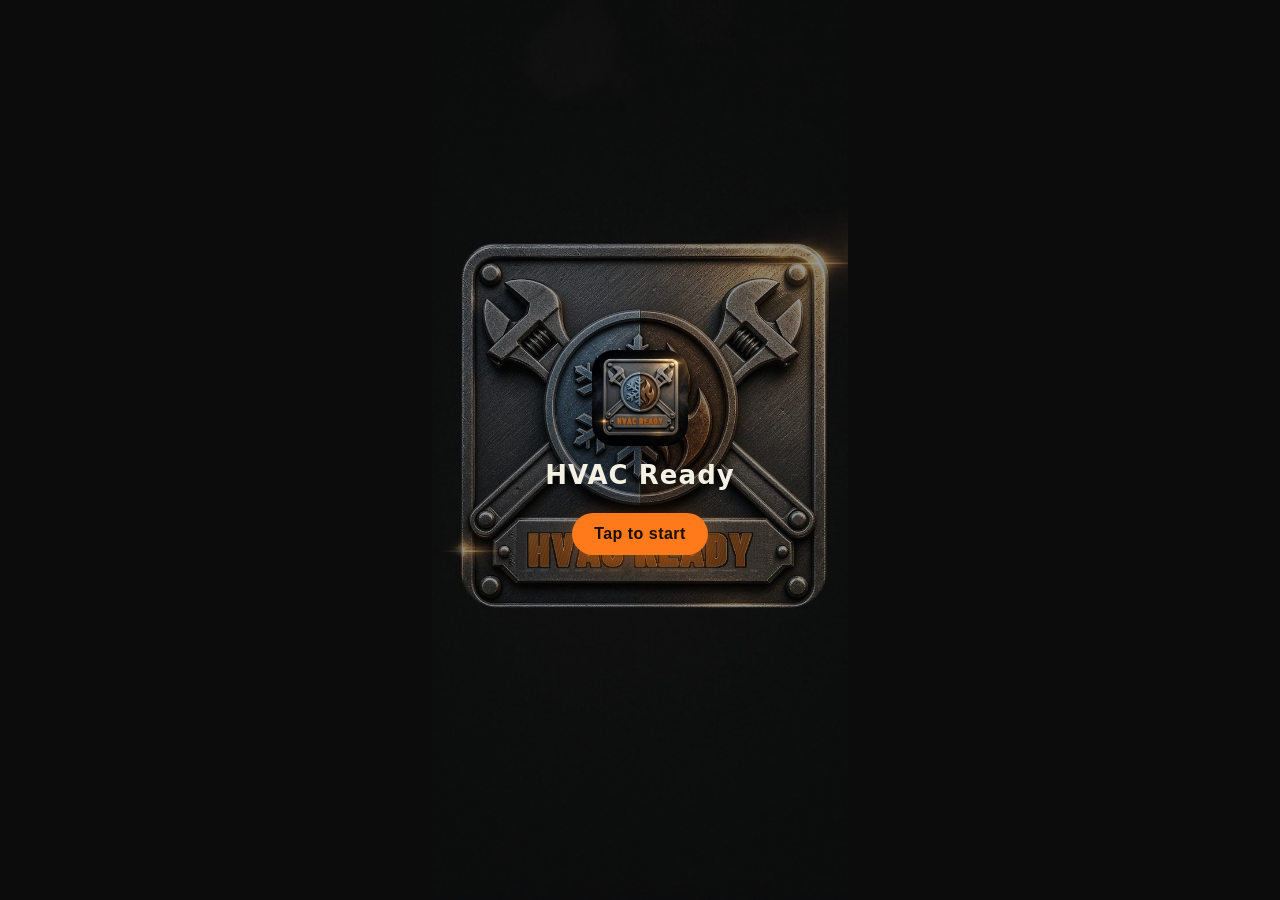
==== commit beb32dbb: "Refresh preview to HVAC Ready v45 (f777e1c)." ====
--- a/index.html
+++ b/index.html
@@ -26,7 +26,7 @@
 <link rel="stylesheet" href="games.css">
 </head>
 <body><div id="splash" role="status" aria-label="HVAC Ready"><b>HVAC Ready</b></div>
-<script>(function(){try{var st=JSON.parse(localStorage.getItem("hvac.state.v1")||"{}"),ap=(st.settings||{}).appearance,lt=ap==="light"||(ap==="auto"&&matchMedia("(prefers-color-scheme: light)").matches);if(lt)document.documentElement.dataset.theme="light";}catch(e){}})();</script><div id="scene" aria-hidden="true"></div>
+<script>(function(){try{var st=JSON.parse(localStorage.getItem("hvac.state.v1")||"{}"),ap=(st.settings||{}).appearance,lt=ap==="light"||(ap==="auto"&&matchMedia("(prefers-color-scheme: light)").matches);if(lt)document.documentElement.dataset.theme="light";if(navigator.standalone||matchMedia("(display-mode: standalone)").matches)document.documentElement.classList.add("is-standalone");}catch(e){}})();</script><div id="scene" aria-hidden="true"></div>
 <div id="app"><div id="view" aria-live="polite"></div></div>
 <button id="snd" class="iconbtn sound-fab" aria-label="Sound"></button>
 <nav id="nav" aria-label="Main"></nav>
--- a/styles.css
+++ b/styles.css
@@ -26,12 +26,16 @@
   --navy: #1d1e20; --navy-2: #2a2b2e; --a0: #6E5A3F; --a1: #4F5B34; --a2: #3D5266; --a3: #95461A; --ok: #4E7A22; --bad: #B23A2E; --warn: #8E6410; --orange: #E3650C; color-scheme: light;
   --sh-1: 0 1px 2px rgba(40,30,10,.18); --sh-2: 0 6px 16px rgba(40,30,10,.2); --sh-3: 0 12px 30px rgba(40,30,10,.28); }
 * { box-sizing: border-box; -webkit-tap-highlight-color: transparent; }
-html, body { margin: 0; background-color: var(--bg); color: var(--text); font-family: var(--font); font-size: 16px; line-height: 1.5; -webkit-font-smoothing: antialiased; min-height: 100vh; min-height: 100dvh; }
+html.is-standalone {
+  --sat: max(env(safe-area-inset-top, 0px), 47px);
+  --sab: max(env(safe-area-inset-bottom, 0px), 34px);
+}
+html, body { margin: 0; background-color: var(--bg); color: var(--text); font-family: var(--font); font-size: 16px; line-height: 1.5; -webkit-font-smoothing: antialiased; min-height: 100vh; min-height: 100dvh; overflow-x: clip; width: 100%; }
 a { color: inherit; text-decoration: none; } p a, .sources a, .qa p a { color: var(--a1); text-decoration: underline; }
 h1, h2, h3, h4 { margin: 0 0 var(--s2); line-height: 1.2; letter-spacing: -.01em; } h1 { font-size: var(--fs-2xl); } h2 { font-size: var(--fs-xl); } h3 { font-size: var(--fs-lg); } h4 { font-size: var(--fs-md); margin-top: var(--s3); }
 p { margin: 0 0 var(--s3); } ul, ol { padding-left: 1.2em; margin: 0 0 var(--s3); } li { margin: 4px 0; }
 .ico { flex: none; vertical-align: middle; }
-#app { max-width: 760px; margin: 0 auto; min-height: 100vh; min-height: 100dvh; padding-top: 0; padding-left: var(--sal); padding-right: var(--sar); }
+#app { max-width: 760px; margin: 0 auto; min-height: 100vh; min-height: 100dvh; padding-top: 0; padding-left: var(--sal); padding-right: var(--sar); overflow-x: clip; width: 100%; box-sizing: border-box; }
 /* Sticky chrome fills the notch; pages without a top bar pad themselves. */
 :root { --topbar-h: calc(var(--sat) + 52px); }
 html { scroll-padding-top: var(--topbar-h); }
@@ -42,13 +46,13 @@
 .ok { color: var(--ok); } .warn { color: var(--warn); } .row { display: flex; align-items: center; } .between { justify-content: space-between; } .gap { gap: var(--s3); } .stack { display: grid; gap: var(--s3); }
 .eyebrow { font-size: var(--fs-xs); text-transform: uppercase; letter-spacing: .08em; font-weight: 700; color: var(--orange); }
 /* top bar */
-.topbar { display: flex; align-items: center; gap: var(--s2); margin: 0 0 var(--s4); position: sticky; top: 0; z-index: 8; background: color-mix(in srgb, var(--bg) 92%, transparent); backdrop-filter: blur(10px); padding: calc(var(--s2) + var(--sat)) 0 var(--s2); }
+.topbar { display: flex; align-items: center; gap: var(--s2); margin: 0 0 var(--s4); position: sticky; top: 0; z-index: 50; background: color-mix(in srgb, var(--bg) 92%, transparent); backdrop-filter: blur(10px); padding: calc(var(--s2) + var(--sat)) 0 var(--s2); pointer-events: auto; }
 .topbar h1 { font-size: var(--fs-lg); flex: 1; margin: 0; text-align: center; white-space: nowrap; overflow: hidden; text-overflow: ellipsis; }
-.iconbtn { width: 44px; height: 44px; border-radius: 50%; display: inline-grid; place-items: center; border: 0; background: var(--surface); color: var(--text); box-shadow: var(--sh-1); cursor: pointer; }
-.iconbtn.ghost { display: none; } .iconbtn.primary { background: var(--orange); color: #fff; } .iconbtn.big { width: 64px; height: 64px; } .iconbtn.on { background: var(--ice); color: var(--navy); } .iconbtn.sm { width: 36px; height: 36px; box-shadow: none; }
-.sound-fab { position: fixed; top: calc(12px + var(--sat)); right: max(calc(12px + var(--sar)), calc(50% - 368px)); z-index: 30; }
+.iconbtn { width: 44px; height: 44px; min-width: 44px; min-height: 44px; border-radius: 50%; display: inline-grid; place-items: center; border: 0; background: var(--surface); color: var(--text); box-shadow: var(--sh-1); cursor: pointer; touch-action: manipulation; position: relative; z-index: 2; }
+.iconbtn.ghost { display: none; } .iconbtn.primary { background: var(--orange); color: #fff; } .iconbtn.big { width: 64px; height: 64px; min-width: 64px; min-height: 64px; } .iconbtn.on { background: var(--ice); color: var(--navy); } .iconbtn.sm { width: 44px; height: 44px; min-width: 44px; min-height: 44px; box-shadow: none; }
+.sound-fab { position: fixed; top: calc(12px + var(--sat)); right: max(calc(12px + var(--sar)), calc(50% - 368px)); z-index: 200; pointer-events: auto; touch-action: manipulation; width: 44px; height: 44px; min-width: 44px; min-height: 44px; }
 .topbar-slot { width: 44px; height: 44px; flex: none; display: grid; place-items: center; margin-left: auto; }
-.sound-fab.in-bar { position: static; top: auto; right: auto; z-index: 1; }
+.sound-fab.in-bar { position: static; top: auto; right: auto; z-index: 20; }
 /* cards */
 .card { background: var(--surface); border-radius: var(--r); padding: var(--s4); box-shadow: var(--sh-1); margin-bottom: var(--s3); border: 1px solid var(--line); }
 .card.tight { padding: var(--s3) var(--s4); } a.card { display: block; transition: transform .15s var(--ease), box-shadow .15s; } a.card:active, .tile:active, .list-card:active { transform: scale(.98); }
@@ -147,7 +151,7 @@
 .ring-bg { fill: none; stroke: var(--mist); stroke-width: 6; } .ring-fg { fill: none; stroke: var(--ok); stroke-width: 6; stroke-linecap: round; transition: stroke-dashoffset .8s var(--ease); } .ring-t { font: 800 14px var(--font); fill: var(--text); }
 .shsc label { margin-top: 8px; } .meter-box { background: var(--surface-2); border-radius: var(--r-sm); padding: 10px; margin: 6px 0; } .mb-top { display: flex; justify-content: space-between; font-size: var(--fs-sm); } .mbar { height: 10px; background: var(--mist); border-radius: 5px; overflow: hidden; margin-top: 6px; } .mbar span { display: block; height: 100%; transition: width .3s var(--ease); } .mbar .good { background: var(--ok); } .mbar .bad { background: var(--warn); }
 /* quiz */
-.quiz { padding-bottom: 40px; } .quiz-top { display: flex; align-items: center; gap: 12px; margin: 0 calc(-1 * var(--s4)) var(--s3); padding: calc(var(--s2) + var(--sat)) var(--s4) var(--s2); position: sticky; top: 0; z-index: 8; background: color-mix(in srgb, var(--bg) 92%, transparent); backdrop-filter: blur(10px); } .qprog { flex: 1; height: 10px; background: var(--mist); border-radius: 5px; overflow: hidden; } .qprog span { display: block; height: 100%; background: linear-gradient(90deg, var(--orange), var(--gold)); transition: width .4s var(--ease); } .qnum { font-weight: 700; font-size: var(--fs-sm); }
+.quiz { padding-bottom: 40px; } .quiz-top { display: flex; align-items: center; gap: 12px; margin: 0 calc(-1 * var(--s4)) var(--s3); padding: calc(var(--s2) + var(--sat)) var(--s4) var(--s2); position: sticky; top: 0; z-index: 50; pointer-events: auto; background: color-mix(in srgb, var(--bg) 92%, transparent); backdrop-filter: blur(10px); } .qprog { flex: 1; height: 10px; background: var(--mist); border-radius: 5px; overflow: hidden; } .qprog span { display: block; height: 100%; background: linear-gradient(90deg, var(--orange), var(--gold)); transition: width .4s var(--ease); } .qnum { font-weight: 700; font-size: var(--fs-sm); }
 .quiz-hud { display: flex; justify-content: space-between; align-items: center; margin-bottom: var(--s3); min-height: 48px; } .hud-pts { font-weight: 800; display: inline-flex; gap: 4px; align-items: center; color: var(--a1); } .hud-streak { color: var(--orange); font-weight: 800; display: inline-flex; gap: 4px; align-items: center; animation: pop .3s var(--ease); }
 .timer { position: relative; width: 48px; height: 48px; display: grid; place-items: center; font-weight: 800; } .timer svg { position: absolute; inset: 0; } .timer .ring-fg { stroke: var(--a1); transition: stroke-dashoffset 1s linear; } .timer.hurry { color: var(--bad); animation: pulse .5s infinite; } .timer.hurry .ring-fg { stroke: var(--bad); } .timer.big { font-size: var(--fs-xl); width: 64px; }
 .qtext { font-size: var(--fs-xl); text-align: center; margin: var(--s4) 0 var(--s5); } .qtext.sm { font-size: var(--fs-lg); margin: var(--s3) 0; }
@@ -590,11 +594,11 @@
 @keyframes flick { 0%,100% { transform: scale(var(--fl,1)) rotate(-2deg); } 50% { transform: scale(calc(var(--fl,1) * 1.06), calc(var(--fl,1) * .97)) rotate(2deg); } }
 
 /* Splash */
-#splash { position: fixed; inset: 0; z-index: 9999; display: grid; place-content: center; justify-items: center; background-color: #0f1011; background-image: url("img/splash-screen.jpg"); background-size: cover; background-position: center; color: #E9E1CF; font-family: var(--font); text-align: center; padding: calc(24px + var(--sat)) calc(24px + var(--sar)) calc(24px + var(--sab)) calc(24px + var(--sal)); transition: opacity .35s ease, visibility .35s; }
-:root[data-theme="light"] #splash { background-color: #0f1011; background-image: url("img/splash-screen.jpg"); background-size: cover; background-position: center; color: #E9E1CF; }
+#splash { position: fixed; top: var(--sat); right: var(--sar); bottom: var(--sab); left: var(--sal); z-index: 9999; display: grid; place-content: center; justify-items: center; background-color: #0f1011; background-image: url("img/splash-screen.jpg"); background-size: contain; background-position: center center; background-repeat: no-repeat; color: #E9E1CF; font-family: var(--font); text-align: center; padding: 0; transition: opacity .35s ease, visibility .35s; pointer-events: none; }
+:root[data-theme="light"] #splash { background-color: #0f1011; background-image: url("img/splash-screen.jpg"); background-size: contain; background-position: center center; background-repeat: no-repeat; color: #E9E1CF; }
 #splash img { display: none; }
 #splash b { position: absolute; width: 1px; height: 1px; overflow: hidden; clip: rect(0,0,0,0); } #splash p { display: none; }
-#splash.out { opacity: 0; visibility: hidden; }
+#splash.out { opacity: 0; visibility: hidden; pointer-events: none; display: none; }
 @keyframes splashIn { from { transform: scale(.7); opacity: 0; } to { transform: none; opacity: 1; } }
 /* Skeleton shimmer for images still loading */
 .page img.skel { background: linear-gradient(100deg, var(--surface-2) 30%, color-mix(in srgb, var(--surface-2) 70%, #fff 30%) 50%, var(--surface-2) 70%) 0 0 / 300% 100%; animation: skel 1.2s linear infinite; }
@@ -710,9 +714,10 @@
 /* ===== onboarding v2 (audit quick wins) ===== */
 .onboard { padding-top: calc(12px + var(--sat)); }
 .onboard.step-0 { padding-top: calc(var(--s6) + var(--sat)); }
-.ob-top { display: flex; align-items: center; gap: 10px; margin-bottom: var(--s4); min-height: 44px; }
+.ob-top { display: flex; align-items: center; gap: 10px; margin-bottom: var(--s4); min-height: 44px; position: relative; z-index: 50; }
+.ob-top-lang { justify-content: flex-end; margin-bottom: 0; }
 .ob-top .ob-progress { flex: 1; margin: 0; }
-.ob-top .ob-cog-gap { width: 44px; flex: none; }
+.ob-top .ob-cog-gap, .ob-top .topbar-slot { width: 44px; height: 44px; flex: none; }
 .ob-back { flex: none; }
 .ob-icon { width: 88px; height: 88px; border-radius: 22px; box-shadow: 0 10px 24px rgba(0,0,0,.35); display: block; margin: 0 auto var(--s3); }
 .lang-btn { display: flex; align-items: center; gap: 12px; text-align: left; }
@@ -924,9 +929,9 @@
 
 
 /* ---- launch trailer ---- */
-#intro-ov { position: fixed; inset: 0; z-index: 10000; background: #0f1011; display: grid; place-items: center; color: #F3F0E4; }
-#intro-ov.out { opacity: 0; pointer-events: none; transition: opacity .4s ease; }
-#intro-ov video { width: 100%; height: 100%; object-fit: cover; object-position: center center; background: #0f1011; }
+#intro-ov { position: fixed; top: var(--sat); right: var(--sar); bottom: var(--sab); left: var(--sal); z-index: 10000; background: #0f1011; color: #F3F0E4; box-sizing: border-box; overflow: hidden; }
+#intro-ov.out { opacity: 0; pointer-events: none; visibility: hidden; transition: opacity .4s ease; }
+#intro-ov video { position: absolute; inset: 0; width: 100%; height: 100%; object-fit: contain; object-position: center center; background: #0f1011; }
 #intro-gate { position: absolute; inset: 0; display: grid; place-items: center; background: rgba(8,8,9,.42); }
 #intro-gate[hidden], #intro-gate.off { display: none !important; }
 #intro-gate .intro-card { display: flex; flex-direction: column; align-items: center; gap: 10px; text-align: center; padding: 24px 20px 20px; }
@@ -1465,3 +1470,11 @@
 }
 .reduce-motion .m-pic.matched.pop, .reduce-motion .m-name.matched.pop, .reduce-motion .ans.right, .reduce-motion .spark { animation: none !important; }
 .reduce-motion .spark { display: none; }
+
+/* v45 viewport / character */
+
+.page { max-width: 100%; overflow-x: clip; box-sizing: border-box; }
+.edit-char { display: inline-flex; align-items: center; justify-content: center; min-height: 44px; margin-top: 8px; padding: 8px 14px; font-weight: 700; }
+.greet-av { text-decoration: none; color: inherit; display: block; min-width: 44px; min-height: 44px; }
+a.greet-av:focus-visible { outline: 2px solid var(--orange); outline-offset: 2px; border-radius: 12px; }
+.seg { flex-wrap: wrap; }
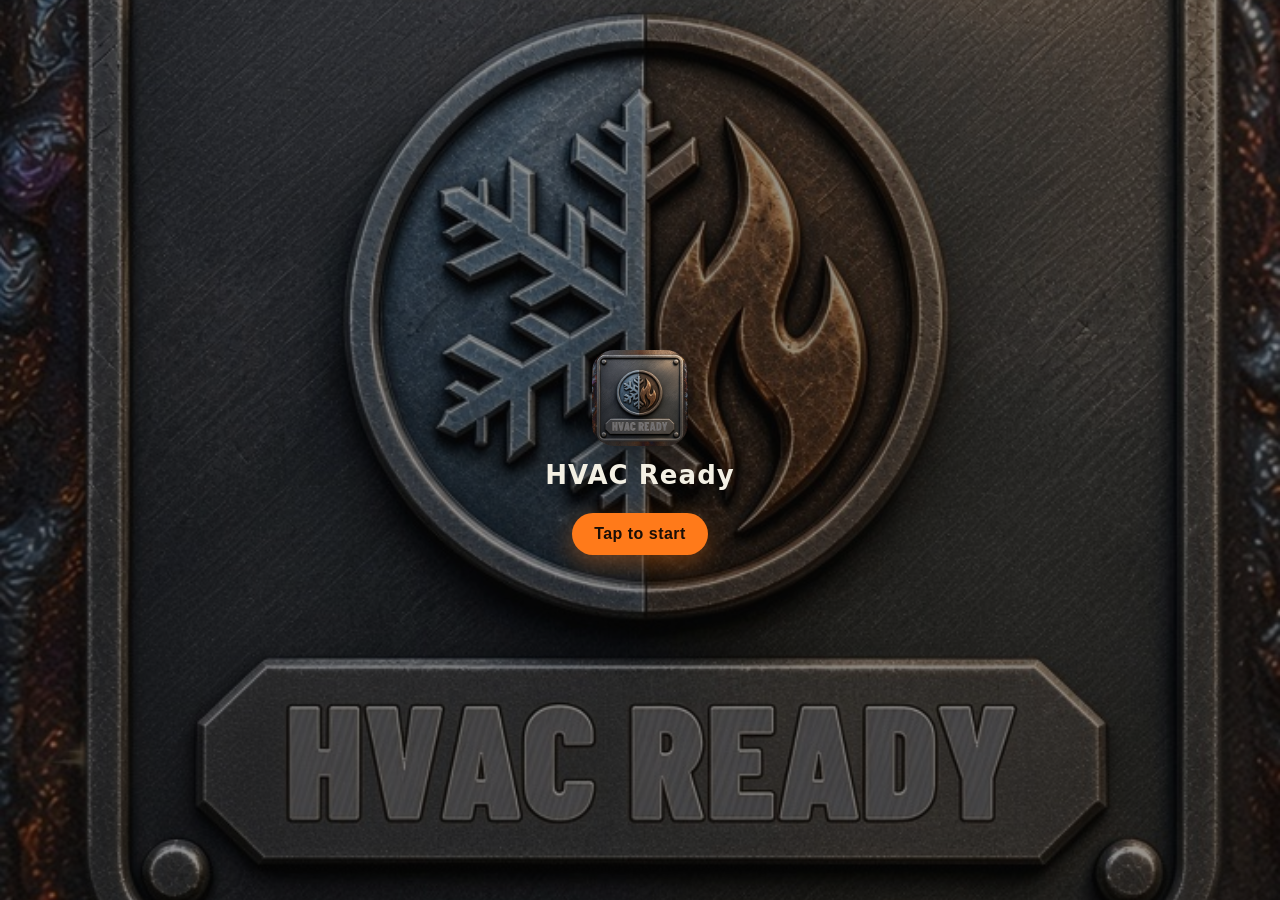
==== commit 6c9521d2: "Refresh preview to HVAC Ready v53 (8760e7b)." ====
--- a/index.html
+++ b/index.html
@@ -66,6 +66,7 @@
 <script src="js/app-core.js"></script>
 <script src="js/victory.js"></script>
 <script src="js/app-views.js"></script>
+<script src="js/lesson-player.js"></script>
 <script src="js/app-play.js"></script>
 <script src="js/arcade.js"></script>
 <script src="js/field-tools.js"></script>
@@ -88,6 +89,8 @@
 <script src="js/games-rooftop.js"></script>
 <script src="js/homeowner-content.js"></script>
 <script src="js/content-rewrite.js"></script>
+<script src="js/teach-diagrams.js"></script>
+<script src="js/teach-lessons.js"></script>
 <script src="js/homeowner.js"></script>
 <script src="js/intro.js"></script>
 <script src="js/polish.js"></script>
--- a/styles.css
+++ b/styles.css
@@ -41,7 +41,7 @@
 html { scroll-padding-top: var(--topbar-h); }
 .page:not(:has(.topbar)):not(:has(.quiz-top)) { padding-top: calc(var(--s4) + var(--sat)); }
 .page { padding: var(--s4) var(--s4) calc(var(--nav-h) + var(--sab) + 40px); }
-#view.in > .page { animation: pageIn .35s var(--ease); } @keyframes pageIn { from { opacity: 0; transform: translateY(8px); } }
+#view.in > .page { animation: pageIn .35s var(--ease); } @keyframes pageIn { from { opacity: 0; transform: translateY(8px); } to { opacity: 1; transform: none; } }
 .muted { color: var(--text-2); } .sm { font-size: var(--fs-sm); } .big { font-size: var(--fs-lg); } .center { text-align: center; } .right { text-align: right; } .block { display: block; } .grow { flex: 1; min-width: 0; } .mt { margin-top: var(--s4); } .pad-l { padding-left: var(--s3); }
 .ok { color: var(--ok); } .warn { color: var(--warn); } .row { display: flex; align-items: center; } .between { justify-content: space-between; } .gap { gap: var(--s3); } .stack { display: grid; gap: var(--s3); }
 .eyebrow { font-size: var(--fs-xs); text-transform: uppercase; letter-spacing: .08em; font-weight: 700; color: var(--orange); }
@@ -569,7 +569,7 @@
 /* Quiz: press-down / spring-back, cards slide in, glow sweep on the right answer */
 .ans { transition: transform .32s cubic-bezier(.34,1.56,.64,1), box-shadow .2s, opacity .25s; position: relative; overflow: hidden; }
 .ans:active:not(:disabled) { transform: translateY(3px) scale(.97); transition-duration: .06s; box-shadow: 0 1px 0 rgba(0,0,0,.4); }
-.quiz .qtext { animation: qIn .34s cubic-bezier(.22,1,.36,1) both; }
+.quiz .qtext { animation: none; opacity: 1; transform: none; }
 .quiz .answers .ans { animation: qIn .36s cubic-bezier(.22,1,.36,1) both; }
 .quiz .answers .ans:nth-child(1) { animation-delay: .05s; } .quiz .answers .ans:nth-child(2) { animation-delay: .1s; }
 .quiz .answers .ans:nth-child(3) { animation-delay: .15s; } .quiz .answers .ans:nth-child(4) { animation-delay: .2s; }
@@ -594,8 +594,8 @@
 @keyframes flick { 0%,100% { transform: scale(var(--fl,1)) rotate(-2deg); } 50% { transform: scale(calc(var(--fl,1) * 1.06), calc(var(--fl,1) * .97)) rotate(2deg); } }
 
 /* Splash */
-#splash { position: fixed; top: var(--sat); right: var(--sar); bottom: var(--sab); left: var(--sal); z-index: 9999; display: grid; place-content: center; justify-items: center; background-color: #0f1011; background-image: url("img/splash-screen.jpg"); background-size: contain; background-position: center center; background-repeat: no-repeat; color: #E9E1CF; font-family: var(--font); text-align: center; padding: 0; transition: opacity .35s ease, visibility .35s; pointer-events: none; }
-:root[data-theme="light"] #splash { background-color: #0f1011; background-image: url("img/splash-screen.jpg"); background-size: contain; background-position: center center; background-repeat: no-repeat; color: #E9E1CF; }
+#splash { position: fixed; inset: 0; width: 100%; height: 100%; height: 100dvh; z-index: 9999; display: grid; place-content: center; justify-items: center; background-color: #0f1011; background-image: url("img/splash-screen.jpg"); background-size: cover; background-position: center center; background-repeat: no-repeat; color: #E9E1CF; font-family: var(--font); text-align: center; padding: 0; transition: opacity .35s ease, visibility .35s; pointer-events: none; }
+:root[data-theme="light"] #splash { background-color: #0f1011; background-image: url("img/splash-screen.jpg"); background-size: cover; background-position: center center; background-repeat: no-repeat; color: #E9E1CF; }
 #splash img { display: none; }
 #splash b { position: absolute; width: 1px; height: 1px; overflow: hidden; clip: rect(0,0,0,0); } #splash p { display: none; }
 #splash.out { opacity: 0; visibility: hidden; pointer-events: none; display: none; }
@@ -929,10 +929,10 @@
 
 
 /* ---- launch trailer ---- */
-#intro-ov { position: fixed; top: var(--sat); right: var(--sar); bottom: var(--sab); left: var(--sal); z-index: 10000; background: #0f1011; color: #F3F0E4; box-sizing: border-box; overflow: hidden; }
+#intro-ov { position: fixed; inset: 0; width: 100%; height: 100%; height: 100dvh; z-index: 10000; background: #0f1011; color: #F3F0E4; box-sizing: border-box; overflow: hidden; }
 #intro-ov.out { opacity: 0; pointer-events: none; visibility: hidden; transition: opacity .4s ease; }
-#intro-ov video { position: absolute; inset: 0; width: 100%; height: 100%; object-fit: contain; object-position: center center; background: #0f1011; }
-#intro-gate { position: absolute; inset: 0; display: grid; place-items: center; background: rgba(8,8,9,.42); }
+#intro-ov video { position: absolute; inset: 0; width: 100%; height: 100%; object-fit: cover; object-position: center center; background: #0f1011; }
+#intro-gate { position: absolute; inset: 0; display: grid; place-items: center; background: rgba(8,8,9,.42); padding: var(--sat) var(--sar) var(--sab) var(--sal); }
 #intro-gate[hidden], #intro-gate.off { display: none !important; }
 #intro-gate .intro-card { display: flex; flex-direction: column; align-items: center; gap: 10px; text-align: center; padding: 24px 20px 20px; }
 #intro-gate img { width: 96px; height: 96px; border-radius: 22px; box-shadow: 0 12px 32px rgba(0,0,0,.45); }
@@ -1138,7 +1138,7 @@
 }
 
 #view.in > .page { animation: pageIn .42s var(--ease); }
-@keyframes pageIn { from { opacity: 0; transform: translateY(10px) scale(.992); } }
+@keyframes pageIn { from { opacity: 0; transform: translateY(10px) scale(.992); } to { opacity: 1; transform: none; } }
 
 @media (prefers-reduced-motion: reduce) {
   #view.in > .page, .tile-ico, .btn, .list-card, .card, .m-pic, .m-name, #nav a { animation: none !important; transition: none !important; }
@@ -1478,3 +1478,298 @@
 .greet-av { text-decoration: none; color: inherit; display: block; min-width: 44px; min-height: 44px; }
 a.greet-av:focus-visible { outline: 2px solid var(--orange); outline-offset: 2px; border-radius: 12px; }
 .seg { flex-wrap: wrap; }
+
+
+/* v46 model tabs + leaders */
+.m3d-tabs { display: flex; flex-wrap: wrap; gap: 8px; overflow: visible; padding: 0 0 12px; margin: 0; max-width: 100%; }
+.m3d-tabs button { flex: none; min-height: 44px; min-width: 44px; padding: 0 14px; border: 1px solid var(--line); background: var(--surface); color: var(--text-2); border-radius: 999px; font: 600 var(--fs-sm) var(--font); cursor: pointer; white-space: nowrap; touch-action: manipulation; }
+.m3d-tabs button.sel { background: var(--text); color: var(--bg); border-color: transparent; box-shadow: var(--sh-1); }
+.m3d-tools { display: flex; align-items: center; justify-content: space-between; gap: 12px; margin: 8px 0 10px; }
+.m3d-tools .hint { margin: 0; flex: 1; }
+.m3d-tools #m3dLabels { flex: none; min-height: 44px; padding: 0 14px; }
+.m3d-leaders { position: absolute; inset: 0; width: 100%; height: 100%; pointer-events: none; overflow: visible; z-index: 2; }
+.m3d-leader { fill: none; stroke: rgba(233, 225, 207, .78); stroke-width: 1.25; }
+.m3d-anchor { fill: #e9e1cf; stroke: rgba(15,16,17,.9); stroke-width: 1.25; }
+.m3d-tag { z-index: 3; font: 700 12px/1.2 var(--font); padding: 6px 10px; background: rgba(14,27,44,.9); border: 1px solid rgba(233,225,207,.45); box-shadow: 0 2px 8px rgba(0,0,0,.35); }
+.m3d.labels-off .m3d-labels, .m3d.labels-off .m3d-leaders { display: none !important; }
+.m3d { background: radial-gradient(circle at 50% 28%, #2a4a6a, #12161c 72%); }
+
+/* ===== v47: reachable lesson starts, visible questions, contained avatars ===== */
+.topbar, .quiz-top { pointer-events: none; }
+.topbar > *, .quiz-top > * { pointer-events: auto; }
+.lesson-foot {
+  position: fixed;
+  left: 50%;
+  transform: translateX(-50%);
+  width: 100%;
+  max-width: 760px;
+  bottom: 0;
+  z-index: 15;
+  box-sizing: border-box;
+  padding: 16px 16px calc(14px + var(--nav-h) + var(--sab));
+  background: linear-gradient(to bottom, transparent, var(--bg) 36%);
+  display: grid;
+  gap: 8px;
+  pointer-events: none;
+}
+body.nonav .lesson-foot { padding-bottom: calc(16px + var(--sab)); }
+.lesson-foot > * { pointer-events: auto; width: 100%; min-height: 44px; margin-top: 0; }
+.lesson-foot .btn, .lesson-foot .video-cta, .lesson-foot .lesson-start {
+  min-height: 48px;
+  position: relative;
+  z-index: 2;
+}
+.lesson-foot .video-cta { margin-bottom: 0; }
+.page.has-lesson-foot { padding-bottom: calc(var(--nav-h) + var(--sab) + 148px); }
+body.nonav .page.has-lesson-foot { padding-bottom: calc(var(--sab) + 148px); }
+
+.quiz .quiz-hud, .quiz .qtext { position: relative; z-index: 1; }
+.quiz .qtext { margin-top: 10px; opacity: 1; }
+.page.video .slide h2, .page.video .slide p { opacity: 1; }
+
+/* Avatars: contain in the frame with headroom, never clip the head */
+.greet-av {
+  flex: none;
+  width: 72px;
+  height: 104px;
+  display: flex;
+  align-items: flex-end;
+  justify-content: center;
+  overflow: visible;
+  box-sizing: content-box;
+  padding-top: 6px;
+}
+.greet-av .avatar-svg {
+  margin-top: 0 !important;
+  max-width: 100%;
+  max-height: 100%;
+  height: auto;
+  overflow: visible;
+}
+.avatar-svg { overflow: visible; }
+.avatar-svg.av-bust { overflow: visible; }
+.ave-stage { overflow: visible; padding-top: 18px; }
+.ave-prev {
+  width: 100%;
+  height: min(230px, 34vh);
+  display: flex;
+  align-items: flex-end;
+  justify-content: center;
+  overflow: visible;
+}
+.ave-prev .avatar-svg {
+  max-height: 100%;
+  width: auto;
+  height: auto;
+  overflow: visible;
+}
+.hc-av {
+  overflow: hidden;
+  display: grid;
+  place-items: center;
+}
+.hc-av svg, .hc-av .avatar-svg {
+  width: 78% !important;
+  height: auto !important;
+  max-height: 86%;
+  transform: none !important;
+  overflow: visible;
+}
+.set-av {
+  width: 64px;
+  height: 96px;
+  display: flex;
+  align-items: flex-end;
+  justify-content: center;
+  overflow: visible;
+}
+.set-av .avatar-svg { max-width: 100%; max-height: 100%; height: auto; overflow: visible; }
+.cert-av {
+  width: 120px;
+  height: 168px;
+  display: flex;
+  align-items: flex-end;
+  justify-content: center;
+  overflow: visible;
+  margin: var(--s3) auto;
+}
+.cert-av .avatar-svg { max-width: 100%; max-height: 100%; width: auto; height: auto; overflow: visible; margin: 0 auto; }
+.match-av { display: flex; justify-content: center; overflow: visible; padding-top: 8px; }
+.match-av .avatar-svg { overflow: visible; }
+
+
+/* ===== v48: quiz question stays visible (no opacity entry, pinned under the header) ===== */
+#view.in > .page.quiz,
+#view.in > .page.match {
+  animation: none !important;
+  opacity: 1 !important;
+  transform: none !important;
+}
+
+.qtext,
+.page.quiz .qtext,
+.page.match h2.qtext,
+.fixg h3,
+.fixg .ticket p,
+.lightning .tf-card,
+.tf-card h3,
+.tf-card p,
+#fzq .qtext {
+  animation: none !important;
+  opacity: 1 !important;
+  visibility: visible !important;
+  transform: none !important;
+  color: var(--text);
+  -webkit-backface-visibility: hidden;
+  backface-visibility: hidden;
+}
+
+.page.quiz {
+  padding-top: var(--quiz-pin-h, calc(var(--sat) + 168px));
+}
+
+.quiz-pin {
+  position: fixed;
+  top: 0;
+  left: 0;
+  right: 0;
+  margin: 0 auto;
+  max-width: 760px;
+  z-index: 45;
+  box-sizing: border-box;
+  padding: 0 var(--s4);
+  padding-left: calc(var(--s4) + var(--sal));
+  padding-right: calc(var(--s4) + var(--sar));
+  background: var(--bg);
+  box-shadow: 0 10px 18px rgba(0,0,0,.45);
+  -webkit-backface-visibility: hidden;
+  backface-visibility: hidden;
+}
+.quiz-pin .quiz-top {
+  position: relative;
+  top: auto;
+  z-index: auto;
+  pointer-events: auto;
+  backdrop-filter: none;
+  -webkit-backdrop-filter: none;
+  background: var(--bg);
+}
+.quiz-pin .quiz-hud { margin-bottom: var(--s2); }
+.quiz-pin .qtext {
+  position: relative;
+  z-index: 1;
+  margin-top: 0;
+  margin-bottom: var(--s3);
+  padding: 4px 0 8px;
+}
+
+/* Decorative quiz art stays behind the question, never over it */
+.qbg {
+  position: absolute;
+  inset: 0;
+  z-index: 0;
+  pointer-events: none;
+}
+.page.quiz .answers,
+.page.quiz #fb,
+.page.quiz .q-img {
+  position: relative;
+  z-index: 1;
+}
+
+/* ===== v53: edge-to-edge intro in landscape too ===== */
+@media (orientation: landscape) {
+  #intro-ov, #splash { inset: 0; width: 100%; height: 100%; height: 100dvh; }
+  #intro-ov video { object-fit: cover; object-position: center center; }
+  #splash { background-size: cover; }
+}
+
+/* ===== v53: one-idea-per-screen lessons ===== */
+.page.teach {
+  display: flex;
+  flex-direction: column;
+  box-sizing: border-box;
+  height: 100dvh;
+  height: 100svh;
+  max-height: 100dvh;
+  max-height: 100svh;
+  min-height: 0;
+  padding: calc(10px + var(--sat)) 20px 0;
+  max-width: 640px;
+  margin: 0 auto;
+  overflow: hidden;
+}
+body.is-teach #snd, body:has(.page.teach) #snd { display: none !important; }
+body.is-teach #scene, body:has(.page.teach) #scene { display: none !important; }
+body.is-teach, body:has(.page.teach) { background-color: var(--bg) !important; background-image: none !important; }
+body.is-teach #app, body.is-teach #view, body:has(.page.teach) #app, body:has(.page.teach) #view {
+  height: 100dvh; height: 100svh; max-height: 100dvh; max-height: 100svh; overflow: hidden;
+}
+.teach-top { display: flex; align-items: center; gap: 8px; flex: none; min-height: 44px; }
+.teach-top .iconbtn { width: 44px; height: 44px; flex: none; }
+.teach-top .teach-title { font-size: 14px; font-weight: 700; flex: 1; text-align: center; margin: 0; overflow: hidden; text-overflow: ellipsis; white-space: nowrap; }
+.teach-top .teach-count { font-size: 13px; font-weight: 700; color: var(--text-2); min-width: 44px; text-align: right; }
+.teach-prog { flex: none; height: 4px; background: var(--line); border-radius: 99px; margin: 8px 0 4px; overflow: hidden; }
+.teach-prog > i { display: block; height: 100%; width: 0; background: var(--orange); border-radius: 99px; transition: width .28s var(--ease); }
+.teach-body {
+  flex: 1 1 auto;
+  min-height: 0;
+  overflow: auto;
+  -webkit-overflow-scrolling: touch;
+  padding: 8px 0 20px;
+}
+.teach-body h2 { font-size: 1.5rem; line-height: 1.28; margin: 6px 0 14px; letter-spacing: -.02em; }
+.teach-body p { font-size: 1.0625rem; line-height: 1.58; color: var(--text); margin: 0 0 14px; }
+.teach-kicker { font-size: 12px; font-weight: 700; letter-spacing: .08em; text-transform: uppercase; color: var(--orange); margin: 0 0 4px; }
+.teach-note { margin: 0 0 16px; padding: 14px 16px; border-radius: 14px; background: var(--surface); border: 1px solid var(--line); }
+.teach-note .lbl { display: block; font-size: 11px; font-weight: 800; letter-spacing: .07em; text-transform: uppercase; color: var(--orange); margin-bottom: 6px; }
+.teach-note p { margin: 0; font-size: 1.02rem; }
+.teach-viz { margin: 4px 0 18px; }
+.teach-viz svg { display: block; width: 100%; height: auto; border-radius: 14px; background: #141517; }
+.yt-wait {
+  display: block; width: 100%; border: 0; border-radius: 14px; overflow: hidden;
+  background: #111; color: #F3F0E4; text-align: left; padding: 0; cursor: pointer;
+  box-shadow: var(--sh-2); min-height: 44px;
+}
+.yt-wait .yt-thumb { position: relative; display: block; width: 100%; aspect-ratio: 16/9; min-height: 160px; background: radial-gradient(120% 80% at 50% 40%, #2a2c30, #141517 70%); }
+.yt-wait img { width: 100%; height: 100%; object-fit: cover; display: block; }
+.yt-wait .yt-play {
+  position: absolute; inset: 0; display: grid; place-items: center;
+  background: linear-gradient(to top, rgba(0,0,0,.55), rgba(0,0,0,.12));
+}
+.yt-wait .yt-play b {
+  width: 64px; height: 64px; border-radius: 50%; background: #FF7A1A;
+  color: #1a0e06; display: grid; place-items: center; font-size: 22px;
+  box-shadow: 0 8px 24px rgba(0,0,0,.4);
+}
+.yt-wait .yt-meta { display: block; padding: 10px 12px 12px; font-size: 13px; line-height: 1.35; }
+.yt-wait .yt-meta b { display: block; font-size: 14px; margin-bottom: 2px; }
+.yt-wait .yt-meta span { color: var(--text-2); }
+.yt-frame { position: relative; aspect-ratio: 16/9; border-radius: 14px; overflow: hidden; background: #000; }
+.yt-frame iframe { position: absolute; inset: 0; width: 100%; height: 100%; border: 0; }
+.teach-foot {
+  flex: none;
+  display: grid;
+  grid-template-columns: 1fr 1.5fr;
+  gap: 10px;
+  padding: 10px 0 calc(14px + var(--sab));
+  background: var(--bg);
+}
+.teach-foot .btn { min-height: 52px; font-size: 1.05rem; font-weight: 800; margin: 0; }
+@media (max-height: 700px) {
+  .teach-body h2 { font-size: 1.32rem; margin: 4px 0 10px; }
+  .teach-body p { font-size: 1rem; }
+}
+.teach-recap { list-style: none; padding: 0; margin: 0 0 16px; }
+.teach-recap li { position: relative; padding: 10px 0 10px 28px; font-size: 1.05rem; line-height: 1.45; border-bottom: 1px solid var(--line); }
+.teach-recap li::before { content: ""; position: absolute; left: 0; top: 16px; width: 10px; height: 10px; border-radius: 50%; background: var(--ok); }
+.teach-q { margin: 0 0 18px; }
+.teach-q h3 { font-size: 1.15rem; margin: 0 0 12px; line-height: 1.35; }
+.teach-q .ans { width: 100%; text-align: left; margin: 0 0 8px; min-height: 48px; }
+.teach-why { margin-top: 10px; padding: 12px 14px; border-radius: 12px; background: var(--surface); font-size: 0.98rem; line-height: 1.5; }
+.teach-done { text-align: center; padding: 8px 0 4px; }
+body.nonav .page.teach { padding-bottom: 0; }
+@media (orientation: landscape) and (max-height: 500px) {
+  .page.teach { padding-left: calc(20px + var(--sal)); padding-right: calc(20px + var(--sar)); }
+  .teach-body h2 { font-size: 1.25rem; }
+}
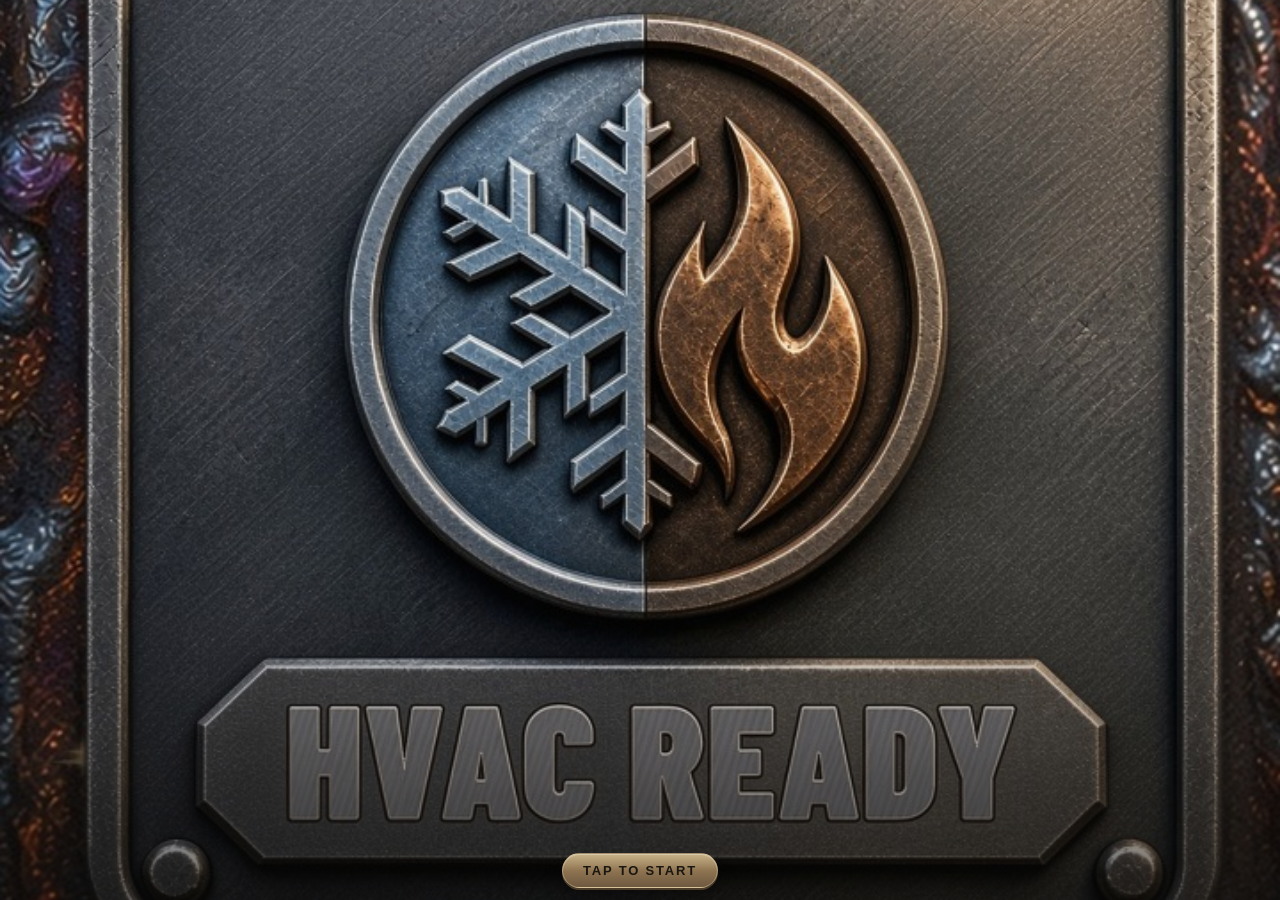
==== commit a7241891: "Refresh preview to HVAC Ready v57 (d65b1bc)." ====
--- a/index.html
+++ b/index.html
@@ -3,6 +3,29 @@
 <head>
 <meta charset="utf-8">
 <meta name="viewport" content="width=device-width, initial-scale=1, viewport-fit=cover">
+<script>
+(function(){
+  function setVV(){
+    try{
+      var r=document.documentElement, vv=window.visualViewport;
+      var h=(vv&&vv.height)?vv.height:(window.innerHeight||0);
+      var top=(vv&&vv.offsetTop)||0;
+      var layout=window.innerHeight||h;
+      var gap=Math.max(0, layout-(top+h));
+      r.style.setProperty("--vvh", h+"px");
+      r.style.setProperty("--vv-top", top+"px");
+      r.style.setProperty("--vv-bottom-gap", gap+"px");
+    }catch(e){}
+  }
+  setVV();
+  window.addEventListener("resize", setVV);
+  window.addEventListener("orientationchange", setVV);
+  if(window.visualViewport){
+    visualViewport.addEventListener("resize", setVV);
+    visualViewport.addEventListener("scroll", setVV);
+  }
+})();
+</script>
 <meta name="theme-color" content="#0f1011">
 <meta name="description" content="HVAC Ready: a mobile-first trainee app. Match My Path, HVAC 101, EPA 608 practice, hands-on skills, and arcade games.">
 <title>HVAC Ready</title>
--- a/styles.css
+++ b/styles.css
@@ -13,6 +13,8 @@
   --r-sm: 8px; --r: 14px; --r-lg: 18px; --r-pill: 999px;
   --sh-1: 0 1px 0 rgba(255,255,255,.04) inset, 0 2px 6px rgba(0,0,0,.45); --sh-2: 0 6px 18px rgba(0,0,0,.5); --sh-3: 0 14px 36px rgba(0,0,0,.6);
   --ease: cubic-bezier(.2,.8,.2,1); --nav-h: 68px;
+  --vvh: 100dvh; --vv-top: 0px; --vv-bottom-gap: 0px;
+  --foot-pad: max(16px, calc(var(--sab) + 12px));
   --sat: env(safe-area-inset-top, 0px); --sab: env(safe-area-inset-bottom, 0px);
   --sal: env(safe-area-inset-left, 0px); --sar: env(safe-area-inset-right, 0px);
   --noise: url("data:image/svg+xml,%3Csvg xmlns='http://www.w3.org/2000/svg' width='160' height='160'%3E%3Cfilter id='n'%3E%3CfeTurbulence type='fractalNoise' baseFrequency='.9' numOctaves='2' stitchTiles='stitch'/%3E%3CfeColorMatrix values='0 0 0 0 .5 0 0 0 0 .5 0 0 0 0 .5 0 0 0 .09 0'/%3E%3C/filter%3E%3Crect width='160' height='160' filter='url(%23n)'/%3E%3C/svg%3E");
@@ -932,12 +934,39 @@
 #intro-ov { position: fixed; inset: 0; width: 100%; height: 100%; height: 100dvh; z-index: 10000; background: #0f1011; color: #F3F0E4; box-sizing: border-box; overflow: hidden; }
 #intro-ov.out { opacity: 0; pointer-events: none; visibility: hidden; transition: opacity .4s ease; }
 #intro-ov video { position: absolute; inset: 0; width: 100%; height: 100%; object-fit: cover; object-position: center center; background: #0f1011; }
-#intro-gate { position: absolute; inset: 0; display: grid; place-items: center; background: rgba(8,8,9,.42); padding: var(--sat) var(--sar) var(--sab) var(--sal); }
+#intro-gate { position: absolute; inset: 0; display: block; background: linear-gradient(to top, rgba(10,9,8,.58) 0%, rgba(10,9,8,.18) 22%, transparent 40%); padding: var(--sat) var(--sar) var(--sab) var(--sal); pointer-events: auto; cursor: pointer; }
 #intro-gate[hidden], #intro-gate.off { display: none !important; }
-#intro-gate .intro-card { display: flex; flex-direction: column; align-items: center; gap: 10px; text-align: center; padding: 24px 20px 20px; }
-#intro-gate img { width: 96px; height: 96px; border-radius: 22px; box-shadow: 0 12px 32px rgba(0,0,0,.45); }
-#intro-gate b { font-size: 26px; letter-spacing: .04em; font-weight: 800; }
-#intro-ov .intro-start { margin-top: 8px; appearance: none; border: 0; background: #FF7A1A; color: #1a0e06; font-weight: 800; letter-spacing: .03em; font-size: 16px; padding: 12px 22px; border-radius: 999px; box-shadow: 0 8px 24px rgba(255,122,26,.35); }
+#intro-ov .intro-start {
+  pointer-events: auto;
+  position: absolute;
+  left: 50%;
+  /* Fallback before JS measures the cover-scaled plate. placeStartBtn() then
+     pins this just below the emblem and clamps it above the visual viewport. */
+  top: calc(69.2% + 28px);
+  bottom: auto;
+  transform: translateX(-50%);
+  appearance: none;
+  border: 1px solid rgba(232, 214, 170, .42);
+  background: linear-gradient(180deg, #c9b48a 0%, #8d7350 52%, #6e5840 100%);
+  color: #1a1610;
+  font-weight: 650;
+  font-size: 13px;
+  letter-spacing: .14em;
+  text-transform: uppercase;
+  padding: 9px 20px;
+  border-radius: 999px;
+  box-shadow: 0 1px 0 rgba(255,255,255,.28) inset, 0 2px 0 #4a3b28, 0 8px 18px rgba(0,0,0,.35);
+  animation: introTapPulse 2.6s ease-in-out infinite;
+}
+@keyframes introTapPulse {
+  0%, 100% { opacity: .82; filter: brightness(1); }
+  50% { opacity: 1; filter: brightness(1.12); }
+}
+@media (orientation: landscape) and (max-height: 500px) {
+  #intro-ov .intro-start { padding: 8px 16px; font-size: 12px; }
+  #intro-gate { background: linear-gradient(to top, rgba(10,9,8,.62) 0%, rgba(10,9,8,.2) 30%, transparent 50%); }
+}
+.reduce-motion #intro-ov .intro-start, html.reduce-motion #intro-ov .intro-start { animation: none; }
 #intro-ov .intro-skip-quiet, #intro-skip { appearance: none; background: transparent; border: 0; color: #c8c2b4; font-weight: 700; font-size: 14px; padding: 8px 12px; }
 #intro-ov .intro-skip-quiet { margin-top: 4px; }
 #intro-skip { position: absolute; top: calc(10px + var(--sat)); right: calc(10px + var(--sar)); z-index: 2; }
@@ -1716,7 +1745,7 @@
   min-height: 0;
   overflow: auto;
   -webkit-overflow-scrolling: touch;
-  padding: 8px 0 20px;
+  padding: 8px 0 32px;
 }
 .teach-body h2 { font-size: 1.5rem; line-height: 1.28; margin: 6px 0 14px; letter-spacing: -.02em; }
 .teach-body p { font-size: 1.0625rem; line-height: 1.58; color: var(--text); margin: 0 0 14px; }
@@ -1763,9 +1792,25 @@
 .teach-recap { list-style: none; padding: 0; margin: 0 0 16px; }
 .teach-recap li { position: relative; padding: 10px 0 10px 28px; font-size: 1.05rem; line-height: 1.45; border-bottom: 1px solid var(--line); }
 .teach-recap li::before { content: ""; position: absolute; left: 0; top: 16px; width: 10px; height: 10px; border-radius: 50%; background: var(--ok); }
-.teach-q { margin: 0 0 18px; }
+.teach-viz svg { width: 100%; height: auto; display: block; }
+.teach-q { margin: 0 0 22px; }
 .teach-q h3 { font-size: 1.15rem; margin: 0 0 12px; line-height: 1.35; }
-.teach-q .ans { width: 100%; text-align: left; margin: 0 0 8px; min-height: 48px; }
+.teach-q .ans, .teach-q .teach-ans {
+  width: 100%; text-align: left; margin: 0 0 10px; min-height: 48px;
+  background: #24262b !important; background-image: none !important;
+  color: #F3F0E4; border: 1px solid var(--line, #3a3d44);
+  box-shadow: 0 2px 0 rgba(0,0,0,.28);
+  outline: none;
+}
+.teach-q .ans.right, .teach-q .teach-ans.right {
+  outline: 3px solid var(--ok, #4E7A22); outline-offset: 2px;
+  background: color-mix(in srgb, var(--ok, #4E7A22) 24%, #24262b) !important;
+}
+.teach-q .ans.wrongp, .teach-q .teach-ans.wrongp {
+  outline: 3px solid var(--bad, #B23A2E); outline-offset: 2px;
+  background: color-mix(in srgb, var(--bad, #B23A2E) 24%, #24262b) !important;
+  animation: none;
+}
 .teach-why { margin-top: 10px; padding: 12px 14px; border-radius: 12px; background: var(--surface); font-size: 0.98rem; line-height: 1.5; }
 .teach-done { text-align: center; padding: 8px 0 4px; }
 body.nonav .page.teach { padding-bottom: 0; }
@@ -1773,3 +1818,203 @@
   .page.teach { padding-left: calc(20px + var(--sal)); padding-right: calc(20px + var(--sar)); }
   .teach-body h2 { font-size: 1.25rem; }
 }
+
+
+/* ===== v56: size the shell to the visible viewport, keep action footers tappable ===== */
+html, body {
+  height: var(--vvh, 100dvh);
+  max-height: var(--vvh, 100dvh);
+  min-height: 0;
+  overflow: hidden;
+}
+body {
+  display: flex;
+  flex-direction: column;
+}
+#app {
+  flex: 1 1 auto;
+  min-height: 0;
+  height: auto;
+  max-height: none;
+  display: flex;
+  flex-direction: column;
+  overflow: hidden;
+}
+#view {
+  flex: 1 1 auto;
+  min-height: 0;
+  overflow: auto;
+  -webkit-overflow-scrolling: touch;
+  width: 100%;
+}
+#nav {
+  position: relative;
+  left: auto;
+  right: auto;
+  bottom: auto;
+  flex: none;
+  width: 100%;
+  height: auto;
+  min-height: var(--nav-h);
+  padding-bottom: var(--foot-pad);
+  box-sizing: border-box;
+}
+.page {
+  padding-bottom: var(--s4);
+}
+@media (min-width: 700px) {
+  .page { padding-bottom: var(--s5); }
+}
+body.nonav .page { padding-bottom: var(--s4); }
+body.nonav .onboard.step-2 { padding-bottom: 0; }
+
+.page.has-lesson-foot,
+.page.onboard,
+.page.match,
+.page.teach,
+.page.quiz,
+.page.game,
+.page.video,
+.coach {
+  display: flex;
+  flex-direction: column;
+  height: 100%;
+  max-height: 100%;
+  min-height: 0;
+  overflow: hidden;
+  box-sizing: border-box;
+}
+.page-body,
+.teach-body,
+.page.game .game-stage,
+.page.video .player,
+.coach .chat {
+  flex: 1 1 auto;
+  min-height: 0;
+  overflow: auto;
+  -webkit-overflow-scrolling: touch;
+}
+.page.has-lesson-foot { padding-bottom: 0; }
+
+.lesson-foot,
+.ob-foot,
+.teach-foot,
+.page.match .sticky-cta {
+  position: relative;
+  left: auto;
+  right: auto;
+  bottom: auto;
+  transform: none;
+  flex: none;
+  width: 100%;
+  max-width: none;
+  box-sizing: border-box;
+  padding-left: 16px;
+  padding-right: 16px;
+  padding-bottom: var(--foot-pad);
+  pointer-events: auto;
+  z-index: 6;
+}
+.page.teach .teach-foot,
+.page.has-lesson-foot .lesson-foot,
+.page.onboard .ob-foot,
+.page.match .sticky-cta {
+  padding-left: 0;
+  padding-right: 0;
+}
+.lesson-foot { padding: 16px 16px var(--foot-pad); }
+body.nonav .lesson-foot { padding-bottom: var(--foot-pad); }
+.ob-foot { padding: 16px 16px var(--foot-pad); }
+.teach-foot { padding: 10px 0 var(--foot-pad); }
+.sticky-cta {
+  position: relative;
+  bottom: auto;
+  padding: 12px 0 var(--foot-pad);
+  background: linear-gradient(to top, var(--bg) 70%, transparent);
+}
+.onboard .sticky-cta, .match .sticky-cta { bottom: auto; }
+
+.page.teach,
+body.is-teach #app,
+body.is-teach #view,
+body:has(.page.teach) #app,
+body:has(.page.teach) #view {
+  height: 100%;
+  max-height: 100%;
+  overflow: hidden;
+}
+.page.game.match-page {
+  height: 100%;
+  max-height: 100%;
+}
+
+.page.quiz { padding-top: 0; padding-bottom: 0; }
+.quiz-pin {
+  position: relative;
+  top: auto;
+  left: auto;
+  right: auto;
+  flex: none;
+  width: 100%;
+  max-width: none;
+  padding-left: 0;
+  padding-right: 0;
+}
+.page.quiz .answers {
+  flex: 1 1 auto;
+  min-height: 0;
+  overflow: auto;
+  -webkit-overflow-scrolling: touch;
+}
+.page.quiz #fb { flex: none; padding-bottom: var(--foot-pad); }
+
+.composer {
+  position: sticky;
+  bottom: 0;
+  margin-bottom: var(--foot-pad);
+}
+.coach { min-height: 0; height: 100%; }
+
+/* Fixed overlays and sheets sit on the visual viewport, not the layout viewport. */
+.celebrate-ov,
+.fr-ov,
+.rku,
+#starter-ov,
+.sp-back,
+.tg-learn-back {
+  top: var(--vv-top, 0px);
+  height: var(--vvh, 100dvh);
+  bottom: auto;
+  box-sizing: border-box;
+}
+.celebrate-ov,
+.fr-ov,
+#starter-ov {
+  padding-bottom: var(--foot-pad);
+}
+.pt-sheet,
+.sp-sheet,
+.tg-learn {
+  bottom: var(--vv-bottom-gap, 0px);
+  padding-bottom: var(--foot-pad);
+  max-height: min(88dvh, calc(var(--vvh, 100dvh) - 12px));
+}
+.pt-tab {
+  bottom: calc(var(--vv-bottom-gap, 0px) + var(--nav-h) + var(--foot-pad) + 10px);
+}
+body.nonav .pt-tab {
+  bottom: calc(var(--vv-bottom-gap, 0px) + var(--foot-pad) + 10px);
+}
+.toast {
+  bottom: calc(var(--vv-bottom-gap, 0px) + var(--nav-h) + var(--foot-pad) + 16px);
+}
+body.nonav .toast {
+  bottom: calc(var(--vv-bottom-gap, 0px) + var(--foot-pad) + 16px);
+}
+.cel-gear {
+  bottom: calc(var(--vv-bottom-gap, 0px) + var(--nav-h) + var(--foot-pad) + 18px);
+}
+body.nonav .cel-gear {
+  bottom: calc(var(--vv-bottom-gap, 0px) + var(--foot-pad) + 12px);
+}
+.mgz-bar { padding-bottom: var(--foot-pad); }
--- a/games.css
+++ b/games.css
@@ -459,3 +459,16 @@
 .rr2-sum .btn { margin-top: 16px; }
 @media (prefers-reduced-motion: reduce) { .rr2.hit { animation: none; } .rr2-why { transition: opacity .15s; transform: none; } }
 :root[data-theme="light"] .rr2-clean { color: #3f6b1a; }
+
+
+/* v56: bottom sheets stay in the visual viewport */
+.sp-sheet, .tg-learn {
+  bottom: var(--vv-bottom-gap, 0px);
+  padding-bottom: var(--foot-pad, max(16px, calc(env(safe-area-inset-bottom, 0px) + 12px)));
+  max-height: min(88dvh, calc(var(--vvh, 100dvh) - 12px));
+}
+.sp-back, .tg-learn-back {
+  top: var(--vv-top, 0px);
+  height: var(--vvh, 100dvh);
+  bottom: auto;
+}
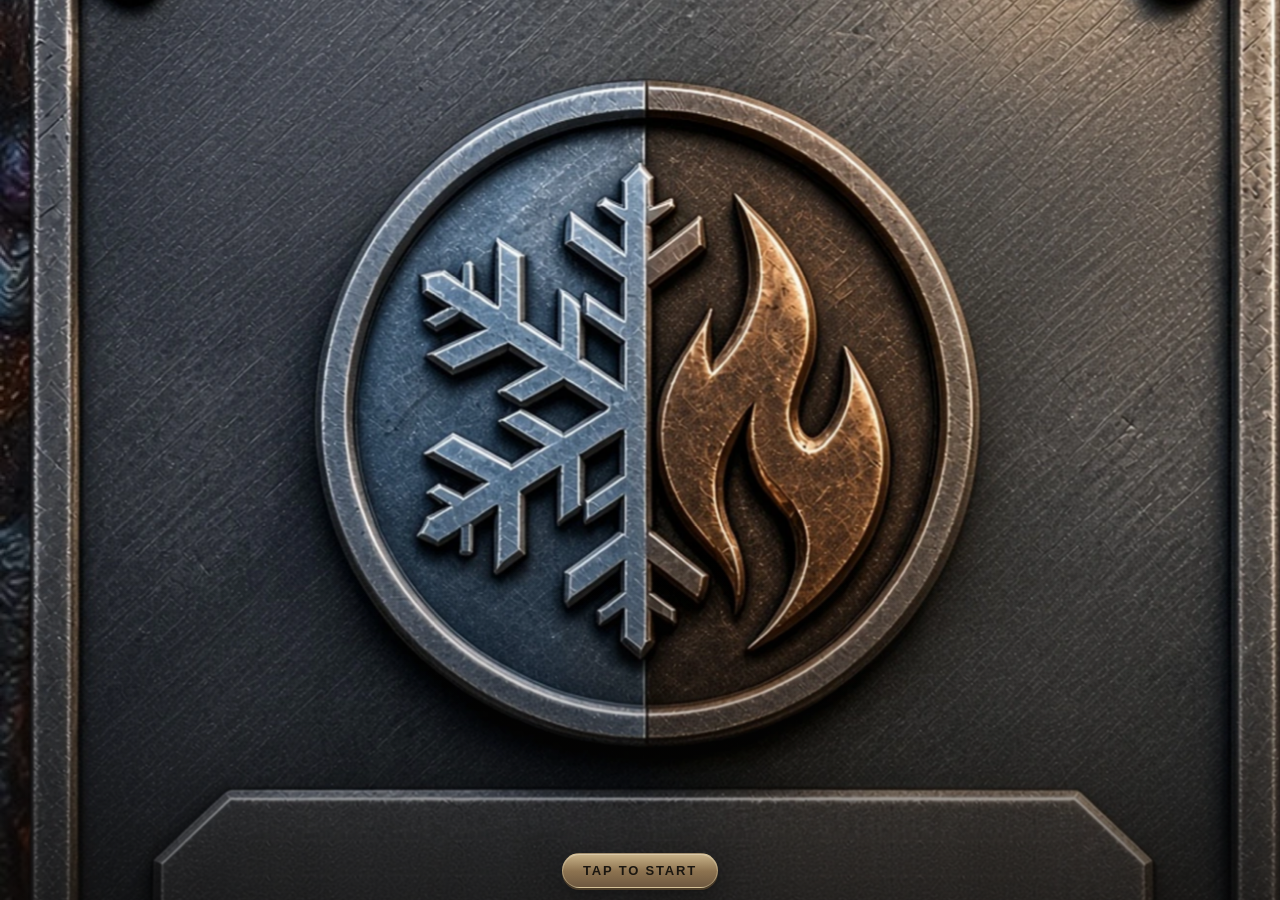
==== commit d95fe6dc: "Refresh preview to HVAC Ready v61 (5d5b34e)." ====
--- a/index.html
+++ b/index.html
@@ -5,24 +5,33 @@
 <meta name="viewport" content="width=device-width, initial-scale=1, viewport-fit=cover">
 <script>
 (function(){
-  function setVV(){
+  /* Shell fills the layout viewport (innerHeight / 100dvh). visualViewport is
+     only used to nudge in-flow footers when they are actually covered. */
+  function setShell(){
     try{
-      var r=document.documentElement, vv=window.visualViewport;
-      var h=(vv&&vv.height)?vv.height:(window.innerHeight||0);
-      var top=(vv&&vv.offsetTop)||0;
-      var layout=window.innerHeight||h;
-      var gap=Math.max(0, layout-(top+h));
-      r.style.setProperty("--vvh", h+"px");
+      var r=document.documentElement;
+      var layout=window.innerHeight||0;
+      var app=layout? (layout+"px") : "100dvh";
+      r.style.setProperty("--app-h", app);
+      /* leftover --vvh must not shrink the shell if any rule still references it */
+      r.style.setProperty("--vvh", app);
+      var vv=window.visualViewport, top=0, nudge=0;
+      if(vv && vv.height){
+        top=vv.offsetTop||0;
+        nudge=Math.max(0, layout-(top+vv.height));
+        if(nudge<1) nudge=0;
+      }
+      r.style.setProperty("--vv-nudge", nudge+"px");
+      r.style.setProperty("--vv-bottom-gap", nudge+"px");
       r.style.setProperty("--vv-top", top+"px");
-      r.style.setProperty("--vv-bottom-gap", gap+"px");
     }catch(e){}
   }
-  setVV();
-  window.addEventListener("resize", setVV);
-  window.addEventListener("orientationchange", setVV);
+  setShell();
+  window.addEventListener("resize", setShell);
+  window.addEventListener("orientationchange", setShell);
   if(window.visualViewport){
-    visualViewport.addEventListener("resize", setVV);
-    visualViewport.addEventListener("scroll", setVV);
+    visualViewport.addEventListener("resize", setShell);
+    visualViewport.addEventListener("scroll", setShell);
   }
 })();
 </script>
@@ -91,6 +100,7 @@
 <script src="js/app-views.js"></script>
 <script src="js/lesson-player.js"></script>
 <script src="js/app-play.js"></script>
+<script src="js/game-timer.js"></script>
 <script src="js/arcade.js"></script>
 <script src="js/field-tools.js"></script>
 <script src="js/troubleshoot.js"></script>
--- a/styles.css
+++ b/styles.css
@@ -13,7 +13,7 @@
   --r-sm: 8px; --r: 14px; --r-lg: 18px; --r-pill: 999px;
   --sh-1: 0 1px 0 rgba(255,255,255,.04) inset, 0 2px 6px rgba(0,0,0,.45); --sh-2: 0 6px 18px rgba(0,0,0,.5); --sh-3: 0 14px 36px rgba(0,0,0,.6);
   --ease: cubic-bezier(.2,.8,.2,1); --nav-h: 68px;
-  --vvh: 100dvh; --vv-top: 0px; --vv-bottom-gap: 0px;
+  --app-h: 100dvh; --vvh: 100dvh; --vv-top: 0px; --vv-bottom-gap: 0px; --vv-nudge: 0px;
   --foot-pad: max(16px, calc(var(--sab) + 12px));
   --sat: env(safe-area-inset-top, 0px); --sab: env(safe-area-inset-bottom, 0px);
   --sal: env(safe-area-inset-left, 0px); --sar: env(safe-area-inset-right, 0px);
@@ -934,7 +934,25 @@
 #intro-ov { position: fixed; inset: 0; width: 100%; height: 100%; height: 100dvh; z-index: 10000; background: #0f1011; color: #F3F0E4; box-sizing: border-box; overflow: hidden; }
 #intro-ov.out { opacity: 0; pointer-events: none; visibility: hidden; transition: opacity .4s ease; }
 #intro-ov video { position: absolute; inset: 0; width: 100%; height: 100%; object-fit: cover; object-position: center center; background: #0f1011; }
-#intro-gate { position: absolute; inset: 0; display: block; background: linear-gradient(to top, rgba(10,9,8,.58) 0%, rgba(10,9,8,.18) 22%, transparent 40%); padding: var(--sat) var(--sar) var(--sab) var(--sal); pointer-events: auto; cursor: pointer; }
+#intro-logo {
+  position: absolute;
+  left: 0; top: 0;
+  pointer-events: none;
+  z-index: 1;
+  will-change: transform, filter;
+  transform: translateZ(0);
+  backface-visibility: hidden;
+}
+#intro-logo img {
+  position: absolute;
+  display: block;
+  max-width: none;
+  pointer-events: none;
+  user-select: none;
+  -webkit-user-drag: none;
+}
+#intro-logo-type { opacity: 0; }
+#intro-gate { position: absolute; inset: 0; display: block; z-index: 2; background: linear-gradient(to top, rgba(10,9,8,.58) 0%, rgba(10,9,8,.18) 22%, transparent 40%); padding: var(--sat) var(--sar) var(--sab) var(--sal); pointer-events: auto; cursor: pointer; }
 #intro-gate[hidden], #intro-gate.off { display: none !important; }
 #intro-ov .intro-start {
   pointer-events: auto;
@@ -1313,8 +1331,8 @@
   padding-bottom: calc(var(--sab) + 12px);
   display: flex;
   flex-direction: column;
-  height: 100dvh;
-  height: 100svh;
+  height: 100%;
+  max-height: 100%;
   overflow: hidden;
 }
 .page.game.match-page .topbar { margin-bottom: 4px; flex: 0 0 auto; }
@@ -1718,10 +1736,8 @@
   display: flex;
   flex-direction: column;
   box-sizing: border-box;
-  height: 100dvh;
-  height: 100svh;
-  max-height: 100dvh;
-  max-height: 100svh;
+  height: 100%;
+  max-height: 100%;
   min-height: 0;
   padding: calc(10px + var(--sat)) 20px 0;
   max-width: 640px;
@@ -1732,7 +1748,7 @@
 body.is-teach #scene, body:has(.page.teach) #scene { display: none !important; }
 body.is-teach, body:has(.page.teach) { background-color: var(--bg) !important; background-image: none !important; }
 body.is-teach #app, body.is-teach #view, body:has(.page.teach) #app, body:has(.page.teach) #view {
-  height: 100dvh; height: 100svh; max-height: 100dvh; max-height: 100svh; overflow: hidden;
+  height: 100%; max-height: none; overflow: hidden;
 }
 .teach-top { display: flex; align-items: center; gap: 8px; flex: none; min-height: 44px; }
 .teach-top .iconbtn { width: 44px; height: 44px; flex: none; }
@@ -1820,16 +1836,18 @@
 }
 
 
-/* ===== v56: size the shell to the visible viewport, keep action footers tappable ===== */
+/* ===== v58: shell fills the layout viewport; footers nudge only when covered ===== */
 html, body {
-  height: var(--vvh, 100dvh);
-  max-height: var(--vvh, 100dvh);
-  min-height: 0;
+  height: var(--app-h, 100dvh);
+  min-height: var(--app-h, 100dvh);
+  max-height: none;
+  background-color: var(--bg);
   overflow: hidden;
 }
 body {
   display: flex;
   flex-direction: column;
+  min-height: var(--app-h, 100dvh);
 }
 #app {
   flex: 1 1 auto;
@@ -1839,6 +1857,7 @@
   display: flex;
   flex-direction: column;
   overflow: hidden;
+  background-color: var(--bg);
 }
 #view {
   flex: 1 1 auto;
@@ -1856,7 +1875,7 @@
   width: 100%;
   height: auto;
   min-height: var(--nav-h);
-  padding-bottom: var(--foot-pad);
+  padding-bottom: calc(var(--foot-pad) + var(--vv-nudge, 0px));
   box-sizing: border-box;
 }
 .page {
@@ -1911,7 +1930,7 @@
   box-sizing: border-box;
   padding-left: 16px;
   padding-right: 16px;
-  padding-bottom: var(--foot-pad);
+  padding-bottom: calc(var(--foot-pad) + var(--vv-nudge, 0px));
   pointer-events: auto;
   z-index: 6;
 }
@@ -1922,14 +1941,14 @@
   padding-left: 0;
   padding-right: 0;
 }
-.lesson-foot { padding: 16px 16px var(--foot-pad); }
-body.nonav .lesson-foot { padding-bottom: var(--foot-pad); }
-.ob-foot { padding: 16px 16px var(--foot-pad); }
-.teach-foot { padding: 10px 0 var(--foot-pad); }
+.lesson-foot { padding: 16px 16px calc(var(--foot-pad) + var(--vv-nudge, 0px)); }
+body.nonav .lesson-foot { padding-bottom: calc(var(--foot-pad) + var(--vv-nudge, 0px)); }
+.ob-foot { padding: 16px 16px calc(var(--foot-pad) + var(--vv-nudge, 0px)); }
+.teach-foot { padding: 10px 0 calc(var(--foot-pad) + var(--vv-nudge, 0px)); }
 .sticky-cta {
   position: relative;
   bottom: auto;
-  padding: 12px 0 var(--foot-pad);
+  padding: 12px 0 calc(var(--foot-pad) + var(--vv-nudge, 0px));
   background: linear-gradient(to top, var(--bg) 70%, transparent);
 }
 .onboard .sticky-cta, .match .sticky-cta { bottom: auto; }
@@ -1966,55 +1985,56 @@
   overflow: auto;
   -webkit-overflow-scrolling: touch;
 }
-.page.quiz #fb { flex: none; padding-bottom: var(--foot-pad); }
+.page.quiz #fb { flex: none; padding-bottom: calc(var(--foot-pad) + var(--vv-nudge, 0px)); }
 
 .composer {
   position: sticky;
   bottom: 0;
-  margin-bottom: var(--foot-pad);
+  margin-bottom: calc(var(--foot-pad) + var(--vv-nudge, 0px));
 }
 .coach { min-height: 0; height: 100%; }
 
-/* Fixed overlays and sheets sit on the visual viewport, not the layout viewport. */
+/* Full-screen overlays fill the layout viewport (edge to edge).
+   Sheets and toasts use --vv-nudge only when the visual viewport covers them. */
 .celebrate-ov,
 .fr-ov,
 .rku,
 #starter-ov,
 .sp-back,
 .tg-learn-back {
-  top: var(--vv-top, 0px);
-  height: var(--vvh, 100dvh);
+  top: 0;
+  height: var(--app-h, 100dvh);
   bottom: auto;
   box-sizing: border-box;
 }
 .celebrate-ov,
 .fr-ov,
 #starter-ov {
-  padding-bottom: var(--foot-pad);
+  padding-bottom: calc(var(--foot-pad) + var(--vv-nudge, 0px));
 }
 .pt-sheet,
 .sp-sheet,
 .tg-learn {
-  bottom: var(--vv-bottom-gap, 0px);
+  bottom: var(--vv-nudge, 0px);
   padding-bottom: var(--foot-pad);
-  max-height: min(88dvh, calc(var(--vvh, 100dvh) - 12px));
+  max-height: min(88dvh, calc(var(--app-h, 100dvh) - 12px));
 }
 .pt-tab {
-  bottom: calc(var(--vv-bottom-gap, 0px) + var(--nav-h) + var(--foot-pad) + 10px);
+  bottom: calc(var(--vv-nudge, 0px) + var(--nav-h) + var(--foot-pad) + 10px);
 }
 body.nonav .pt-tab {
-  bottom: calc(var(--vv-bottom-gap, 0px) + var(--foot-pad) + 10px);
+  bottom: calc(var(--vv-nudge, 0px) + var(--foot-pad) + 10px);
 }
 .toast {
-  bottom: calc(var(--vv-bottom-gap, 0px) + var(--nav-h) + var(--foot-pad) + 16px);
+  bottom: calc(var(--vv-nudge, 0px) + var(--nav-h) + var(--foot-pad) + 16px);
 }
 body.nonav .toast {
-  bottom: calc(var(--vv-bottom-gap, 0px) + var(--foot-pad) + 16px);
+  bottom: calc(var(--vv-nudge, 0px) + var(--foot-pad) + 16px);
 }
 .cel-gear {
-  bottom: calc(var(--vv-bottom-gap, 0px) + var(--nav-h) + var(--foot-pad) + 18px);
+  bottom: calc(var(--vv-nudge, 0px) + var(--nav-h) + var(--foot-pad) + 18px);
 }
 body.nonav .cel-gear {
-  bottom: calc(var(--vv-bottom-gap, 0px) + var(--foot-pad) + 12px);
-}
-.mgz-bar { padding-bottom: var(--foot-pad); }
+  bottom: calc(var(--vv-nudge, 0px) + var(--foot-pad) + 12px);
+}
+.mgz-bar { padding-bottom: calc(var(--foot-pad) + var(--vv-nudge, 0px)); }
--- a/games.css
+++ b/games.css
@@ -461,14 +461,86 @@
 :root[data-theme="light"] .rr2-clean { color: #3f6b1a; }
 
 
-/* v56: bottom sheets stay in the visual viewport */
+/* v58: sheets nudge only when covered; backdrops fill the layout viewport */
 .sp-sheet, .tg-learn {
-  bottom: var(--vv-bottom-gap, 0px);
+  bottom: var(--vv-nudge, 0px);
   padding-bottom: var(--foot-pad, max(16px, calc(env(safe-area-inset-bottom, 0px) + 12px)));
-  max-height: min(88dvh, calc(var(--vvh, 100dvh) - 12px));
+  max-height: min(88dvh, calc(var(--app-h, 100dvh) - 12px));
 }
 .sp-back, .tg-learn-back {
-  top: var(--vv-top, 0px);
-  height: var(--vvh, 100dvh);
+  top: 0;
+  height: var(--app-h, 100dvh);
   bottom: auto;
 }
+
+/* ===== v61: color timer, full-bleed play, guided highlights ===== */
+.gtimer { position: relative; width: 72px; height: 72px; display: grid; place-items: center; flex: none; color: var(--gt-num, #F3F0E4); }
+.gtimer svg { position: absolute; inset: 0; transform: rotate(-90deg); overflow: visible; }
+.gtimer circle { fill: none; stroke-width: 7; }
+.gtimer .gt-bg { stroke: rgba(255,255,255,.12); }
+.gtimer .gt-fg { stroke: var(--gt-stroke, #C9E08A); stroke-linecap: round; stroke-dasharray: 100; stroke-dashoffset: 0; transition: stroke .35s linear; }
+.gtimer .gt-num { font: 800 28px/1 var(--font, system-ui); font-variant-numeric: tabular-nums; letter-spacing: -.03em; color: var(--gt-num, #F3F0E4); transition: color .35s linear; text-shadow: 0 1px 0 rgba(0,0,0,.55); z-index: 1; }
+.gtimer.gtimer-lg { width: 84px; height: 84px; }
+.gtimer.gtimer-lg .gt-num { font-size: 34px; }
+.gtimer[data-stage="red"] .gt-num { animation: gtPulse 1s ease-in-out infinite; }
+.gtimer[data-stage="red"] .gt-fg { filter: drop-shadow(0 0 6px rgba(255,90,74,.55)); }
+@keyframes gtPulse { 0%,100% { transform: scale(1); } 50% { transform: scale(1.08); } }
+@media (prefers-reduced-motion: reduce) {
+  .gtimer[data-stage="red"] .gt-num { animation: none; }
+}
+html.reduce-motion .gtimer[data-stage="red"] .gt-num { animation: none; }
+
+.page.game { padding-left: 0; padding-right: 0; padding-bottom: 0; height: 100%; max-height: 100%; }
+.page.game .topbar { margin: 0; padding: 8px 12px 4px; flex: none; }
+.page.game .game-stage,
+.page.tg-page .game-stage { flex: 1 1 auto; min-height: 0; display: flex; flex-direction: column; padding: 0; }
+#stage { flex: 1 1 auto; min-height: 0; display: flex; flex-direction: column; }
+.tg-round, .freeze, .matchg { flex: 1 1 auto; min-height: 0; height: 100%; display: flex; flex-direction: column; padding: 8px 12px calc(8px + var(--sab, 0px) + var(--vv-nudge, 0px)); box-sizing: border-box; }
+.tg-hud { position: relative; flex: none; padding: 4px 4px 8px; display: flex; align-items: center; justify-content: space-between; gap: 8px; background: linear-gradient(to bottom, color-mix(in srgb, var(--bg) 92%, transparent), transparent); backdrop-filter: blur(8px); }
+.tg-timer { width: auto; height: auto; background: none; }
+.tg-body { flex: 1 1 auto; min-height: 0; overflow: auto; -webkit-overflow-scrolling: touch; }
+.tg-round.slim #tgAv { display: none; }
+.tg-goal { margin: 0 0 10px; font-size: 15px; font-weight: 650; line-height: 1.35; color: #F3F0E4; text-shadow: 0 1px 0 rgba(0,0,0,.45); }
+.tg-goal small { display: block; font-weight: 500; opacity: .72; margin-top: 2px; }
+.tg-hl { position: relative; z-index: 2; box-shadow: 0 0 0 3px #F5D76E, 0 0 18px rgba(245,215,110,.45); animation: tgHl 1.4s ease-in-out infinite; border-radius: 12px; }
+@keyframes tgHl { 0%,100% { box-shadow: 0 0 0 3px #F5D76E, 0 0 14px rgba(245,215,110,.35); } 50% { box-shadow: 0 0 0 5px #F5D76E, 0 0 22px rgba(245,215,110,.55); } }
+@media (prefers-reduced-motion: reduce) { .tg-hl { animation: none; } }
+html.reduce-motion .tg-hl { animation: none; }
+.tg-n2lamp { display: inline-flex; align-items: center; gap: 6px; font-size: 12px; letter-spacing: .06em; text-transform: uppercase; color: #9fdfb0; }
+.tg-n2lamp i { width: 8px; height: 8px; border-radius: 50%; background: #3ecf70; box-shadow: 0 0 8px #3ecf70; display: inline-block; }
+.tg-score { font-size: 28px; font-weight: 800; letter-spacing: -.03em; text-shadow: 0 0 18px rgba(255,158,42,.25); }
+.tg-round { background:
+  radial-gradient(120% 80% at 50% -10%, rgba(255,158,42,.1), transparent 50%),
+  radial-gradient(80% 50% at 100% 100%, rgba(90,140,90,.07), transparent 40%);
+}
+.tg-result { text-align: center; animation: tgResIn .5s cubic-bezier(.2,.8,.2,1); }
+@keyframes tgResIn { from { opacity: 0; transform: translateY(12px); } to { opacity: 1; transform: none; } }
+.tg-choice, .ans { transition: transform .18s cubic-bezier(.2,.8,.2,1), background .18s, border-color .18s; min-height: 52px; border-radius: 14px; }
+.tg-choice:active, .ans:active { transform: scale(.98); }
+.game-over .go-score { font-size: 56px; font-weight: 800; letter-spacing: -.04em; }
+.game-over { padding: 16px 12px calc(16px + var(--sab, 0px) + var(--vv-nudge, 0px)); }
+
+.freeze { background: radial-gradient(120% 80% at 50% 0%, #1c2a44, #0e1218 60%); }
+.freeze .quiz-hud, .matchg .quiz-hud { display: flex; align-items: center; justify-content: space-between; gap: 8px; flex: none; padding: 4px 0 8px; }
+.fz-scene { flex: 0 0 36%; min-height: 160px; position: relative; overflow: hidden; border-radius: 16px; box-shadow: inset 0 -30px 40px rgba(0,20,40,.35); }
+#fzq { flex: 1 1 auto; min-height: 0; display: flex; flex-direction: column; padding-top: 8px; }
+#fzq .answers { display: grid; gap: 10px; margin-top: auto; }
+.freeze .answers .ans { min-height: 56px; }
+
+.matchg .m-cols { flex: 1 1 auto; gap: 10px; min-height: 0; }
+.matchg .m-pic, .matchg .m-name { border-radius: 14px; min-height: 72px; box-shadow: 0 6px 16px rgba(0,0,0,.2); transition: transform .18s cubic-bezier(.2,.8,.2,1), box-shadow .18s; }
+.matchg .m-pic.sel, .matchg .m-name.sel { transform: scale(1.03); box-shadow: 0 0 0 2px var(--accent, #FF9E2A), 0 8px 20px rgba(255,158,42,.25); }
+.matchg .m-pic.matched, .matchg .m-name.matched { box-shadow: 0 0 0 2px #C9E08A, 0 8px 18px rgba(160,200,80,.25); }
+.page.game .topbar a, .page.game .topbar button { min-width: 44px; min-height: 44px; }
+
+.arcade-lineup { display: grid; grid-template-columns: 1fr 1fr; gap: 12px; margin-top: 8px; padding-bottom: calc(96px + var(--sab, 0px) + var(--vv-nudge, 0px)); }
+.arcade-lineup .game-card:last-child { grid-column: 1 / -1; min-height: 112px; }
+.game-card.locked { opacity: .72; pointer-events: none; position: relative; }
+.game-card .tg-lock { position: absolute; top: 10px; right: 10px; }
+
+/* Thermostat: hide settings drawer on guided/simple boards (drawer is a sibling of .tw-board) */
+.tw-board.simple .tw-drawer,
+.tw-board.simple ~ .tw-drawer { display: none; }
+.gr-readout { display: flex; gap: 10px; justify-content: center; margin: 8px 0; }
+.gr-readout span { background: rgba(255,255,255,.06); border: 1px solid rgba(255,255,255,.08); border-radius: 12px; padding: 8px 12px; font-weight: 700; }
+.gr-readout b { display: block; font-size: 20px; letter-spacing: -.03em; }
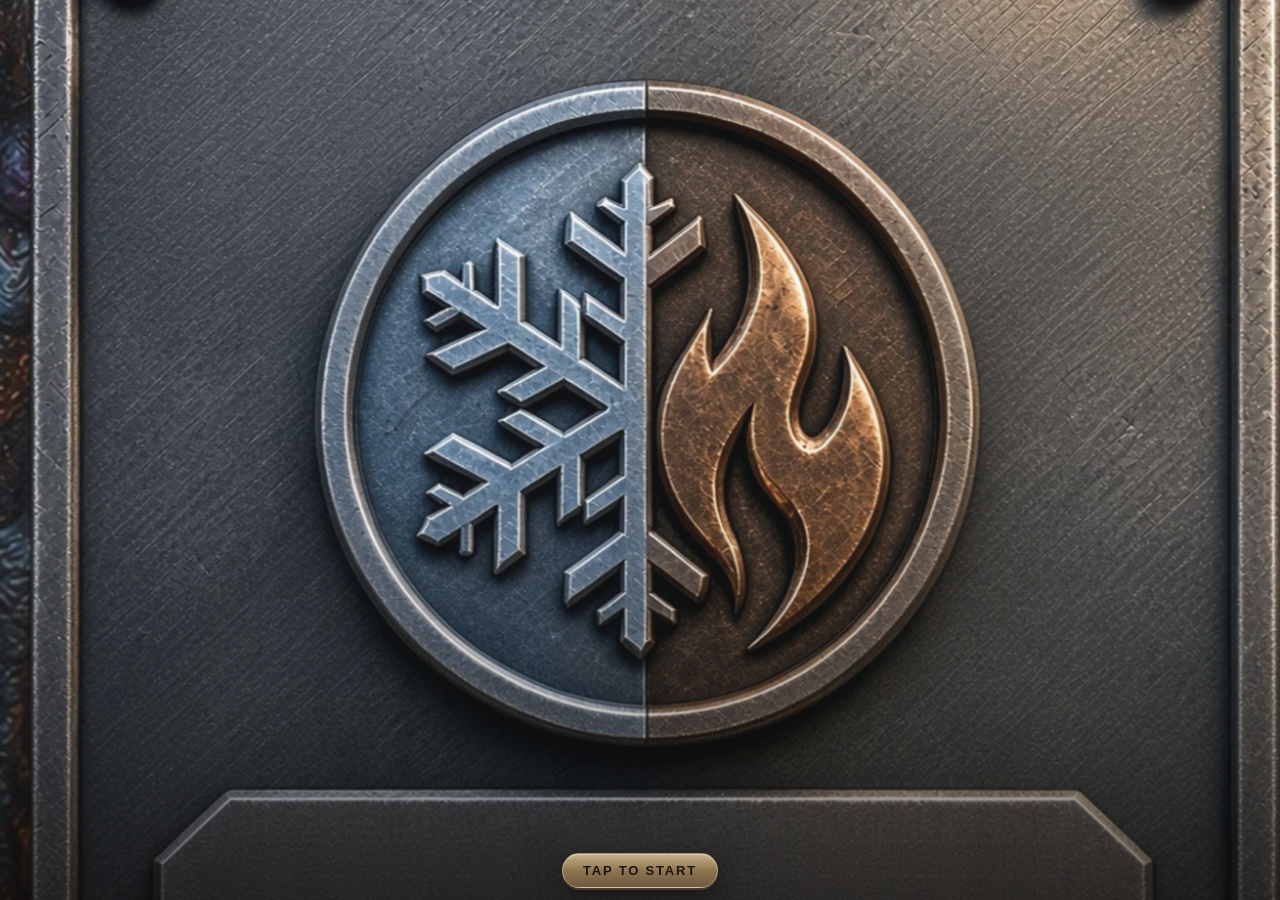
==== commit 8eedb448: "Refresh preview to HVAC Ready v72 (5ae229a)." ====
--- a/index.html
+++ b/index.html
@@ -2,7 +2,7 @@
 <html lang="en">
 <head>
 <meta charset="utf-8">
-<meta name="viewport" content="width=device-width, initial-scale=1, viewport-fit=cover">
+<meta name="viewport" content="width=device-width, initial-scale=1, viewport-fit=cover, shrink-to-fit=no">
 <script>
 (function(){
   /* Shell fills the layout viewport (innerHeight / 100dvh). visualViewport is
@@ -32,6 +32,26 @@
   if(window.visualViewport){
     visualViewport.addEventListener("resize", setShell);
     visualViewport.addEventListener("scroll", setShell);
+  }
+})();
+/* v72: visible-viewport height for CSS. Does not rewrite setShell().
+   On iOS Safari, innerHeight can be the large viewport while toolbars show. */
+(function(){
+  function setVisH(){
+    try{
+      var r=document.documentElement;
+      var h=0;
+      if(window.visualViewport && visualViewport.height) h=visualViewport.height;
+      else h=window.innerHeight||0;
+      if(h) r.style.setProperty("--vis-h", h+"px");
+    }catch(e){}
+  }
+  setVisH();
+  window.addEventListener("resize", setVisH);
+  window.addEventListener("orientationchange", setVisH);
+  if(window.visualViewport){
+    visualViewport.addEventListener("resize", setVisH);
+    visualViewport.addEventListener("scroll", setVisH);
   }
 })();
 </script>
--- a/styles.css
+++ b/styles.css
@@ -13,7 +13,7 @@
   --r-sm: 8px; --r: 14px; --r-lg: 18px; --r-pill: 999px;
   --sh-1: 0 1px 0 rgba(255,255,255,.04) inset, 0 2px 6px rgba(0,0,0,.45); --sh-2: 0 6px 18px rgba(0,0,0,.5); --sh-3: 0 14px 36px rgba(0,0,0,.6);
   --ease: cubic-bezier(.2,.8,.2,1); --nav-h: 68px;
-  --app-h: 100dvh; --vvh: 100dvh; --vv-top: 0px; --vv-bottom-gap: 0px; --vv-nudge: 0px;
+  --app-h: 100dvh; --vvh: 100dvh; --vis-h: 100dvh; --vv-top: 0px; --vv-bottom-gap: 0px; --vv-nudge: 0px;
   --foot-pad: max(16px, calc(var(--sab) + 12px));
   --sat: env(safe-area-inset-top, 0px); --sab: env(safe-area-inset-bottom, 0px);
   --sal: env(safe-area-inset-left, 0px); --sar: env(safe-area-inset-right, 0px);
@@ -28,11 +28,15 @@
   --navy: #1d1e20; --navy-2: #2a2b2e; --a0: #6E5A3F; --a1: #4F5B34; --a2: #3D5266; --a3: #95461A; --ok: #4E7A22; --bad: #B23A2E; --warn: #8E6410; --orange: #E3650C; color-scheme: light;
   --sh-1: 0 1px 2px rgba(40,30,10,.18); --sh-2: 0 6px 16px rgba(40,30,10,.2); --sh-3: 0 12px 30px rgba(40,30,10,.28); }
 * { box-sizing: border-box; -webkit-tap-highlight-color: transparent; }
-html.is-standalone {
-  --sat: max(env(safe-area-inset-top, 0px), 47px);
-  --sab: max(env(safe-area-inset-bottom, 0px), 34px);
-}
-html, body { margin: 0; background-color: var(--bg); color: var(--text); font-family: var(--font); font-size: 16px; line-height: 1.5; -webkit-font-smoothing: antialiased; min-height: 100vh; min-height: 100dvh; overflow-x: clip; width: 100%; }
+/* Notch fallback only on tall standalone phones. A 375x667 SE/8 has no notch;
+   forcing 47/34 px insets there shrinks the usable shell. */
+@media (min-height: 700px) {
+  html.is-standalone {
+    --sat: max(env(safe-area-inset-top, 0px), 47px);
+    --sab: max(env(safe-area-inset-bottom, 0px), 34px);
+  }
+}
+html, body { margin: 0; background-color: var(--bg); color: var(--text); font-family: var(--font); font-size: 16px; line-height: 1.5; -webkit-font-smoothing: antialiased; -webkit-text-size-adjust: 100%; text-size-adjust: 100%; min-height: 100vh; min-height: 100dvh; overflow-x: hidden; width: 100%; max-width: 100%; }
 a { color: inherit; text-decoration: none; } p a, .sources a, .qa p a { color: var(--a1); text-decoration: underline; }
 h1, h2, h3, h4 { margin: 0 0 var(--s2); line-height: 1.2; letter-spacing: -.01em; } h1 { font-size: var(--fs-2xl); } h2 { font-size: var(--fs-xl); } h3 { font-size: var(--fs-lg); } h4 { font-size: var(--fs-md); margin-top: var(--s3); }
 p { margin: 0 0 var(--s3); } ul, ol { padding-left: 1.2em; margin: 0 0 var(--s3); } li { margin: 4px 0; }
@@ -203,8 +207,16 @@
 .history { list-style: none; padding: 0; } .history li { display: flex; align-items: center; gap: 10px; padding: 10px 0; border-bottom: 1px solid var(--line); font-size: var(--fs-sm); } .h-type { width: 30px; height: 30px; border-radius: 50%; background: var(--mist); display: grid; place-items: center; color: var(--steel); }
 /* day one, tools, gear */
 .qa-list { display: grid; gap: var(--s2); } .qa { background: var(--surface); border: 1px solid var(--line); border-radius: var(--r); } .qa summary { display: flex; gap: 10px; align-items: center; padding: 14px; min-height: 60px; } .qa p { padding: 0 16px 16px; margin: 0; } .qa-ico { font-size: 1.4rem; }
-.tool-grid { display: grid; grid-template-columns: repeat(3, 1fr); gap: var(--s2); } .tool-card { position: relative; background: var(--surface); border: 1px solid var(--line); border-radius: var(--r); padding: 8px; display: grid; gap: 4px; font: 600 11px var(--font); text-align: center; line-height: 1.2; box-shadow: var(--sh-1); }
-.tool-card .seen { position: absolute; top: 6px; right: 6px; color: var(--ok); } .tool-hero { background: var(--surface); border-radius: var(--r-lg); padding: var(--s4); margin-bottom: var(--s3); box-shadow: var(--sh-1); } .tool-hero .comp-svg { max-height: 180px; }
+.tool-grid { display: grid; grid-template-columns: repeat(2, 1fr); gap: 10px; }
+.tool-card { position: relative; background: var(--surface); border: 1px solid rgba(201,180,143,.16); border-radius: 16px; padding: 0 0 10px; display: grid; gap: 0; font: 600 12px/1.25 var(--font); text-align: center; box-shadow: var(--sh-1); overflow: hidden; }
+.tool-card .seen { position: absolute; top: 8px; right: 8px; width: 22px; height: 22px; border-radius: 50%; background: color-mix(in srgb, var(--ok) 88%, #111); color: #10200c; display: grid; place-items: center; box-shadow: 0 1px 4px rgba(0,0,0,.45); }
+.tool-hero { background: var(--surface); border-radius: var(--r-lg); padding: var(--s4); margin-bottom: var(--s3); box-shadow: var(--sh-1); } .tool-hero .comp-svg { max-height: 180px; }
+.tools-lead { margin: 0 0 var(--s3); }
+.tool-sheet { padding: 18px 16px 8px; margin-bottom: 0; }
+.tool-fact { margin: 0 0 16px; }
+.tool-fact h4 { margin: 0 0 6px; font-size: 11px; letter-spacing: .08em; text-transform: uppercase; color: var(--fde-3); font-weight: 700; }
+.tool-fact p { margin: 0; font-size: 15px; line-height: 1.45; }
+.tool-fact.tip { border-top: 1px solid var(--line); padding-top: 14px; }
 .kit-list { display: grid; gap: 6px; } .kit-item { display: flex; align-items: center; gap: 10px; background: var(--surface); border: 1px solid var(--line); border-radius: var(--r-sm); padding: 6px 10px; min-height: 56px; cursor: pointer; } .kit-item input { width: 22px; height: 22px; accent-color: var(--ok); } .kit-svg { width: 54px; } .kit-item.have { background: color-mix(in srgb, var(--ok) 8%, var(--surface)); }
 .deal.placeholder { border-style: dashed; } .deal-logo { font-size: 32px; width: 56px; height: 56px; border-radius: 14px; background: var(--mist); display: grid; place-items: center; } .partner { background: linear-gradient(130deg, color-mix(in srgb, var(--orange) 12%, var(--surface)), var(--surface)); }
 code { background: var(--mist); padding: 2px 6px; border-radius: 4px; }
@@ -1261,6 +1273,13 @@
   margin-inline: auto;
   filter: drop-shadow(0 6px 12px rgba(0,0,0,.45));
 }
+.tool-card .comp-svg, .tool-card .comp-photo {
+  width: 100%;
+  margin: 0;
+  padding: 8px;
+  background: radial-gradient(70% 70% at 50% 40%, #2a2c30, #101112);
+}
+.tool-card span { display: block; padding: 8px 8px 0; color: var(--text); }
 .kit-svg { width: 64px; }
 .kit-svg .comp-svg, .kit-svg .comp-photo { width: 100%; max-height: none !important; }
 .tool-hero {
@@ -1270,11 +1289,23 @@
   place-items: center;
   padding: 10px 16px 16px;
   box-shadow: inset 0 1px 0 rgba(255,255,255,.1), var(--sh-2);
+  border: 1px solid rgba(201,180,143,.14);
 }
 .tool-hero .comp-svg, .tool-hero .comp-photo {
-  max-height: 280px !important;
-  width: 78%;
+  max-height: 240px !important;
+  width: 82%;
   object-fit: contain;
+}
+.page.tool-learn .tool-hero { margin-bottom: var(--s3); }
+@media (max-height: 720px) {
+  .page.tool-learn .tool-hero { padding: 4px 10px 8px; margin-bottom: 10px; }
+  .page.tool-learn .tool-hero .comp-svg,
+  .page.tool-learn .tool-hero .comp-photo { max-height: 132px !important; width: 70%; }
+  .page.tool-learn .tool-sheet { padding: 12px 14px 2px; }
+  .page.tool-learn .tool-fact { margin: 0 0 10px; }
+  .page.tool-learn .tool-fact h4 { margin-bottom: 4px; }
+  .page.tool-learn .tool-fact p { font-size: 14px; line-height: 1.4; }
+  .page.tool-learn .tool-fact.tip { padding-top: 10px; }
 }
 .q-img, .art-pop {
   display: grid;
@@ -2038,3 +2069,199 @@
   bottom: calc(var(--vv-nudge, 0px) + var(--foot-pad) + 12px);
 }
 .mgz-bar { padding-bottom: calc(var(--foot-pad) + var(--vv-nudge, 0px)); }
+
+/* ---------- v68 declutter: compact Home, More hub, path row ---------- */
+.greet-compact { margin: var(--s2) 0 var(--s3) 0; align-items: center; }
+.greet-compact h1 { font-size: var(--fs-xl); line-height: 1.15; }
+.greet-compact .rankline { margin-top: 2px; }
+.greet-compact .xpbar { margin-top: 6px; }
+.page.home .hero-card { margin-bottom: var(--s3); }
+.page.home .saying { margin: var(--s3) 0; }
+.path-row { display: flex; align-items: center; gap: var(--s3); padding: 12px 14px; background: var(--surface); border: 1px solid var(--line); border-radius: var(--r); box-shadow: var(--sh-1); text-decoration: none; color: inherit; margin: var(--s3) 0 0; min-height: 56px; }
+.path-row b { display: block; font-size: var(--fs-sm); }
+.path-row .grow { min-width: 0; }
+.more-hub .more-profile { margin-bottom: var(--s2); }
+.more-hub .more-profile .set-av { margin-right: 2px; }
+.more-hub .pill-n { margin-right: 6px; }
+
+.workshop-grid { display: grid; grid-template-columns: 1fr 1fr; gap: 8px; margin: 0 0 var(--s4); }
+.workshop-grid a { display: flex; flex-direction: column; gap: 2px; background: var(--surface); border: 1px solid var(--line); border-radius: var(--r); padding: 12px 12px 10px; text-decoration: none; color: inherit; box-shadow: var(--sh-1); min-height: 92px; }
+.workshop-grid b { font-size: 13px; line-height: 1.2; font-weight: 800; }
+.workshop-grid small { color: var(--text-2); font-size: 11px; line-height: 1.25; font-weight: 600; }
+.workshop-grid .wk-ico { width: 34px; height: 34px; border-radius: 10px; display: grid; place-items: center; background: linear-gradient(145deg, var(--navy), var(--steel)); color: var(--ice-2); margin-bottom: 4px; }
+.workshop-grid a:last-child:nth-child(odd) { grid-column: 1 / -1; flex-direction: row; align-items: center; gap: 10px; min-height: 0; padding: 10px 12px; }
+.workshop-grid a:last-child:nth-child(odd) .wk-ico { margin-bottom: 0; }
+@media (max-height: 720px) {
+  .page.home .hero-bench { display: none; }
+}
+
+/* ===== v70: edge-to-edge iPhone shell, unclipped match/tool art, intro effects ===== */
+html { background-color: var(--bg, #0f1011); }
+html::before {
+  content: "";
+  position: fixed;
+  inset: 0;
+  z-index: -1;
+  background: var(--bg, #0f1011);
+  pointer-events: none;
+}
+@media (max-width: 699px) {
+  #app, #nav {
+    max-width: none;
+    width: 100%;
+    margin-left: 0;
+    margin-right: 0;
+  }
+}
+
+/* Spark / flash overlay sits over the GPU emblem; screen-blend treats black as transparent. */
+#intro-fx {
+  position: absolute;
+  inset: 0;
+  width: 100%;
+  height: 100%;
+  object-fit: cover;
+  object-position: center center;
+  pointer-events: none;
+  mix-blend-mode: screen;
+  z-index: 2;
+  background: transparent;
+}
+#intro-logo { z-index: 1; }
+#intro-logo-hot, #intro-logo-cooling, #intro-logo-brass { opacity: 0; }
+#intro-gate { z-index: 3; }
+
+/* Component Match + Tools gallery: show the whole tool, padded, never cropped by overflow or radius. */
+.m-pic {
+  position: relative;
+  display: flex !important;
+  align-items: center;
+  justify-content: center;
+  padding: 6px !important;
+  overflow: hidden;
+  box-sizing: border-box;
+  height: 100%;
+}
+.m-pic .comp-svg,
+.m-pic .comp-photo,
+.m-pic img.comp-svg,
+.m-pic img {
+  width: 100% !important;
+  height: 100% !important;
+  max-width: 100% !important;
+  max-height: 100% !important;
+  object-fit: contain !important;
+  object-position: center center !important;
+  flex: 0 0 auto;
+}
+.page.game.match-page .m-pic,
+.page.game.match-page .m-name,
+.matchg .m-pic,
+.matchg .m-name {
+  min-height: 72px;
+}
+.page.game.match-page .m-cols > div,
+.matchg .m-cols > div {
+  grid-template-rows: repeat(4, minmax(72px, 1fr));
+  align-items: stretch;
+}
+
+.tool-card { overflow: hidden; }
+.tool-card .comp-svg,
+.tool-card .comp-photo,
+.comp-grid .comp .comp-svg,
+.comp-grid .comp .comp-photo,
+.kit-chip .comp-svg,
+.kit-chip .comp-photo {
+  width: 100%;
+  height: 100%;
+  object-fit: contain !important;
+  object-position: center center !important;
+  padding: 6px;
+  box-sizing: border-box;
+}
+.tool-hero .comp-svg,
+.tool-hero .comp-photo {
+  width: 100%;
+  height: 100%;
+  object-fit: contain !important;
+  object-position: center center !important;
+  padding: 6px;
+  box-sizing: border-box;
+}
+
+/* Short phones: keep the last home card from sitting under the nav fold. */
+@media (max-height: 740px) {
+  .page { padding-bottom: 20px; }
+}
+
+/* ===== v72: visible-viewport shell, no iOS shrink-to-fit, opening-safe overflow =====
+   setShell() still writes --app-h from innerHeight; this block caps the painted
+   shell to the visible viewport (--vis-h / 100dvh) so an in-flow nav cannot sit
+   below iOS Safari's toolbars. Do not rewrite setShell(). */
+html, body {
+  height: var(--vis-h, 100dvh);
+  min-height: var(--vis-h, 100dvh);
+  max-height: var(--vis-h, 100dvh);
+  width: 100%;
+  max-width: 100%;
+  overflow: hidden;
+  overflow-x: hidden;
+  -webkit-text-size-adjust: 100%;
+  text-size-adjust: 100%;
+}
+body {
+  min-height: var(--vis-h, 100dvh);
+}
+#app {
+  width: 100%;
+  box-sizing: border-box;
+}
+@media (max-width: 699px) {
+  #app, #nav {
+    max-width: none;
+    width: 100%;
+    margin-left: 0;
+    margin-right: 0;
+  }
+}
+
+/* Intro emblem starts at 1.1x and can overflow #intro-ov by ~18-20px.
+   That overflow is a documented iOS shrink-to-fit trigger. Contain it,
+   and take the finished overlay out of layout after the fade. */
+#intro-ov, #splash {
+  width: 100%;
+  max-width: 100%;
+  height: var(--vis-h, 100dvh);
+  overflow: hidden;
+  contain: paint;
+  clip-path: inset(0);
+  box-sizing: border-box;
+}
+#intro-ov.out {
+  opacity: 0;
+  pointer-events: none;
+  visibility: hidden;
+  overflow: hidden;
+  contain: paint;
+  width: 0 !important;
+  height: 0 !important;
+  max-width: 0 !important;
+  max-height: 0 !important;
+  inset: 0 auto auto 0;
+  clip-path: inset(0);
+}
+
+.celebrate-ov,
+.fr-ov,
+.rku,
+#starter-ov,
+.sp-back,
+.tg-learn-back {
+  height: var(--vis-h, var(--app-h, 100dvh));
+}
+.pt-sheet,
+.sp-sheet,
+.tg-learn {
+  max-height: min(88dvh, calc(var(--vis-h, var(--app-h, 100dvh)) - 12px));
+}
--- a/games.css
+++ b/games.css
@@ -544,3 +544,356 @@
 .gr-readout { display: flex; gap: 10px; justify-content: center; margin: 8px 0; }
 .gr-readout span { background: rgba(255,255,255,.06); border: 1px solid rgba(255,255,255,.08); border-radius: 12px; padding: 8px 12px; font-weight: 700; }
 .gr-readout b { display: block; font-size: 20px; letter-spacing: -.03em; }
+
+
+/* ===== v62: premium arcade cards, compact gauges, icy Don't Freeze, feel, results ===== */
+.arcade-lineup .game-card {
+  display: flex;
+  flex-direction: column;
+  justify-content: flex-start;
+  min-height: 172px;
+  padding: 14px 14px 40px;
+  border-radius: 18px;
+  border: 1px solid rgba(243,224,180,.14);
+  box-shadow: 0 10px 24px rgba(0,0,0,.35), inset 0 1px 0 rgba(255,255,255,.12);
+  overflow: hidden;
+  isolation: isolate;
+  color: #F3F0E4;
+}
+.arcade-lineup .game-card .g-art {
+  position: absolute;
+  right: -8%;
+  bottom: -12%;
+  width: 70%;
+  max-height: 88%;
+  object-fit: contain;
+  object-position: right bottom;
+  pointer-events: none;
+  z-index: 0;
+  opacity: 1;
+  filter: drop-shadow(0 16px 22px rgba(0,0,0,.55)) saturate(1.06);
+  -webkit-mask-image: linear-gradient(118deg, transparent 0 26%, #000 58%);
+  mask-image: linear-gradient(118deg, transparent 0 26%, #000 58%);
+}
+.arcade-lineup .game-card .g-shade {
+  position: absolute; inset: 0; z-index: 1; pointer-events: none;
+  background:
+    linear-gradient(160deg, rgba(8,8,10,.72) 0%, rgba(8,8,10,.42) 38%, rgba(8,8,10,.08) 68%, transparent 100%),
+    linear-gradient(to top, rgba(8,8,10,.35) 0%, transparent 36%);
+}
+.arcade-lineup .game-card .g-ico,
+.arcade-lineup .game-card .g-copy,
+.arcade-lineup .game-card .g-hi,
+.arcade-lineup .game-card .g-lock { position: relative; z-index: 2; }
+.arcade-lineup .game-card .g-ico {
+  width: 40px; height: 40px; border-radius: 12px; margin-bottom: 10px;
+  background: rgba(255,255,255,.12);
+  box-shadow: inset 0 1px 0 rgba(255,255,255,.2);
+}
+.arcade-lineup .game-card .g-copy { max-width: 58%; }
+.arcade-lineup .game-card b {
+  display: block;
+  font-size: 1.02rem;
+  line-height: 1.2;
+  letter-spacing: -.02em;
+  text-shadow: 0 1px 10px rgba(0,0,0,.75);
+}
+.arcade-lineup .game-card small {
+  display: block;
+  margin-top: 6px;
+  font-size: 12px;
+  line-height: 1.3;
+  opacity: .94;
+  color: #F3F0E4;
+  text-shadow: 0 1px 8px rgba(0,0,0,.8);
+}
+.arcade-lineup .game-card .tg-starter {
+  margin-left: 4px;
+  vertical-align: 2px;
+  font-size: 9px;
+  padding: 2px 6px;
+}
+.arcade-lineup .game-card .g-best {
+  position: absolute;
+  left: 12px; bottom: 10px; right: auto;
+  display: inline-flex; align-items: center; gap: 4px;
+  font-size: 11px; letter-spacing: .04em;
+  color: #E8D5A0;
+  background: rgba(12,12,14,.6);
+  border: 1px solid rgba(201,162,74,.4);
+  border-radius: 999px;
+  padding: 3px 9px 3px 7px;
+  backdrop-filter: blur(8px);
+  box-shadow: 0 2px 8px rgba(0,0,0,.3);
+}
+.arcade-lineup .game-card .g-best b { display: inline; font-size: 11px; letter-spacing: .02em; }
+.arcade-lineup .game-card:last-child { min-height: 128px; padding-bottom: 16px; }
+.arcade-lineup .game-card:last-child .g-copy { max-width: 46%; }
+.arcade-lineup .game-card:last-child .g-art {
+  width: 52%; right: -2%; bottom: -18%;
+  -webkit-mask-image: linear-gradient(100deg, transparent 0 18%, #000 46%);
+  mask-image: linear-gradient(100deg, transparent 0 18%, #000 46%);
+}
+.arcade-lineup .game-card:last-child .g-best { bottom: 14px; }
+.arcade-lineup .g-match { background: linear-gradient(155deg, #2a2c22 0%, #3d4330 50%, #5a4a28 100%); }
+.arcade-lineup .g-freeze { background: linear-gradient(155deg, #141c24 0%, #1a3344 55%, #2a5368 100%); }
+.arcade-lineup .g-braze { background: linear-gradient(155deg, #1c1612 0%, #3a2a1c 55%, #6a3a18 100%); }
+.arcade-lineup .g-gauges { background: linear-gradient(155deg, #161412 0%, #2a2620 60%, #3a3428 100%); }
+.arcade-lineup .g-thermostat { background: linear-gradient(155deg, #141414 0%, #22201c 60%, #3a3830 100%); }
+.arcade-lineup .game-card.locked {
+  opacity: 1;
+  filter: none;
+  pointer-events: none;
+}
+.arcade-lineup .game-card.locked .g-art { filter: grayscale(.6) brightness(.65); opacity: .5; }
+.arcade-lineup .game-card.locked .g-shade { background: linear-gradient(160deg, rgba(8,8,10,.8) 0%, rgba(8,8,10,.55) 50%, rgba(8,8,10,.35) 100%); }
+.arcade-lineup .game-card .g-lock {
+  position: absolute; top: 12px; right: 12px; z-index: 3;
+  width: 32px; height: 32px; border-radius: 50%;
+  display: grid; place-items: center;
+  background: rgba(0,0,0,.55);
+  border: 1px solid rgba(255,255,255,.16);
+  color: #F3F0E4;
+  box-shadow: 0 4px 12px rgba(0,0,0,.4);
+}
+
+/* Don't Freeze — icy scene with depth */
+.freeze .fz-scene,
+#fz.fz-scene {
+  flex: 0 0 38%;
+  min-height: 150px;
+  background:
+    radial-gradient(40% 30% at 78% 14%, rgba(255,244,220,.22), transparent 55%),
+    radial-gradient(80% 50% at 50% 100%, rgba(10,40,70,.55), transparent 50%),
+    linear-gradient(180deg, #0b1220 0%, #163044 42%, #1b3a4e 70%, #102030 100%) !important;
+  box-shadow: inset 0 -40px 50px rgba(0,16,32,.45), inset 0 0 0 1px rgba(255,255,255,.06);
+  border: 1px solid rgba(180,210,230,.12);
+}
+.freeze .fz-sky { position: absolute; inset: 0; background: linear-gradient(180deg, rgba(20,28,48,.35), transparent 50%); pointer-events: none; }
+.freeze .fz-moon {
+  position: absolute; top: 10%; right: 14%; width: 34px; height: 34px; border-radius: 50%;
+  background: radial-gradient(circle at 35% 35%, #f7f1de, #c9d6e4 60%, #8aa0b8);
+  box-shadow: 0 0 24px 8px rgba(200,220,255,.25), 0 0 60px 16px rgba(140,180,220,.12);
+  z-index: 1;
+}
+.freeze .fz-ridge { position: absolute; left: -8%; right: -8%; bottom: 18%; height: 42%; z-index: 1; pointer-events: none; }
+.freeze .fz-ridge-2 {
+  bottom: 22%; height: 36%;
+  background: linear-gradient(180deg, #1a2e40, #0e1a26);
+  clip-path: polygon(0 70%, 8% 48%, 18% 60%, 30% 32%, 42% 50%, 55% 28%, 70% 46%, 82% 22%, 94% 44%, 100% 36%, 100% 100%, 0 100%);
+  opacity: .7;
+  filter: blur(.4px);
+}
+.freeze .fz-ridge-1 {
+  background: linear-gradient(180deg, #2a4558, #152430 70%, #0c1822);
+  clip-path: polygon(0 80%, 12% 52%, 24% 66%, 38% 40%, 52% 58%, 64% 36%, 76% 50%, 88% 30%, 100% 48%, 100% 100%, 0 100%);
+  box-shadow: 0 -10px 30px rgba(0,0,0,.35);
+}
+.freeze .fz-snow {
+  position: absolute; inset: 0; z-index: 4; pointer-events: none;
+  background-image:
+    radial-gradient(1.5px 1.5px at 12% 18%, rgba(255,255,255,.85), transparent),
+    radial-gradient(1.2px 1.2px at 28% 42%, rgba(255,255,255,.7), transparent),
+    radial-gradient(1px 1px at 48% 12%, rgba(255,255,255,.8), transparent),
+    radial-gradient(1.4px 1.4px at 70% 28%, rgba(255,255,255,.75), transparent),
+    radial-gradient(1px 1px at 86% 16%, rgba(255,255,255,.65), transparent),
+    radial-gradient(1.2px 1.2px at 18% 70%, rgba(255,255,255,.5), transparent),
+    radial-gradient(1px 1px at 62% 64%, rgba(255,255,255,.55), transparent),
+    radial-gradient(1.6px 1.6px at 90% 58%, rgba(255,255,255,.6), transparent);
+  animation: fzSnow 9s linear infinite;
+  opacity: .7;
+}
+@keyframes fzSnow { to { background-position: 0 80px, 0 60px, 0 90px, 0 70px, 0 50px, 0 85px, 0 65px, 0 75px; } }
+.freeze .fz-block {
+  z-index: 3;
+  height: 16px;
+  width: 11%;
+  border-radius: 3px 3px 5px 5px;
+  background:
+    linear-gradient(180deg, #f8fdff 0%, #d4eaf3 38%, #8fb8c9 78%, #5e8798 100%);
+  box-shadow:
+    0 7px 0 #3a5c6e,
+    0 9px 10px rgba(0,16,32,.4),
+    inset 0 1px 0 #fff,
+    inset 0 -2px 3px rgba(30,70,90,.35);
+}
+.freeze .fz-block i {
+  display: block; position: absolute; inset: 2px 10% auto 18%; height: 3px; border-radius: 2px;
+  background: linear-gradient(90deg, transparent, rgba(255,255,255,.85), transparent);
+  opacity: .8;
+}
+.freeze .fz-av { z-index: 5; filter: saturate(calc(1 - var(--ice, 0) * .55)) drop-shadow(0 6px 8px rgba(0,10,20,.55)) drop-shadow(0 0 calc(var(--ice, 0) * 12px) #8fd3ff); }
+.freeze .fz-water {
+  z-index: 4;
+  background:
+    linear-gradient(180deg, rgba(170,220,245,.55) 0%, rgba(30,90,130,.9) 28%, #0a3a5c 100%) !important;
+  box-shadow: inset 0 8px 16px rgba(200,240,255,.2), 0 -10px 24px rgba(20,80,120,.25);
+}
+.freeze .fz-water::before {
+  height: 14px; top: -10px;
+  background:
+    radial-gradient(circle at 12px 2px, rgba(210,240,255,.9) 7px, transparent 8px) 0 0 / 24px 14px repeat-x;
+  animation: wave 2.4s linear infinite;
+  filter: blur(.2px);
+}
+.freeze .fz-foam {
+  position: absolute; left: 0; right: 0; top: -6px; height: 10px;
+  background: linear-gradient(180deg, rgba(255,255,255,.35), transparent);
+  opacity: .5;
+}
+.freeze .fz-icebit {
+  position: absolute; bottom: 40%; width: 18px; height: 7px; border-radius: 3px;
+  background: linear-gradient(180deg, #eef8ff, #7ea8ba);
+  box-shadow: 0 3px 0 #3a5c6e, 0 2px 6px rgba(0,0,0,.3);
+  opacity: .85;
+}
+.freeze .fz-icebit.a { left: 12%; transform: rotate(-8deg); }
+.freeze .fz-icebit.b { right: 18%; width: 14px; transform: rotate(10deg); bottom: 28%; }
+.freeze .fz-mist {
+  position: absolute; left: 0; right: 0; bottom: 0; height: 34%; z-index: 4; pointer-events: none;
+  background: linear-gradient(180deg, transparent, rgba(180,210,230,.18));
+}
+.freeze .fz-vignette {
+  position: absolute; inset: 0; z-index: 6; pointer-events: none;
+  box-shadow: inset 0 0 60px 8px rgba(0,8,16,.45);
+}
+@media (prefers-reduced-motion: reduce) {
+  .freeze .fz-snow, .freeze .fz-water::before { animation: none; }
+}
+
+/* Gauge Reader — compact playfield, details drawer */
+.tg-round.g-gauges .tg-body { overflow: hidden; display: flex; flex-direction: column; min-height: 0; }
+.gr-play { position: relative; display: flex; flex-direction: column; flex: 1 1 auto; min-height: 0; height: 100%; }
+.gr-play .tg-goal { flex: none; margin-bottom: 6px; }
+.gr-stage { flex: 1 1 auto; min-height: 0; display: flex; align-items: center; justify-content: center; }
+.gr-play .gr-man.real.compact {
+  width: 100%;
+  max-height: 100%;
+  padding: 6px 6px 4px;
+  grid-template-columns: 1fr 1fr;
+}
+.gr-play .gr-man.real.compact .gr-dial .mg-dial { max-width: 180px; }
+.gr-play .gr-man.real.compact .gr-body { margin: 0 10% 8px; padding: 5px 8px; }
+.gr-play .gr-man.real.compact .gr-mid { gap: 4px; }
+.gr-play .gr-man.real.compact .gr-ref { padding: 2px 8px; pointer-events: none; }
+.gr-facts { flex: none; display: flex; align-items: center; gap: 8px; margin: 4px 0 6px; }
+.gr-facts .gr-readout { flex: 1; margin: 0; gap: 8px; }
+.gr-facts .gr-readout span { padding: 6px 10px; }
+.gr-facts .gr-readout b { font-size: 18px; }
+.gr-more {
+  flex: none;
+  appearance: none;
+  background: rgba(255,255,255,.06);
+  border: 1px solid rgba(255,255,255,.12);
+  color: #E8D5A0;
+  border-radius: 999px;
+  padding: 8px 12px;
+  font: 700 12px/1 var(--font, system-ui);
+  letter-spacing: .04em;
+  text-transform: uppercase;
+}
+.gr-play .gr-step { flex: none; padding: 8px; margin: 0; background: transparent; border: 0; }
+.gr-play .gr-step .tg-choices { margin-top: 0; }
+.gr-play .tg-choice { min-height: 48px; }
+.gr-drawer {
+  position: absolute; inset: 0; z-index: 8;
+  display: none;
+  align-items: flex-end;
+  background: rgba(0,0,0,.45);
+}
+.gr-drawer.open { display: flex; }
+.gr-draw-in {
+  width: 100%;
+  max-height: 78%;
+  overflow: auto;
+  background: linear-gradient(180deg, #2a2620, #161412);
+  border-top: 1px solid rgba(243,224,180,.2);
+  border-radius: 18px 18px 0 0;
+  padding: 16px 14px calc(16px + var(--sab, 0px));
+  box-shadow: 0 -12px 40px rgba(0,0,0,.5);
+}
+.gr-draw-in .gr-tags { margin: 10px 0; }
+.gr-draw-in #grLeg { margin: 8px 0 12px; }
+@media (max-height: 720px) {
+  .gr-play .tg-goal { font-size: 14px; margin-bottom: 4px; }
+  .gr-facts .gr-readout span { padding: 4px 8px; }
+  .gr-facts .gr-readout b { font-size: 16px; }
+  .gr-play .tg-choice { min-height: 42px; font-size: 13px; }
+  .gr-play .gr-man.real.compact .gr-body { display: none; }
+  .gr-play .gr-step { padding: 6px 0 0; }
+  .freeze .fz-scene, #fz.fz-scene { flex-basis: 34%; min-height: 132px; }
+}
+
+/* Feel + result plates */
+.feel-flash {
+  position: absolute; inset: 0; pointer-events: none; z-index: 20; border-radius: inherit;
+  background: radial-gradient(circle at 50% 40%, rgba(255,90,74,.28), rgba(255,90,74,.08) 45%, transparent 70%);
+  animation: feelFlash .32s ease-out forwards;
+}
+@keyframes feelFlash { from { opacity: 1; } to { opacity: 0; } }
+.feel-combo {
+  position: absolute; left: 50%; top: -6px; transform: translateX(-50%);
+  font: 800 18px/1 var(--font, system-ui); color: #F5D76E;
+  text-shadow: 0 0 12px rgba(245,215,110,.7);
+  animation: feelCombo .7s cubic-bezier(.2,.8,.2,1) forwards;
+  pointer-events: none; z-index: 6;
+}
+@keyframes feelCombo { 0% { opacity: 0; transform: translate(-50%, 8px) scale(.8); } 30% { opacity: 1; transform: translate(-50%, -4px) scale(1.12); } 100% { opacity: 0; transform: translate(-50%, -16px) scale(1); } }
+.go-plate {
+  background:
+    radial-gradient(90% 50% at 50% -10%, rgba(201,162,74,.16), transparent 55%),
+    linear-gradient(180deg, #1c1a16 0%, #12110f 100%);
+  border-radius: 18px;
+  border: 1px solid rgba(243,224,180,.12);
+  box-shadow: inset 0 1px 0 rgba(255,255,255,.06), 0 12px 32px rgba(0,0,0,.25);
+  padding: 18px 14px calc(18px + var(--sab, 0px) + var(--vv-nudge, 0px));
+}
+.game-over.go-plate .go-score,
+.tg-result.go-plate .tg-res-score {
+  font-size: 64px;
+  font-weight: 800;
+  letter-spacing: -.04em;
+  background: linear-gradient(180deg, #F8E7B0, #C9A24A 70%, #8a6a28);
+  -webkit-background-clip: text;
+  background-clip: text;
+  color: transparent;
+  filter: drop-shadow(0 2px 0 rgba(40,28,8,.65));
+}
+.tg-result.fail.go-plate .tg-res-score { background: linear-gradient(180deg, #f0d0c8, #c45a4a); -webkit-background-clip: text; background-clip: text; color: transparent; }
+.go-plate .btn.primary { box-shadow: 0 8px 20px rgba(255,158,42,.28); }
+
+/* Braze / thermostat lighting + reliable touch */
+.br-scene { touch-action: none; box-shadow: inset 0 0 40px rgba(0,0,0,.35), 0 10px 24px rgba(0,0,0,.3); }
+.tw-board { touch-action: none; }
+.matchg .m-pic.matched, .matchg .m-name.matched { box-shadow: 0 0 0 2px #C9E08A, 0 8px 22px rgba(160,200,80,.4); }
+@media (prefers-reduced-motion: reduce) {
+  .feel-flash, .feel-combo { animation: none; }
+}
+
+/* ===== v70: Braze — readable heat, flowing filler, sparkle, reliable hold ===== */
+.br-scene { position: relative; overflow: hidden; }
+.br-scene.heating { filter: saturate(1.15); }
+.br-svg .br-flame { filter: drop-shadow(0 0 8px rgba(255, 160, 60, .85)); }
+#brHeat { mix-blend-mode: screen; }
+.br-heat-btn small, .br-feed-btn small { font-weight: 600; opacity: .85; margin-top: 4px; }
+.br-heat-btn.held, .br-feed-btn.held {
+  transform: scale(.98);
+  box-shadow: 0 0 0 3px rgba(255, 138, 48, .45), 0 0 22px rgba(255, 120, 40, .55);
+}
+.br-sparkle {
+  position: absolute; inset: 0; pointer-events: none;
+  background:
+    radial-gradient(circle at 54% 52%, #fff6c8 0 2px, transparent 3px),
+    radial-gradient(circle at 46% 48%, #ffe08a 0 1.5px, transparent 3px),
+    radial-gradient(circle at 58% 58%, #fff 0 1px, transparent 3px),
+    radial-gradient(circle at 42% 60%, #ffd36a 0 2px, transparent 4px);
+  animation: brSparkle .7s ease-out forwards;
+  mix-blend-mode: screen;
+}
+@keyframes brSparkle {
+  0% { opacity: 0; transform: scale(.7); }
+  25% { opacity: 1; }
+  100% { opacity: 0; transform: scale(1.35); }
+}
+.br-fillet.feeding, .br-fillet.done { filter: drop-shadow(0 0 4px rgba(255, 200, 80, .8)); }
+.br-hold, .br-feed { display: grid; gap: 10px; }
